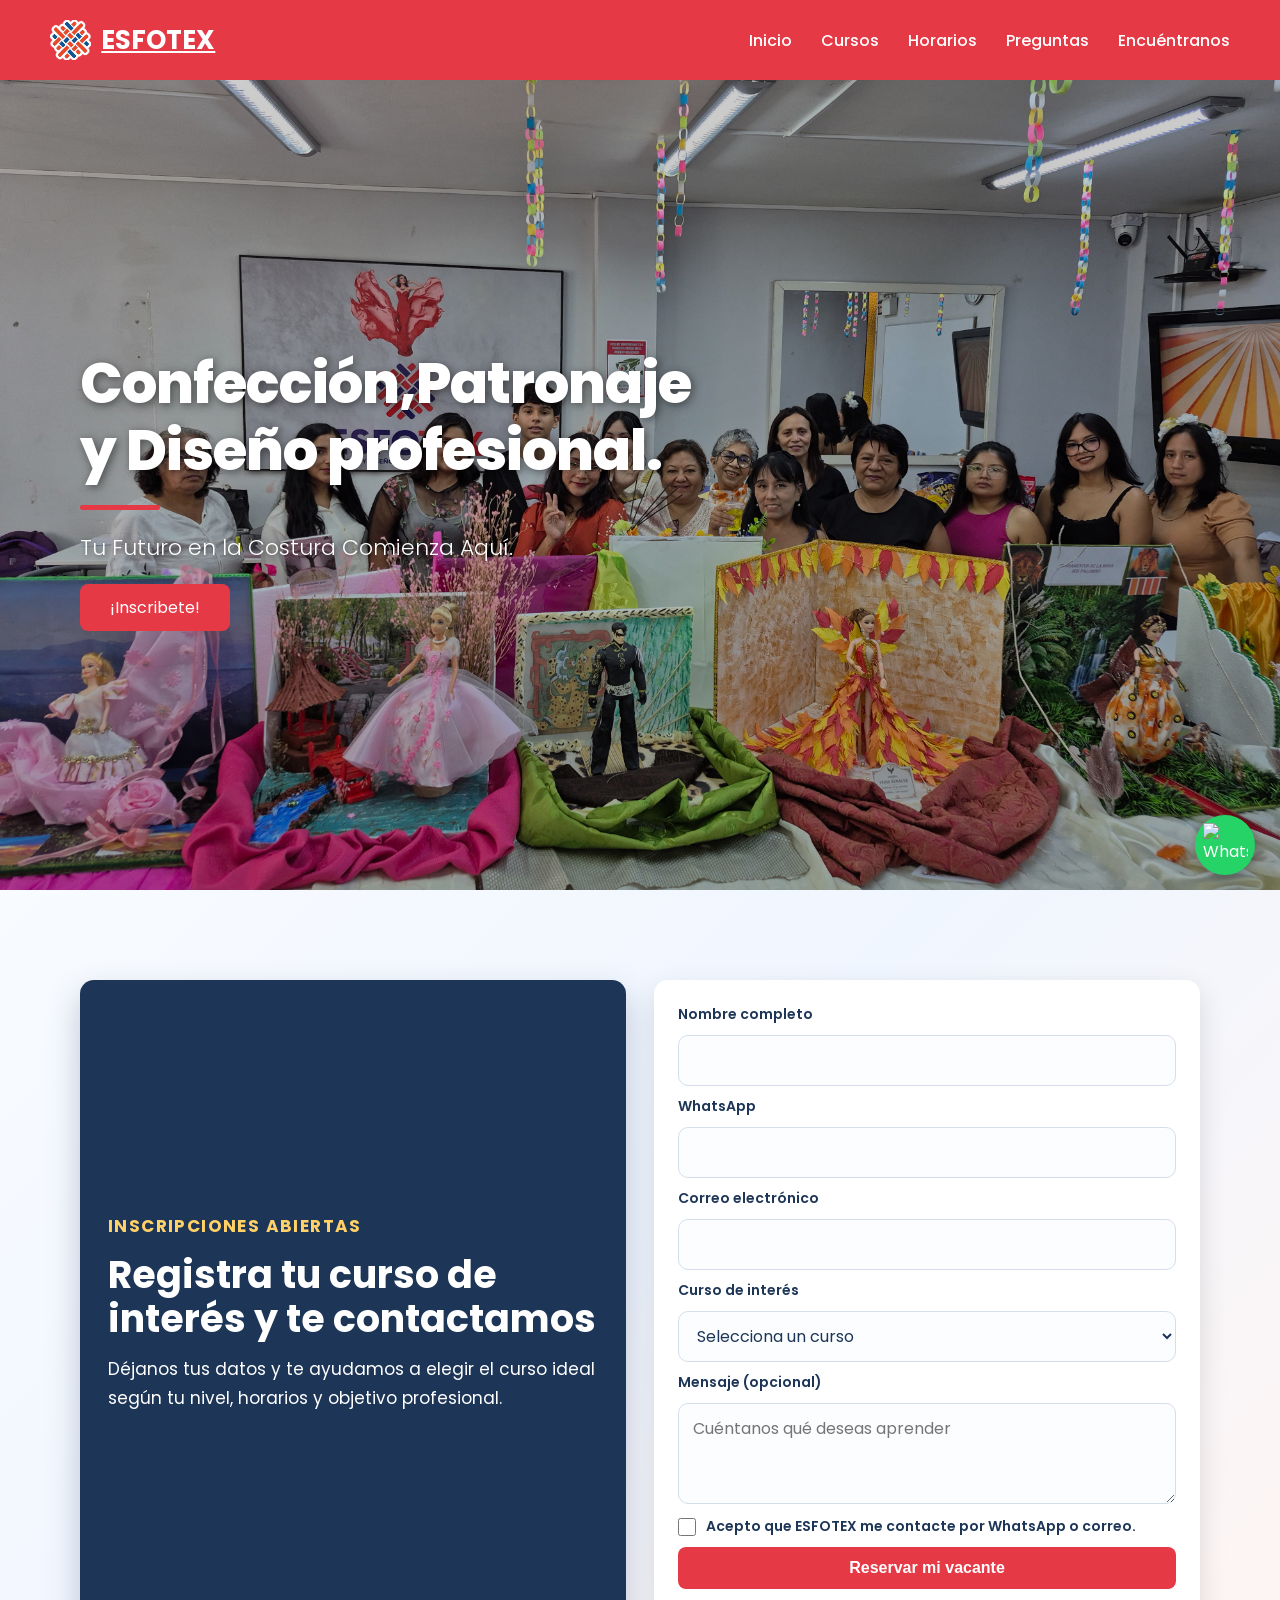
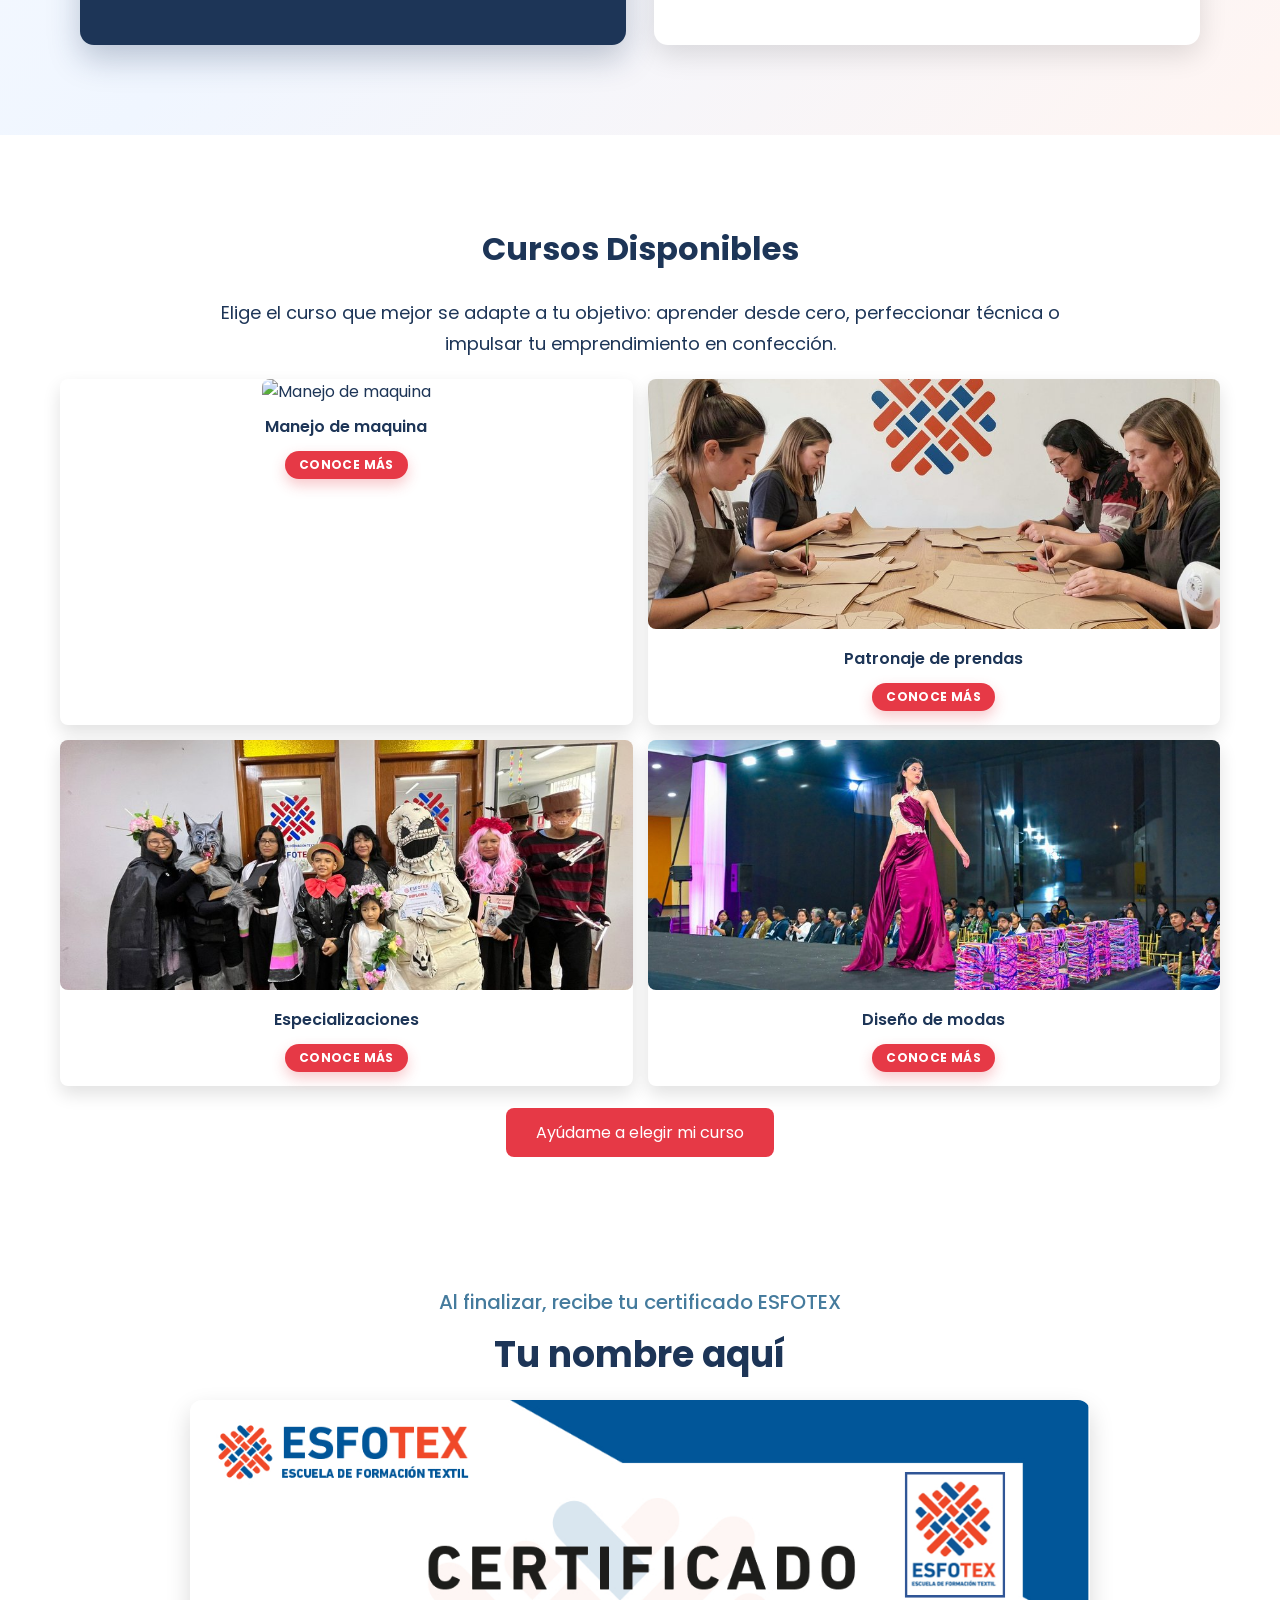
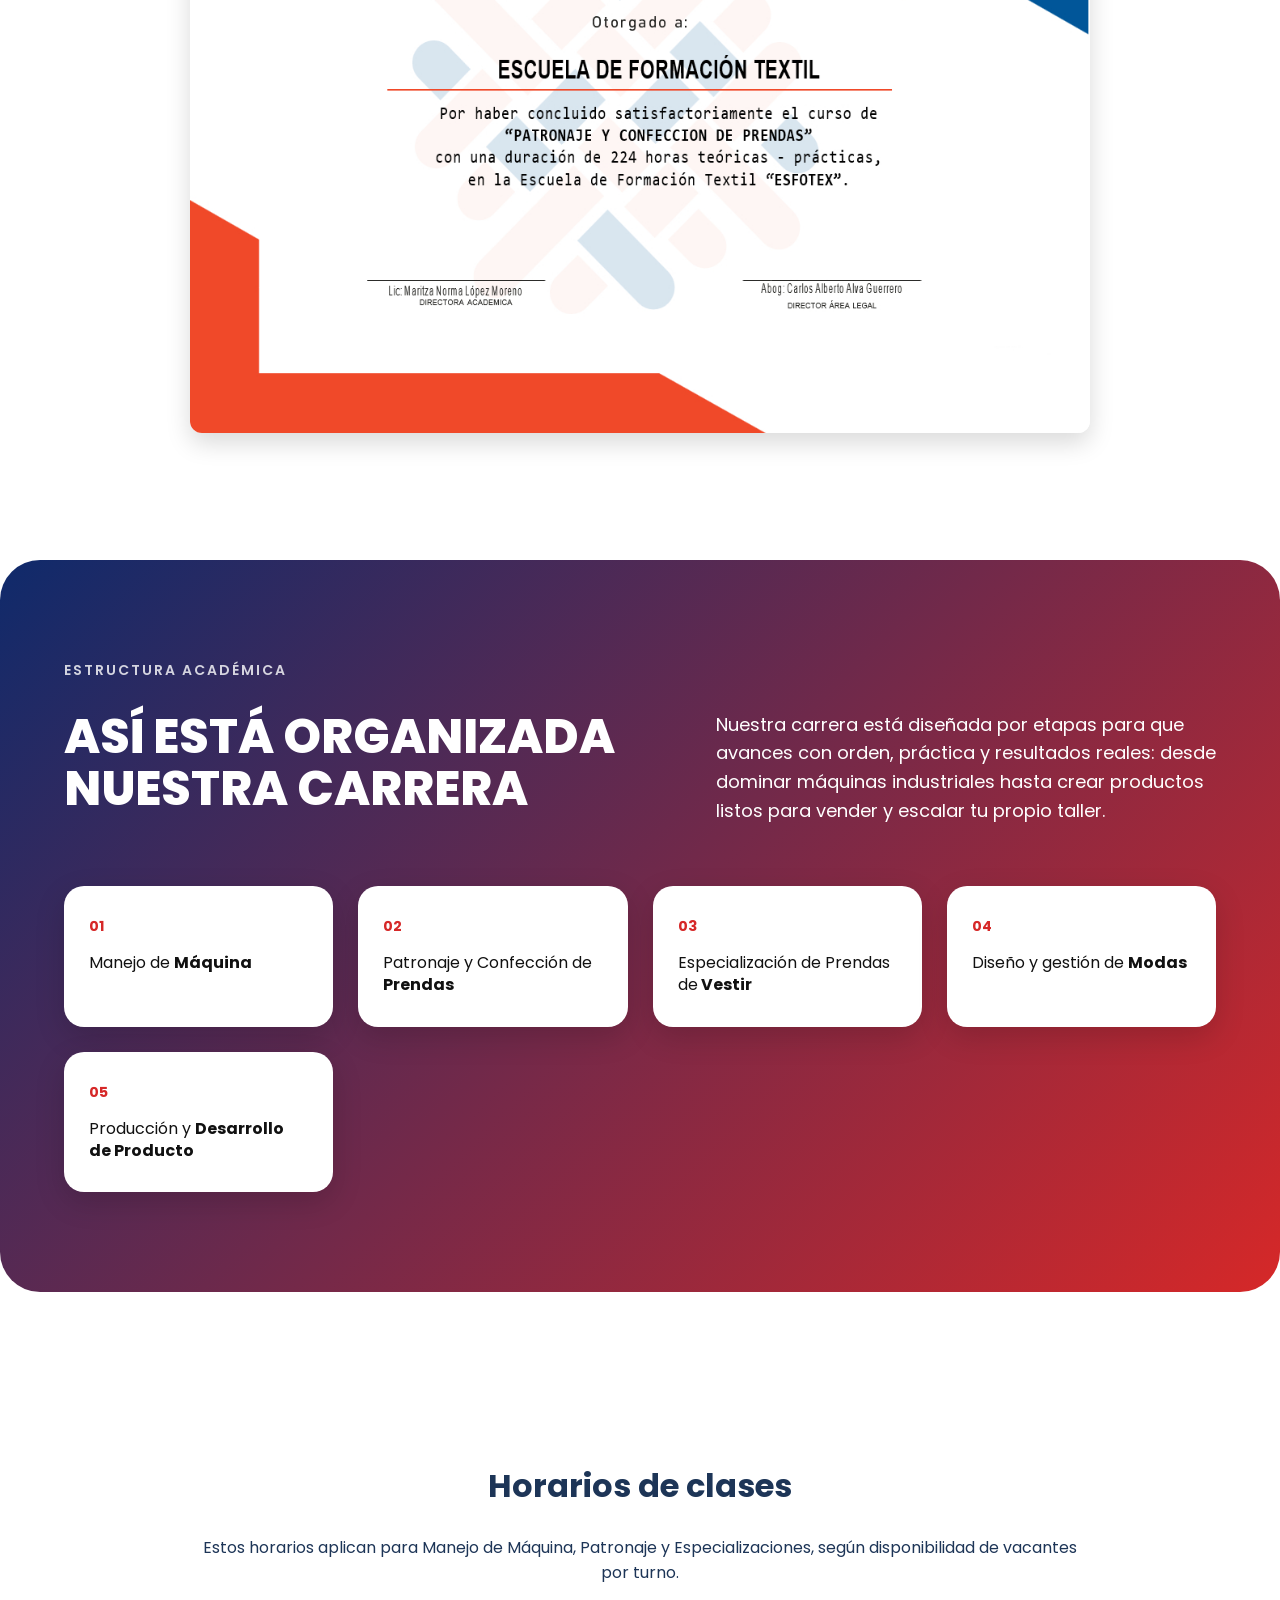
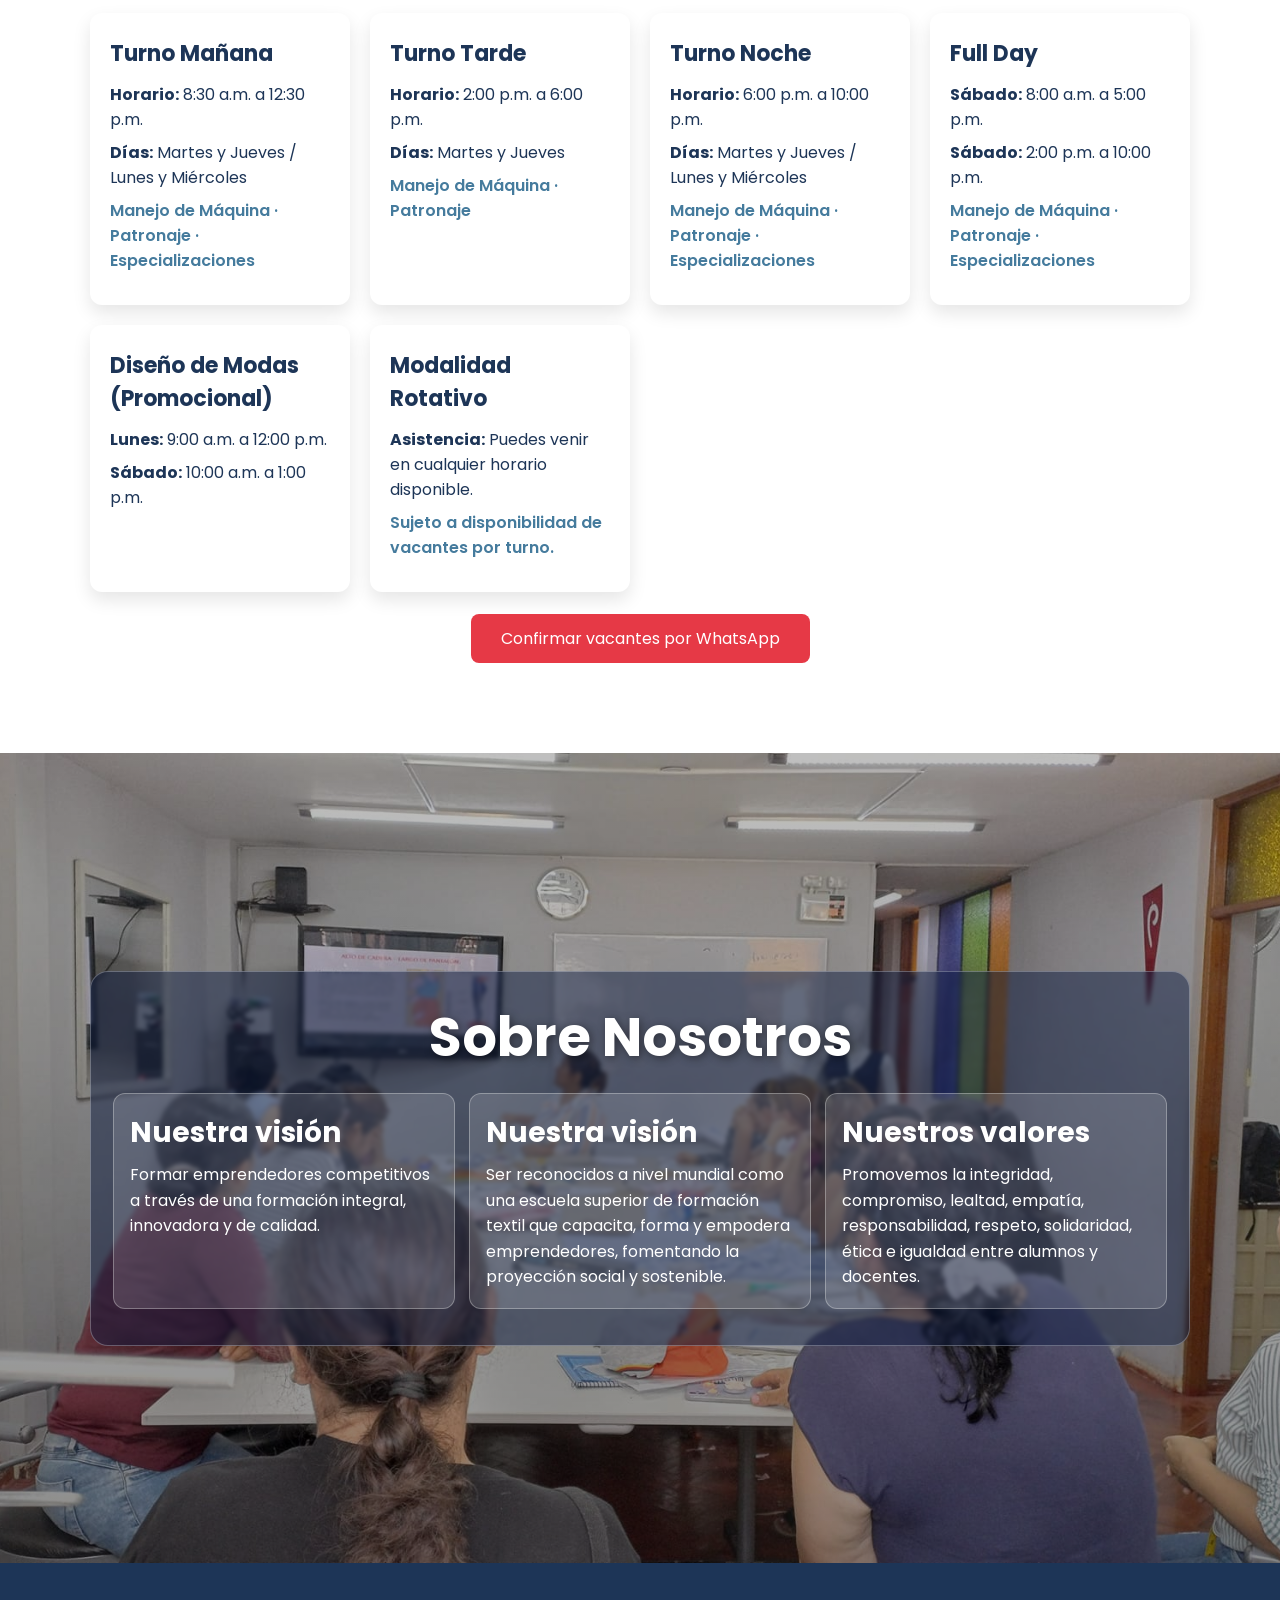
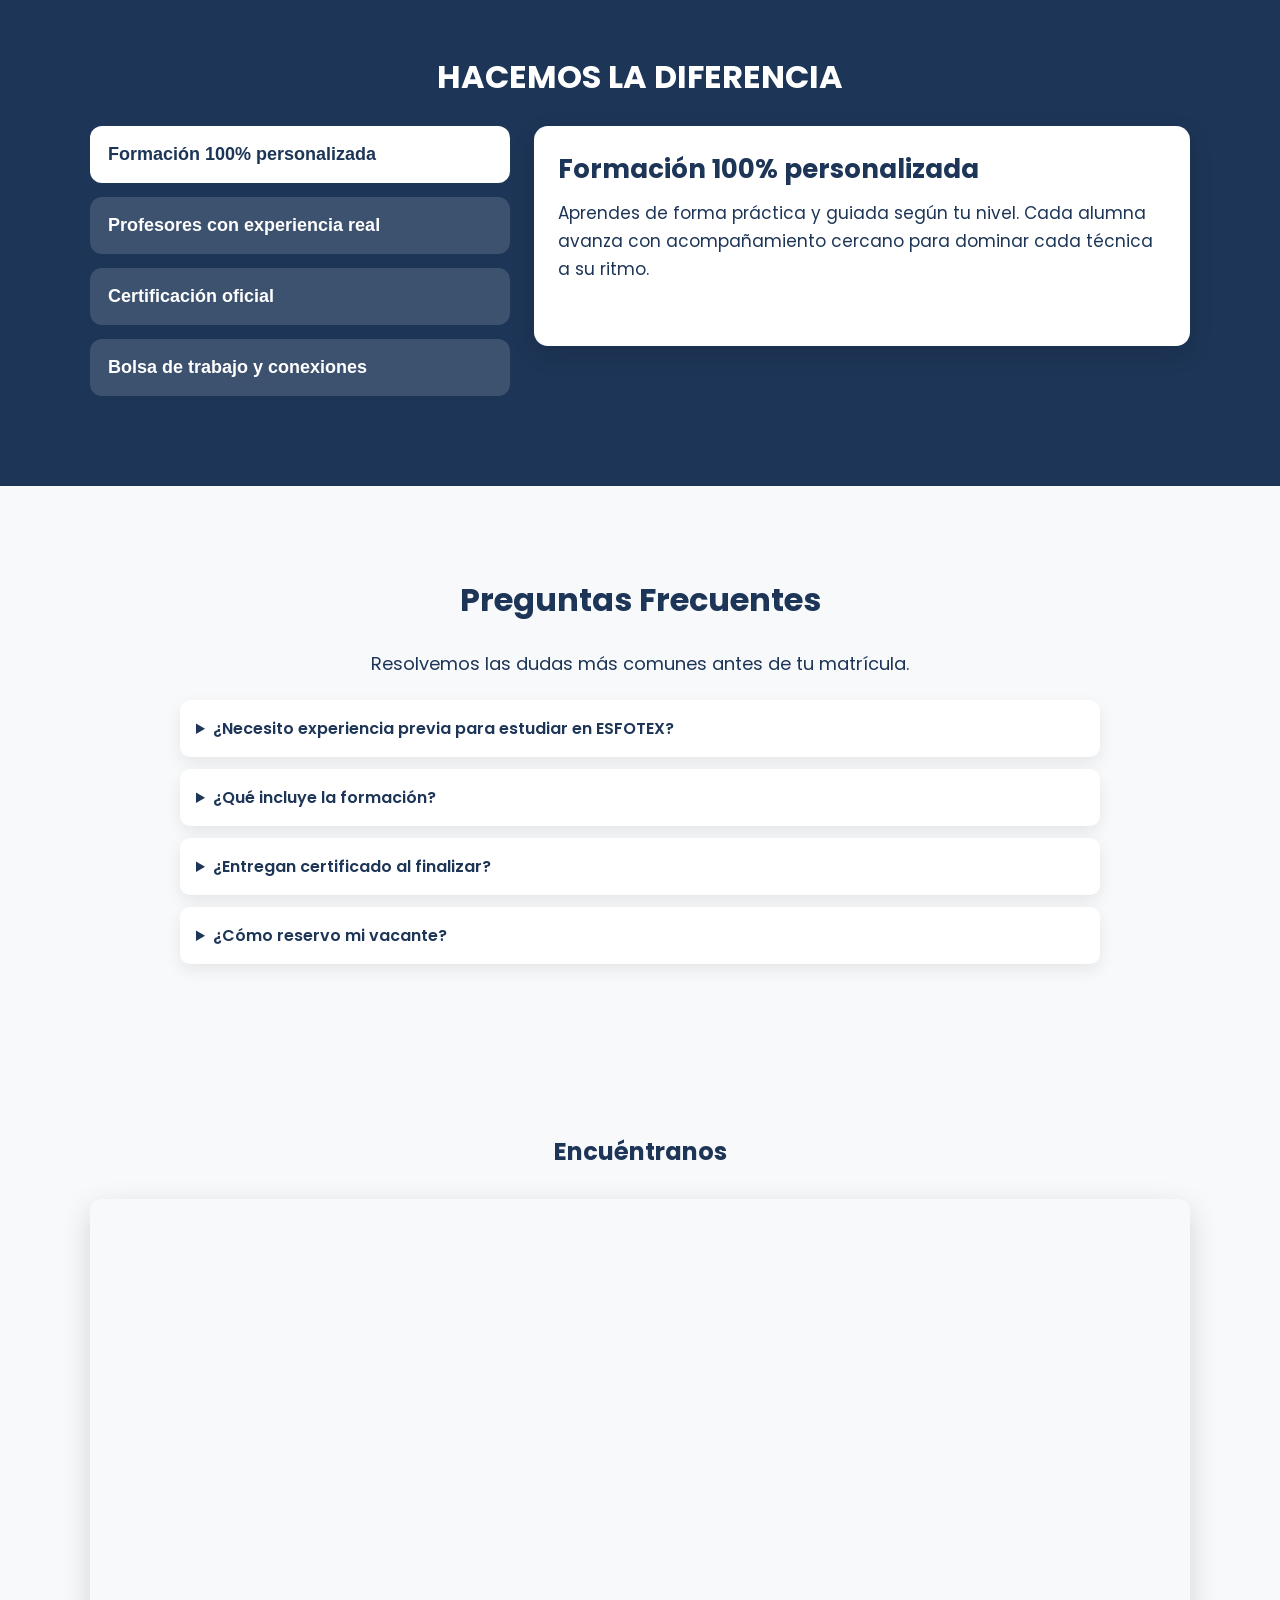
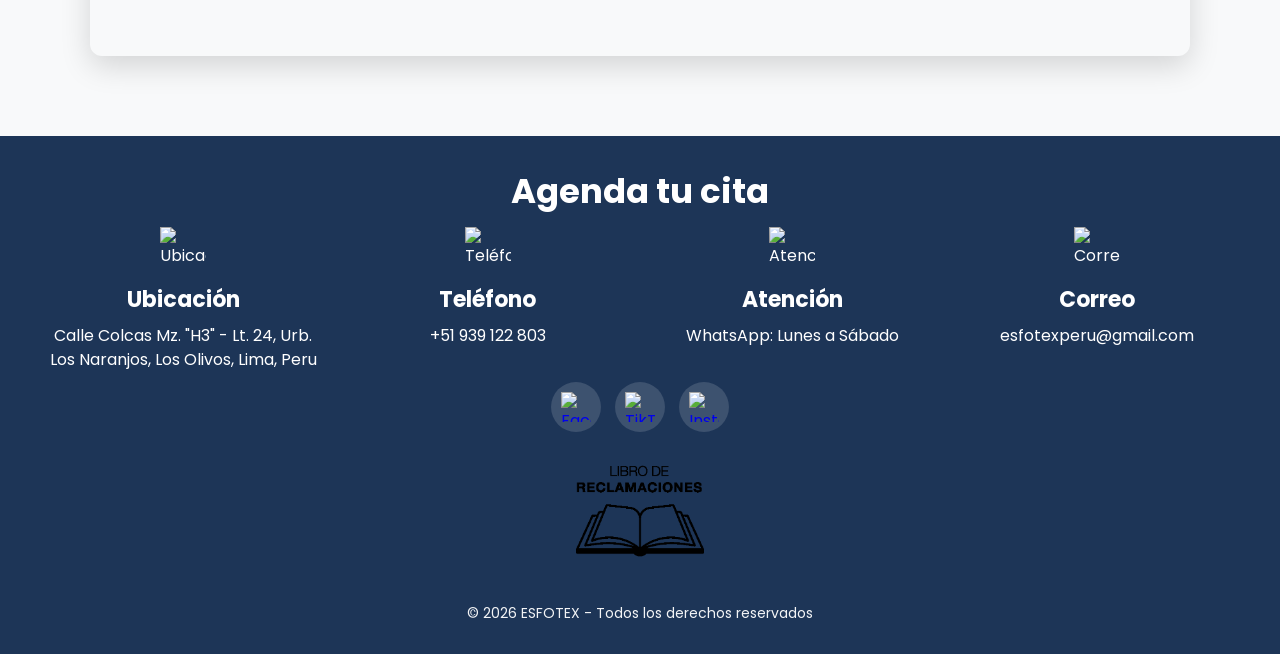
==== index.html @ 3a60e8e6 "Adjust reclamations footer link" ====
<!DOCTYPE html>
<html lang="es">
<head>
<meta charset="UTF-8">
<meta name="viewport" content="width=device-width, initial-scale=1.0">
<title>ESFOTEX | Instituto de Costura y Sastrería Industrial en Los Olivos</title>
<meta name="description" content="ESFOTEX es un instituto y taller de costura y sastrería industrial en Los Olivos, Lima. Aprende Manejo de Máquina, Patronaje, Especializaciones y Diseño de Modas.">
<meta name="robots" content="index, follow">
<meta name="author" content="ESFOTEX">
<meta property="og:locale" content="es_PE">
<meta property="og:type" content="website">
<meta property="og:title" content="Instituto de Costura y Sastrería Industrial en Los Olivos | ESFOTEX">
<meta property="og:description" content="Cursos profesionales de confección en Los Olivos: Manejo de Máquina, Patronaje, Especializaciones y Diseño de Modas.">
<meta property="og:image" content="img/hero.png">
<meta property="og:url" content="https://esfotex.edu.pe/index.html">
<meta property="og:site_name" content="ESFOTEX">
<meta name="twitter:card" content="summary_large_image">
<meta name="twitter:title" content="Instituto de Costura y Sastrería Industrial en Los Olivos | ESFOTEX">
<meta name="twitter:description" content="Estudia confección en Los Olivos con formación práctica, profesores con experiencia y certificación ESFOTEX.">
<meta name="twitter:image" content="img/hero.png">
<link rel="canonical" href="https://esfotex.edu.pe/index.html">

<link href="https://fonts.googleapis.com/css2?family=Poppins:wght@300;400;600;700&display=swap" rel="stylesheet">
<link rel="stylesheet" href="css/style.css">
<link rel="icon" type="image/png" href="img/logo.png">

<!-- Precargar imágenes del hero -->
<link rel="preload" as="image" href="img/hero.jpeg">

<script type="application/ld+json">
{
    "@context": "https://schema.org",
    "@type": "LocalBusiness",
    "name": "ESFOTEX",
    "description": "Instituto y taller de costura y sastrería industrial en Los Olivos, Lima.",
    "image": "img/logo.png",
    "telephone": "+51 939 122 803",
    "address": {
        "@type": "PostalAddress",
        "addressLocality": "Los Olivos",
        "addressRegion": "Lima",
        "addressCountry": "PE"
    },
    "areaServed": [
        "Los Olivos",
        "Lima Norte",
        "Lima"
    ],
    "hasOfferCatalog": {
        "@type": "OfferCatalog",
        "name": "Cursos ESFOTEX",
        "itemListElement": [
            {"@type": "Offer", "itemOffered": {"@type": "Course", "name": "Manejo de Máquina"}},
            {"@type": "Offer", "itemOffered": {"@type": "Course", "name": "Patronaje de Prendas"}},
            {"@type": "Offer", "itemOffered": {"@type": "Course", "name": "Especializaciones"}},
            {"@type": "Offer", "itemOffered": {"@type": "Course", "name": "Diseño de Modas"}}
        ]
    }
}
</script>

<script type="application/ld+json">
{
    "@context": "https://schema.org",
    "@type": "FAQPage",
    "mainEntity": [
        {
            "@type": "Question",
            "name": "¿Necesito experiencia previa para estudiar en ESFOTEX?",
            "acceptedAnswer": {
                "@type": "Answer",
                "text": "No. Iniciamos desde nivel básico y avanzas con práctica guiada hasta dominar cada módulo."
            }
        },
        {
            "@type": "Question",
            "name": "¿Qué cursos puedo estudiar?",
            "acceptedAnswer": {
                "@type": "Answer",
                "text": "Puedes estudiar Manejo de Máquina, Patronaje, Especializaciones y Diseño de Modas, según tu objetivo profesional."
            }
        },
        {
            "@type": "Question",
            "name": "¿Entregan certificado?",
            "acceptedAnswer": {
                "@type": "Answer",
                "text": "Sí. Al finalizar tus módulos recibes certificación ESFOTEX para respaldar tu perfil laboral."
            }
        },
        {
            "@type": "Question",
            "name": "¿Dónde están ubicados?",
            "acceptedAnswer": {
                "@type": "Answer",
                "text": "Estamos en Los Olivos, Lima. Puedes escribirnos por WhatsApp para enviarte ubicación exacta y referencias."
            }
        }
    ]
}
</script>
<link rel="canonical" href="https://esfotex.edu.pe/">
</head>
<body>

<!-- HEADER -->
<header>
    <a href="index.html" class="logo" aria-label="ESFOTEX - Ir a inicio"><img src="img/logo.png" alt="" class="logo-img"> ESFOTEX</a>
    <nav id="nav">
        <a href="#hero">Inicio</a>
        <a href="#cursos">Cursos</a>
        <a href="#horarios">Horarios</a>
        <a href="#faq">Preguntas</a>
        <a href="#encuentranos">Encuéntranos</a>
    </nav>
    <div class="menu-toggle" onclick="toggleMenu()">☰</div>
</header>

<!-- HERO -->
<section id="hero" class="hero-large">
    <div class="hero-text">
        <h1>Confección,Patronaje y Diseño profesional.</h1>
        <p>Tu Futuro en la Costura Comienza Aquí.</p>
        <a href="https://wa.me/51939122803?text=Hola%20ESFOTEX%2C%20quisiera%20informaci%C3%B3n%20sobre%20sus%20cursos.%20%C2%BFMe%20pueden%20ayudar%3F" class="btn-primary">¡Inscribete!</a>
    </div>
</section>


<!-- REGISTRO -->
<section id="registro" class="section registro-section">
    <div class="registro-wrap" data-sheet-endpoint="https://script.google.com/macros/s/AKfycbw03AzRKAdA9UodtEct8heG7yXnhF6uUOAJmf4nPDxc4naoZzG2vmYP3zc6WXpOnMXQ/exec">
        <div class="registro-copy">
            <p class="registro-kicker">INSCRIPCIONES ABIERTAS</p>
            <h2>Registra tu curso de interés y te contactamos</h2>
            <p>Déjanos tus datos y te ayudamos a elegir el curso ideal según tu nivel, horarios y objetivo profesional.</p>
        </div>

        <form id="registroForm" class="registro-form" novalidate>
            <label for="registroNombre">Nombre completo</label>
            <input id="registroNombre" name="nombre" type="text" autocomplete="name" required>

            <label for="registroTelefono">WhatsApp</label>
            <input id="registroTelefono" name="telefono" type="tel" autocomplete="tel" required pattern="[0-9+\s()-]{7,20}">

            <label for="registroCorreo">Correo electrónico</label>
            <input id="registroCorreo" name="correo" type="email" autocomplete="email" required>

            <label for="registroCurso">Curso de interés</label>
            <select id="registroCurso" name="curso" required>
                <option value="" selected disabled>Selecciona un curso</option>
                <option value="Manejo de Máquina">Manejo de Máquina</option>
                <option value="Patronaje de Prendas">Patronaje de Prendas</option>
                <option value="Especializaciones">Especializaciones</option>
                <option value="Diseño de Modas">Diseño de Modas</option>
            </select>

            <label for="registroMensaje">Mensaje (opcional)</label>
            <textarea id="registroMensaje" name="mensaje" rows="3" placeholder="Cuéntanos qué deseas aprender"></textarea>

            <input type="text" name="empresa" class="registro-bot-field" tabindex="-1" autocomplete="off" aria-hidden="true">

            <label class="registro-check" for="registroTerminos">
                <input id="registroTerminos" name="terminos" type="checkbox" required>
                <span>Acepto que ESFOTEX me contacte por WhatsApp o correo.</span>
            </label>

            <button type="submit" class="btn-primary registro-submit">Reservar mi vacante</button>
            <p id="registroStatus" class="registro-status" aria-live="polite"></p>
        </form>
    </div>
</section>


<!-- Cursos -->
<section id="cursos" class="section">
    <h2>Cursos Disponibles</h2>
    <p class="section-copy">Elige el curso que mejor se adapte a tu objetivo: aprender desde cero, perfeccionar técnica o impulsar tu emprendimiento en confección.</p>
    <div class="gallery-grid">
        <a class="course-card" href="ManejoDeMaquina.html">
            <img src="img/maquina-portada-card.jpg" alt="Manejo de maquina" loading="lazy" decoding="async" width="900" height="540">
            <p class="course-title">Manejo de maquina</p>
            <h6>Conoce más</h6>
        </a>

        <a class="course-card" href="Patronaje.html">
            <img src="img/patronaje-portada-card.jpg" alt="Patronaje de prendas" loading="lazy" decoding="async" width="900" height="540">
            <p class="course-title">Patronaje de prendas</p>
            <h6>Conoce más</h6>
        </a>

        <a class="course-card" href="Especializaciones.html">
            <img src="img/especializacion-portada-card.jpg" alt="Especializaciones" loading="lazy" decoding="async" width="900" height="540">
            <p class="course-title">Especializaciones</p>
            <h6>Conoce más</h6>  
        </a>

        <a class="course-card" href="DiseñoDeModas.html">
            <img src="img/diseño-portada-card.jpg" alt="Diseño de modas" loading="lazy" decoding="async" width="900" height="540">
            <p class="course-title">Diseño de modas</p>
            <h6>Conoce más</h6>
        </a>
    </div>
    <a href="https://wa.me/51939122803?text=Hola%20ESFOTEX%2C%20quisiera%20que%20me%20ayuden%20a%20elegir%20el%20curso%20ideal%20para%20m%C3%AD." class="btn-primary section-cta">Ayúdame a elegir mi curso</a>
</section>



<!-- CERTIFICADO -->
<section class="section certificado-section">
    <p class="certificado-subtitulo">Al finalizar, recibe tu certificado ESFOTEX</p>
    <p class="certificado-nombre">Tu nombre aquí</p>
    <button type="button" class="certificado-trigger" aria-label="Ver certificado en grande">
        <img src="img/Certificado.png" alt="Certificado ESFOTEX" class="certificado-img" loading="lazy" decoding="async">
    </button>
</section>

<!-- ESTRUCTURA -->
<section id="estructura" class="estructura">

    <div class="estructura-container">

        <div class="estructura-header">
            <p class="subtitulo">ESTRUCTURA ACADÉMICA</p>

            <div class="estructura-top">
                <h2>
                    ASÍ ESTÁ ORGANIZADA <br>
                    <span>NUESTRA CARRERA</span>
                </h2>

                <p class="descripcion">
                    Nuestra carrera está diseñada por etapas para que avances con orden, práctica y resultados reales: desde dominar máquinas industriales hasta crear productos listos para vender y escalar tu propio taller.
                </p>
            </div>
        </div>

        <div class="estructura-cards">

            <div class="card">
                <div class="numero">01</div>
                <p>Manejo de <strong>Máquina</strong></p>
            </div>

            <div class="card">
                <div class="numero">02</div>
                <p>Patronaje y Confección de <strong>Prendas</strong></p>
            </div>

            <div class="card">
                <div class="numero">03</div>
                <p>Especialización de Prendas de<strong> Vestir</strong></p>
            </div>

            <div class="card">
                <div class="numero">04</div>
                <p>Diseño y gestión de <strong>Modas</strong></p>
            </div>

            <div class="card">
                <div class="numero">05</div>
                <p>Producción y <strong>Desarrollo de Producto</strong></p>
            </div>

        </div>

    </div>

</section>



<section id="horarios" class="section">
    <h2>Horarios de clases</h2>
    <p class="horarios-intro">Estos horarios aplican para Manejo de Máquina, Patronaje y Especializaciones, según disponibilidad de vacantes por turno.</p>

    <div class="horarios-grid">
        <div class="horario-card">
            <h3>Turno Mañana</h3>
            <p><strong>Horario:</strong> 8:30 a.m. a 12:30 p.m.</p>
            <p><strong>Días:</strong> Martes y Jueves / Lunes y Miércoles</p>
            <p class="horario-cursos">Manejo de Máquina · Patronaje · Especializaciones</p>
        </div>

        <div class="horario-card">
            <h3>Turno Tarde</h3>
            <p><strong>Horario:</strong> 2:00 p.m. a 6:00 p.m.</p>
            <p><strong>Días:</strong> Martes y Jueves</p>
            <p class="horario-cursos">Manejo de Máquina · Patronaje</p>
        </div>

        <div class="horario-card">
            <h3>Turno Noche</h3>
            <p><strong>Horario:</strong> 6:00 p.m. a 10:00 p.m.</p>
            <p><strong>Días:</strong> Martes y Jueves / Lunes y Miércoles</p>
            <p class="horario-cursos">Manejo de Máquina · Patronaje · Especializaciones</p>
        </div>

        <div class="horario-card">
            <h3>Full Day</h3>
            <p><strong>Sábado:</strong> 8:00 a.m. a 5:00 p.m.</p>
            <p><strong>Sábado:</strong> 2:00 p.m. a 10:00 p.m.</p>
            <p class="horario-cursos">Manejo de Máquina · Patronaje · Especializaciones</p>
        </div>

        <div class="horario-card">
            <h3>Diseño de Modas (Promocional)</h3>
            <p><strong>Lunes:</strong> 9:00 a.m. a 12:00 p.m.</p>
            <p><strong>Sábado:</strong> 10:00 a.m. a 1:00 p.m.</p>
        </div>

        <div class="horario-card">
            <h3>Modalidad Rotativo</h3>
            <p><strong>Asistencia:</strong> Puedes venir en cualquier horario disponible.</p>
            <p class="horario-cursos">Sujeto a disponibilidad de vacantes por turno.</p>
        </div>
    </div>

    <a href="https://wa.me/51939122803?text=Hola%20ESFOTEX%2C%20quiero%20confirmar%20vacantes%20y%20horarios%20disponibles." class="btn-primary section-cta">Confirmar vacantes por WhatsApp</a>
</section>


<!-- SOBRE NOSOTROS -->
<section id="quienes" class="about-section" aria-labelledby="sobre-nosotros-titulo">
    <div class="about-hero-full">
        <div class="about-overlay">
            <h2 id="sobre-nosotros-titulo">Sobre Nosotros</h2>
            <div class="about-points">
                <article class="about-point-card">
                    <h3>Nuestra visión</h3>
                    <p>Formar emprendedores competitivos a través de una formación integral, innovadora y de calidad.</p>
                </article>
                <article class="about-point-card">
                    <h3>Nuestra visión</h3>
                    <p>Ser reconocidos a nivel mundial como una escuela superior de formación textil que capacita, forma y empodera emprendedores, fomentando la proyección social y sostenible.</p>
                </article>
                <article class="about-point-card">
                    <h3>Nuestros valores</h3>
                    <p>Promovemos la integridad, compromiso, lealtad, empatía, responsabilidad, respeto, solidaridad, ética e igualdad entre alumnos y docentes.</p>
                </article>
            </div>
        </div>
    </div>
</section>


<!-- BENEFICIOS -->
<section id="beneficios" class="section dark">
    <h2>HACEMOS LA DIFERENCIA</h2>
    <div class="beneficios-layout">
        <div class="benefits-grid" role="list">
            <button type="button" class="benefit-card is-active" data-title="Formación 100% personalizada" data-text="Aprendes de forma práctica y guiada según tu nivel. Cada alumna avanza con acompañamiento cercano para dominar cada técnica a su ritmo.">
                <span class="benefit-card-title">Formación 100% personalizada</span>
                <span class="benefit-mobile-detail">Aprendes de forma práctica y guiada según tu nivel. Cada alumna avanza con acompañamiento cercano para dominar cada técnica a su ritmo.</span>
            </button>
            <button type="button" class="benefit-card" data-title="Profesores con experiencia real" data-text="Nuestro equipo docente trabaja en confección y producción textil. Recibes métodos actuales usados en talleres e industria.">
                <span class="benefit-card-title">Profesores con experiencia real</span>
                <span class="benefit-mobile-detail">Nuestro equipo docente trabaja en confección y producción textil. Recibes métodos actuales usados en talleres e industria.</span>
            </button>
            <button type="button" class="benefit-card" data-title="Certificación oficial" data-text="Al completar tus módulos obtienes certificación ESFOTEX, ideal para respaldar tu perfil profesional y abrir nuevas oportunidades laborales.">
                <span class="benefit-card-title">Certificación oficial</span>
                <span class="benefit-mobile-detail">Al completar tus módulos obtienes certificación ESFOTEX, ideal para respaldar tu perfil profesional y abrir nuevas oportunidades laborales.</span>
            </button>
            <button type="button" class="benefit-card" data-title="Bolsa de trabajo y conexiones" data-text="Te conectamos con oportunidades reales en talleres y emprendimientos del rubro, para que pases de aprender a trabajar o emprender con apoyo.">
                <span class="benefit-card-title">Bolsa de trabajo y conexiones</span>
                <span class="benefit-mobile-detail">Te conectamos con oportunidades reales en talleres y emprendimientos del rubro, para que pases de aprender a trabajar o emprender con apoyo.</span>
            </button>
        </div>

        <div class="beneficio-detalle" id="beneficioDetalle" aria-live="polite">
            <h3 id="beneficioTitulo">Formación 100% personalizada</h3>
            <p id="beneficioTexto">Aprendes de forma práctica y guiada según tu nivel. Cada alumna avanza con acompañamiento cercano para dominar cada técnica a su ritmo.</p>
        </div>
    </div>
</section>

<section id="faq" class="section faq-section">
    <h2>Preguntas Frecuentes</h2>
    <p class="section-copy">Resolvemos las dudas más comunes antes de tu matrícula.</p>

    <div class="faq-list">
        <details class="faq-item">
            <summary>¿Necesito experiencia previa para estudiar en ESFOTEX?</summary>
            <p>No. Puedes iniciar desde cero. Nuestro enfoque es práctico y progresivo, ideal para principiantes y para quienes desean perfeccionarse.</p>
        </details>

        <details class="faq-item">
            <summary>¿Qué incluye la formación?</summary>
            <p>Incluye práctica guiada, acompañamiento docente, enfoque en técnicas reales de confección y contenidos aplicados al trabajo o emprendimiento.</p>
        </details>

        <details class="faq-item">
            <summary>¿Entregan certificado al finalizar?</summary>
            <p>Sí. Al completar tus módulos obtienes certificación ESFOTEX para fortalecer tu perfil profesional.</p>
        </details>

        <details class="faq-item">
            <summary>¿Cómo reservo mi vacante?</summary>
            <p>Puedes escribir por WhatsApp y nuestro equipo te orienta con horarios, precios y proceso de matrícula vigente.</p>
        </details>
    </div>

    </section>



<section id="encuentranos" class="map-section">

    <h2>Encuéntranos</h2>

    <div class="map-container">
        <iframe src="https://www.google.com/maps/embed?pb=!1m18!1m12!1m3!1d3903.0002546383166!2d-77.08265209999999!3d-11.9744838!2m3!1f0!2f0!3f0!3m2!1i1024!2i768!4f13.1!3m3!1m2!1s0x9105cf167b0f1ec7%3A0x88a87dd2331f4fb0!2sESFOTEX!5e0!3m2!1ses!2spe!4v1771445108299!5m2!1ses!2spe" width="100%" height="450" style="border:0;" allowfullscreen="" loading="lazy" referrerpolicy="no-referrer-when-downgrade"></iframe>
    </div>

</section>


<!-- FOOTER -->
<footer id="contacto">
    <h2 class="footer-title">Agenda tu cita</h2>

    <div class="footer-grid">
        <div class="footer-item">
            <img src="img/ubicacion.png" alt="Ubicación" class="footer-icon" loading="lazy" decoding="async">
            <h3>Ubicación</h3>
            <p>Calle Colcas Mz. "H3" - Lt. 24, Urb. Los Naranjos, Los Olivos, Lima, Peru</p>
        </div>

        <div class="footer-item">
            <img src="img/telefono.png" alt="Teléfono" class="footer-icon" loading="lazy" decoding="async">
            <h3>Teléfono</h3>
            <p>+51 939 122 803</p>
        </div>

        <div class="footer-item">
            <img src="img/atencion.png" alt="Atención" class="footer-icon" loading="lazy" decoding="async">
            <h3>Atención</h3>
            <p>WhatsApp: Lunes a Sábado</p>
        </div>

        <div class="footer-item">
            <img src="img/correo.png" alt="Correo" class="footer-icon" loading="lazy" decoding="async">
            <h3>Correo</h3>
            <p>esfotexperu@gmail.com</p>
        </div>
    </div>

        <div class="social-links" aria-label="Redes sociales ESFOTEX">
            <a href="https://www.facebook.com/esfotex" class="social-link" target="_blank" rel="noopener noreferrer" aria-label="Facebook ESFOTEX">
                <img src="img/Fb_icon.png" alt="Facebook" loading="lazy" decoding="async">
            </a>
            <a href="https://www.tiktok.com/@esfotexperu" class="social-link" target="_blank" rel="noopener noreferrer" aria-label="TikTok ESFOTEX">
                <img src="img/Tik_ico.png" alt="TikTok" loading="lazy" decoding="async">
            </a>
            <a href="https://www.instagram.com/esfotex" class="social-link" target="_blank" rel="noopener noreferrer" aria-label="Instagram ESFOTEX">
                <img src="img/Ig_ico.png" alt="Instagram" loading="lazy" decoding="async">
            </a>
        </div>

        <div class="footer-claims">
            <a href="https://forms.gle/dKBL6Zdeza5PdntWA" target="_blank" rel="noopener noreferrer" aria-label="Libro de Reclamaciones">
                <img src="img/reclamaciones.png" alt="Libro de Reclamaciones" loading="lazy" decoding="async">
            </a>
        </div>

    <p class="footer-copy">© 2026 ESFOTEX - Todos los derechos reservados</p>
</footer>

<a href="https://wa.me/51939122803?text=Hola%20ESFOTEX%2C%20quisiera%20informaci%C3%B3n%20sobre%20sus%20cursos.%20%C2%BFMe%20pueden%20ayudar%3F" class="whatsapp"><img src="img/WhatsApp_icon.png" alt="WhatsApp"></a>

<div class="lightbox" id="certificadoLightbox" aria-hidden="true">
    <button type="button" class="lightbox-close" aria-label="Cerrar vista ampliada">×</button>
    <img src="img/Certificado.png" alt="Certificado ESFOTEX ampliado" class="lightbox-img" loading="lazy" decoding="async">
</div>

<script src="js/script.js"></script>

</body>
</html>
---- css/style.css ----
:root{
--rojo:#e63946;
--rojo-hover:#d62839;
--rojo-claro:#ff6b6b;
--azul:#1d3557;
--azul-claro:#457b9d;
--gris:#f8f9fa;
--blanco:#ffffff;
}

*{margin:0;padding:0;box-sizing:border-box;}

html{
scroll-behavior:smooth;
}

body{
font-family:'Poppins',sans-serif;
background:var(--blanco);
color:var(--azul);
}

section[id], footer[id]{
scroll-margin-top:130px;
}

/* MARQUEE BAR */
.marquee-bar{
background:var(--rojo);
color:white;
overflow:hidden;
white-space:nowrap;
padding:12px 0;
position:fixed;
top:0;
width:100%;
z-index:1001;
}

.marquee-content{
display:inline-block;
animation:marquee 30s linear infinite;
}

.marquee-content:hover{
animation-play-state:paused;
}

.marquee-content a{
color:white;
text-decoration:none;
padding:0 40px;
font-weight:500;
transition:opacity 0.3s;
}

.marquee-content a:hover{
opacity:0.8;
}

@keyframes marquee{
0%{transform:translateX(0);}
100%{transform:translateX(-50%);}
}

/* HEADER */
header{
display:flex;
justify-content:space-between;
align-items:center;
padding:20px 50px;
position:fixed;
  top:0;
  width:100%;
  background:var(--rojo);
backdrop-filter:blur(8px);
z-index:1000;
}

.logo{
font-size:26px;
font-weight:700;
color:var(--blanco);
display:flex;
align-items:center;
gap:10px;
}

.logo-img{
height:40px;
width:auto;
}

nav a{
margin-left:25px;
text-decoration:none;
color:var(--blanco);
font-weight:500;
transition:.3s;
}

nav a:hover{
color:#000;
opacity:1;
}

.menu-toggle{display:none; font-size:24px;cursor:pointer;}

/* HERO LARGE */
.hero-large{
height:90vh;
margin-top:80px;
background:linear-gradient(rgba(0,0,0,.2),rgba(0,0,0,.3)),url("../img/hero.jpeg");
background-size:cover;
background-position:center;
display:flex;
align-items:center;
justify-content:flex-start;
color:white;
padding:20px 80px;
transition:background-image 1s ease-in-out;
position:relative;
overflow:hidden;
}

.hero-large > *{
position:relative;
z-index:1;
}

.hero-large.hero-fade-enabled{
background:none !important;
}

.hero-bg-layer{
position:absolute;
inset:0;
background-size:cover;
background-position:center;
pointer-events:none;
z-index:0;
}

.hero-bg-next{
opacity:0;
transition:opacity .65s ease-in-out;
}

.hero-bg-next.is-visible{
opacity:1;
}

.hero-text{
max-width:600px;
text-align:left;
animation:fadeInUp 1s ease;
}

.hero-course{
position:relative;
display:block;
}

.hero-course-copy{
position:absolute;
left:80px;
bottom:55px;
max-width:760px;
color:var(--blanco);
}

.hero-course-copy h1{
font-size:64px;
line-height:1.05;
margin-bottom:12px;
font-weight:800;
text-shadow:2px 4px 14px rgba(0,0,0,0.55);
}

.hero-course-copy p{
font-size:22px;
line-height:1.45;
font-weight:400;
text-shadow:1px 2px 10px rgba(0,0,0,0.55);
}

.hero-large h1{
font-size:56px;
font-weight:800;
margin-bottom:20px;
line-height:1.2;
text-shadow:2px 2px 10px rgba(0,0,0,0.5);
letter-spacing:-1px;
}

.hero-large h1::after{
content:'';
display:block;
width:80px;
height:5px;
background:var(--rojo);
margin-top:20px;
border-radius:3px;
}

.hero-large p{
font-size:22px;
margin-bottom:30px;
line-height:1.6;
font-weight:300;
text-shadow:1px 1px 5px rgba(0,0,0,0.5);
}

@keyframes fadeInUp{
0%{
opacity:0;
transform:translateY(30px);
}
100%{
opacity:1;
transform:translateY(0);
}
}

.btn-primary{
background:var(--rojo);
color:white;
padding:12px 30px;
border-radius:8px;
text-decoration:none;
transition:.4s;
}

.btn-primary:hover{
background:var(--rojo-hover);
transform:translateY(-3px);
}

/* REGISTRO */
.registro-section{
padding-top:70px;
padding-bottom:70px;
background:linear-gradient(135deg,#f8fbff 0%,#f0f6ff 45%,#fff5f2 100%);
}

.registro-wrap{
max-width:1120px;
margin:0 auto;
display:grid;
grid-template-columns:1fr 1fr;
gap:28px;
align-items:stretch;
}

.registro-copy{
text-align:left;
padding:28px;
border-radius:14px;
background:var(--azul);
color:var(--blanco);
box-shadow:0 14px 32px rgba(29,53,87,0.26);
display:flex;
flex-direction:column;
justify-content:center;
}

.registro-kicker{
font-size:13px;
font-weight:700;
letter-spacing:1.4px;
margin-bottom:12px;
color:#ffd166;
}

.registro-section .registro-copy h2{
color:var(--blanco);
font-size:38px;
line-height:1.15;
margin-bottom:14px;
}

.registro-section .registro-copy p{
color:var(--blanco);
font-size:17px;
line-height:1.7;
}

.registro-section .registro-copy .registro-kicker{
color:#ffd166;
}

.registro-form{
text-align:left;
background:var(--blanco);
border-radius:14px;
padding:24px;
box-shadow:0 10px 28px rgba(0,0,0,0.12);
display:grid;
gap:10px;
}

.registro-form label{
font-weight:600;
color:var(--azul);
font-size:14px;
}

.registro-form input,
.registro-form select,
.registro-form textarea{
width:100%;
padding:12px 14px;
border:1px solid #d6deec;
border-radius:10px;
font:inherit;
color:var(--azul);
background:#fbfdff;
}

.registro-form input:focus,
.registro-form select:focus,
.registro-form textarea:focus{
outline:none;
border-color:var(--azul-claro);
box-shadow:0 0 0 3px rgba(69,123,157,0.18);
}

.registro-form textarea{
resize:vertical;
min-height:96px;
}

.registro-bot-field{
position:absolute;
left:-9999px;
opacity:0;
height:0;
width:0;
pointer-events:none;
}

.registro-check{
display:flex;
align-items:flex-start;
gap:10px;
font-weight:400;
margin-top:2px;
}

.registro-check input{
width:18px;
height:18px;
margin-top:2px;
accent-color:var(--rojo);
}

.registro-submit{
border:none;
cursor:pointer;
font-size:16px;
font-weight:600;
}

.registro-submit[disabled]{
opacity:0.75;
cursor:wait;
transform:none;
}

.registro-status{
min-height:22px;
font-weight:600;
font-size:14px;
}

.registro-status[data-state="ok"]{
color:#0c8b44;
}

.registro-status[data-state="error"]{
color:#b42318;
}

.registro-help{
font-size:13px;
line-height:1.5;
color:#5f6f8f;
}

/* SECTIONS */
.section{padding:90px 60px;text-align:center;}
.section h2{font-size:32px;margin-bottom:25px;color:var(--azul);}

.section-copy{
max-width:920px;
margin:0 auto 20px;
font-size:18px;
line-height:1.7;
}

.about-section{
padding:0;
}

.about-hero-full{
width:100%;
min-height:90vh;
background:linear-gradient(rgba(0,0,0,.25),rgba(0,0,0,.45)),url("../img/acercade.jpg");
background-size:cover;
background-position:center;
display:flex;
align-items:center;
justify-content:center;
padding:40px 24px;
}

.about-overlay{
width:min(1100px,100%);
text-align:center;
color:var(--blanco);
background:rgba(8,23,63,0.45);
border:1px solid rgba(255,255,255,0.28);
border-radius:18px;
backdrop-filter:blur(2px);
padding:36px 22px;
}

.about-overlay h2{
font-size:54px;
line-height:1.1;
margin-bottom:26px;
color:var(--blanco);
text-shadow:2px 2px 10px rgba(0,0,0,0.45);
}

.about-points{
display:grid;
grid-template-columns:repeat(3,minmax(0,1fr));
gap:14px;
}

.about-point-card{
margin:0;
padding:18px 16px;
border-radius:12px;
background:rgba(255,255,255,0.14);
border:1px solid rgba(255,255,255,0.3);
text-align:left;
}

.about-point-card h3{
margin:0 0 8px;
font-size:28px;
font-weight:700;
color:var(--blanco);
}

.about-point-card p{
margin:0;
font-size:16px;
line-height:1.6;
color:var(--blanco);
}

.audience-section{
background:linear-gradient(180deg,#f8fbff 0%, #eef4fb 100%);
}

.audience-layout{
max-width:1180px;
margin:0 auto;
display:grid;
grid-template-columns:1.1fr .9fr;
gap:28px;
align-items:stretch;
}

.audience-copy{
text-align:left;
}

.audience-copy h2{
margin-bottom:16px;
}

.audience-lead{
font-size:19px;
line-height:1.65;
margin-bottom:18px;
color:var(--azul);
}

.audience-list{
list-style:none;
display:grid;
gap:10px;
margin:0;
padding:0;
}

.audience-list li{
display:grid;
grid-template-columns:34px 1fr;
align-items:start;
gap:10px;
background:var(--blanco);
padding:12px 14px;
border-radius:10px;
box-shadow:0 5px 14px rgba(0,0,0,0.08);
line-height:1.55;
}

.audience-icon{
font-size:20px;
line-height:1.2;
}

.audience-note{
margin-top:16px;
padding:12px 14px;
background:rgba(230,57,70,0.1);
border:1px solid rgba(230,57,70,0.25);
border-radius:10px;
font-weight:600;
color:var(--azul);
}

.audience-media{
border-radius:14px;
overflow:hidden;
box-shadow:0 12px 26px rgba(0,0,0,0.2);
min-height:340px;
}

.audience-media img{
width:100%;
height:100%;
object-fit:cover;
display:block;
}

.course-learn-section{
background:var(--azul);
color:var(--blanco);
}

.course-learn-section h2{
color:#ffd166;
margin-bottom:14px;
}

.course-learn-layout{
max-width:1180px;
margin:0 auto;
display:grid;
grid-template-columns:1.15fr .85fr;
gap:34px;
align-items:center;
}

.course-learn-copy{
text-align:left;
}

.course-learn-intro{
font-size:30px;
font-weight:700;
margin-bottom:14px;
}

.course-learn-list{
list-style:square;
padding-left:22px;
display:grid;
gap:12px;
font-size:20px;
line-height:1.55;
}

.patronaje-learn-section{
background:linear-gradient(180deg,#ffffff 0%, #f6f9ff 100%);
}

.patronaje-learn-intro{
max-width:840px;
margin:0 auto 18px;
font-size:18px;
line-height:1.6;
color:var(--azul);
}

.patronaje-learn-grid{
max-width:980px;
margin:0 auto;
display:grid;
grid-template-columns:repeat(2,minmax(0,1fr));
gap:16px;
text-align:left;
}

.patronaje-learn-card{
background:var(--blanco);
border:1px solid #dce7f7;
border-radius:12px;
padding:0 16px;
box-shadow:0 8px 20px rgba(0,0,0,0.08);
}

.patronaje-learn-card summary{
cursor:pointer;
font-size:21px;
font-weight:700;
color:var(--azul-claro);
padding:16px 0;
}

.patronaje-learn-card ul{
margin:0 0 16px;
padding-left:20px;
display:grid;
gap:8px;
line-height:1.5;
color:var(--azul);
}

.patronaje-placeholder-slide{
display:flex;
align-items:center;
justify-content:center;
background:#e8eef8;
border:2px dashed #9aabcf;
border-radius:8px;
color:#667a99;
font-size:14px;
font-weight:500;
min-height:280px;
position:relative;
}

.patronaje-placeholder-slide::before{
content:"📸";
font-size:48px;
position:absolute;
top:50%;
left:50%;
transform:translate(-50%,-50%);
opacity:0.4;
}

.patronaje-track-section{
background:linear-gradient(180deg,#ffffff 0%, #f6f9ff 100%);
}

.patronaje-track-intro{
max-width:900px;
margin:0 auto 20px;
font-size:18px;
line-height:1.6;
color:var(--azul);
}

.patronaje-track-grid{
max-width:1180px;
margin:0 auto;
display:grid;
grid-template-columns:repeat(2,minmax(0,1fr));
gap:20px;
align-items:start;
text-align:left;
}

.patronaje-track-card{
background:var(--blanco);
border-radius:14px;
padding:16px;
box-shadow:0 10px 24px rgba(0,0,0,0.08);
}

.patronaje-track-card h3{
font-size:28px;
color:var(--azul-claro);
margin-bottom:12px;
}

.patronaje-mini-carousel{
aspect-ratio:16/9;
margin-bottom:28px;
}

.patronaje-track-details{
margin-top:20px;
}

.patronaje-track-details summary{
font-size:19px;
}

.fade-carousel{
position:relative;
width:100%;
min-height:420px;
border-radius:14px;
overflow:hidden;
box-shadow:0 12px 28px rgba(0,0,0,0.35);
}

.fade-slide{
position:absolute;
inset:0;
width:100%;
height:100%;
object-fit:cover;
opacity:0;
transition:opacity .9s ease;
}

.fade-slide.is-active{
opacity:1;
}

.machine-gallery-section{
padding-top:50px;
}

.machine-carousel{
position:relative;
max-width:1100px;
margin:0 auto;
aspect-ratio:16/10;
border-radius:14px;
overflow:hidden;
background:#08173f;
box-shadow:0 12px 28px rgba(0,0,0,0.28);
}

.machine-slide{
position:absolute;
inset:0;
width:100%;
height:100%;
display:block;
object-fit:contain;
opacity:0;
transition:opacity .9s ease;
z-index:0;
pointer-events:none;
}

.machine-slide[type="video"],
video.machine-slide{
background:#000;
}

.machine-slide.is-active{
opacity:1;
z-index:1;
pointer-events:auto;
}

.machine-carousel-btn{
position:absolute;
top:50%;
transform:translateY(-50%);
border:0;
width:48px;
height:48px;
border-radius:50%;
background:rgba(255,255,255,0.32);
color:var(--blanco);
font-size:30px;
line-height:1;
cursor:pointer;
display:grid;
place-items:center;
transition:background .25s ease, transform .2s ease;
z-index:2;
}

.machine-carousel-btn:hover{
background:rgba(255,255,255,0.5);
transform:translateY(-50%) scale(1.04);
}

.machine-carousel-prev{
left:14px;
}

.machine-carousel-next{
right:14px;
}

.section-cta{
display:inline-block;
margin-top:22px;
}

.pdf-preview{
max-width:1100px;
margin:auto;
}

.pdf-preview-frame{
width:100%;
height:600px;
border:0;
border-radius:12px;
}

.pdf-mobile-cta{
display:none;
}

.pdf-desktop-link{
display:block;
}

.dark{background:var(--azul);color:white;}
.dark h2{color:white;}

/* BENEFICIOS */
.beneficios-layout{
max-width:1100px;
margin:0 auto;
display:grid;
grid-template-columns:minmax(280px,420px) 1fr;
gap:24px;
align-items:start;
}

.benefits-grid{
display:grid;
gap:14px;
}

.benefit-card{
width:100%;
text-align:left;
border:none;
border-radius:12px;
padding:18px 18px;
background:rgba(255,255,255,0.14);
color:var(--blanco);
cursor:pointer;
transition:background .25s ease, transform .2s ease;
}

.benefit-card:hover{
transform:translateY(-2px);
background:rgba(255,255,255,0.2);
}

.benefit-card.is-active{
background:var(--blanco);
color:var(--azul);
}

.benefit-card-title{
display:block;
font-weight:600;
font-size:18px;
}

.benefit-mobile-detail{
display:none;
margin-top:10px;
font-size:15px;
line-height:1.5;
}

.beneficio-detalle{
background:var(--blanco);
color:var(--azul);
border-radius:14px;
padding:24px 24px;
min-height:220px;
text-align:left;
box-shadow:0 8px 24px rgba(0,0,0,0.12);
}

.beneficio-detalle h3{
margin-bottom:10px;
font-size:26px;
}

.beneficio-detalle p{
font-size:17px;
line-height:1.65;
}

/* GALERÍA */
.gallery-grid{
display:grid;
grid-template-columns:repeat(2,1fr);
gap:15px;
}

.course-card{
text-decoration:none;
color:inherit;
display:block;
border-radius:8px;
transition:transform .3s ease;
box-shadow:0 8px 18px rgba(0,0,0,0.12);
}

.course-card:hover{
transform:scale(1.04);
box-shadow:0 14px 28px rgba(0,0,0,0.2);
}

.gallery-grid img{
width:100%;
height:250px;
object-fit:cover;
border-radius:8px;
}

.course-title{
margin-top:10px;
font-weight:600;
color:var(--azul);
}

.course-card h6{
display:inline-flex;
align-items:center;
margin:12px 0 14px;
padding:8px 14px;
border-radius:999px;
background:var(--rojo);
color:var(--blanco);
font-size:12px;
font-weight:700;
letter-spacing:.4px;
text-transform:uppercase;
line-height:1;
box-shadow:0 6px 14px rgba(230,57,70,0.28);
transition:background .25s ease, transform .25s ease, box-shadow .25s ease;
}

.course-card:hover h6,
.course-card:focus-visible h6{
background:var(--rojo-hover);
transform:translateX(3px);
box-shadow:0 10px 18px rgba(214,40,57,0.32);
}

.specializations-showcase{
background:linear-gradient(180deg,#ffffff 0%, #f3f7ff 100%);
}

.specializations-grid{
grid-template-columns:repeat(3,minmax(0,1fr));
gap:20px;
max-width:1180px;
margin:0 auto;
}

.specialization-card{
border-radius:14px;
overflow:hidden;
background:var(--blanco);
}

.specialization-card img{
height:230px;
object-fit:cover;
border-radius:14px 14px 0 0;
}

.specialization-card .course-title{
margin:0;
padding:12px 12px 14px;
font-size:17px;
line-height:1.4;
}

/* CERTIFICADO */
.certificado-section{
padding-top:40px;
padding-bottom:40px;
}

.certificado-subtitulo{
font-size:20px;
font-weight:500;
color:var(--azul-claro);
margin-bottom:10px;
}

.certificado-nombre{
font-size:36px;
font-weight:700;
color:var(--azul);
margin-bottom:18px;
}

.certificado-img{
width:min(100%,900px);
height:auto;
border-radius:12px;
box-shadow:0 10px 25px rgba(0,0,0,0.15);
}

.certificado-trigger{
border:none;
background:transparent;
padding:0;
cursor:pointer;
}

.certificado-trigger .certificado-img{
transition:transform .25s ease;
}

.certificado-trigger:hover .certificado-img{
transform:scale(1.02);
}

.lightbox{
position:fixed;
inset:0;
display:none;
align-items:center;
justify-content:center;
padding:20px;
background:rgba(0,0,0,0.85);
z-index:1200;
}

.lightbox.open{
display:flex;
}

.lightbox-img{
max-width:min(100%,1100px);
max-height:90vh;
width:auto;
height:auto;
border-radius:12px;
box-shadow:0 12px 35px rgba(0,0,0,0.4);
}

.lightbox-close{
position:absolute;
top:18px;
right:24px;
border:none;
background:transparent;
color:var(--blanco);
font-size:44px;
line-height:1;
cursor:pointer;
}

/* HORARIOS */
.horarios-intro{
max-width:900px;
margin:0 auto 28px;
}

.horarios-grid{
display:grid;
grid-template-columns:repeat(auto-fit,minmax(250px,1fr));
gap:20px;
max-width:1100px;
margin:0 auto;
}

.horario-card{
background:var(--blanco);
border-radius:12px;
padding:24px 20px;
box-shadow:0 8px 18px rgba(0,0,0,0.1);
text-align:left;
}

.horario-card h3{
color:var(--azul);
margin-bottom:12px;
font-size:22px;
}

.horario-card p{
margin-bottom:8px;
}

.horario-cursos{
color:var(--azul-claro);
font-weight:600;
}

/* TESTIMONIOS */
.testimonials-grid{
display:flex;
gap:20px;
flex-wrap:wrap;
justify-content:center;
}

.testimonial{
background:var(--blanco);
padding:20px;
border-radius:8px;
width:250px;
font-style:italic;
}

/* CTA FINAL */
.cta{
background:var(--rojo);
color:white;
padding:60px 20px;
text-align:center;
}

.cta h2{
margin-bottom:20px;
}

.cta .btn-primary{
display:inline-block;
background:var(--rojo-hover);
border:2px solid var(--blanco);
}

.faq-section{
background:var(--gris);
}

.faq-list{
max-width:920px;
margin:0 auto;
display:grid;
gap:12px;
text-align:left;
}

.faq-item{
background:var(--blanco);
border-radius:10px;
padding:0 16px;
box-shadow:0 6px 16px rgba(0,0,0,0.08);
}

.faq-item summary{
cursor:pointer;
font-weight:600;
color:var(--azul);
padding:16px 0;
}

.faq-item p{
padding:0 0 16px;
line-height:1.6;
color:var(--azul);
}

/* FOOTER */
footer{
background:	#1D3557;
color:white;
padding:30px;
text-align:center;
}

.footer-grid{
max-width:1200px;
margin:0 auto;
display:grid;
grid-template-columns:repeat(4,minmax(0,1fr));
gap:18px;
align-items:start;
}

.footer-title{
font-size:34px;
color:var(--blanco);
}

.footer-item{
display:flex;
flex-direction:column;
align-items:center;
text-align:center;
padding:10px 8px;
}

.footer-icon{
width:46px;
height:46px;
object-fit:contain;
margin-bottom:10px;
}

.footer-item h3{
font-size:22px;
margin-bottom:8px;
color:var(--blanco);
}

.footer-item p{
font-size:16px;
line-height:1.5;
}

.footer-copy{
margin-top:22px;
font-size:14px;
opacity:.95;
}

.footer-claims{
margin-top:18px;
}

.footer-claims a,
.footer-claims a:visited{
color:var(--blanco);
text-decoration:underline;
font-weight:600;
display:inline-block;
transition:transform .2s ease, opacity .2s ease;
}

.footer-claims a:hover{
transform:scale(1.05);
opacity:.8;
}

.footer-claims img{
display:block;
width:160px;
max-width:100%;
height:auto;
}

.social-links{
display:flex;
justify-content:center;
align-items:center;
gap:14px;
}

.social-link{
display:inline-flex;
align-items:center;
justify-content:center;
width:50px;
height:50px;
border-radius:50%;
background:rgba(255,255,255,0.14);
transition:transform .2s ease, background .2s ease;
}

.social-link:hover{
transform:translateY(-2px);
background:rgba(255,255,255,0.22);
}

.social-link img{
width:30px;
height:30px;
object-fit:contain;
}

/* WHATSAPP FLOAT */
.whatsapp{
position:fixed;
bottom:25px;
right:25px;
background:#25D366;
color:white;
width:60px;
height:60px;
border-radius:50%;
display:flex;
align-items:center;
justify-content:center;
text-decoration:none;
box-shadow:0 2px 12px rgba(0,0,0,.3);
}

.whatsapp img{
width:45px;
height:45px;
object-fit:contain;
}

/* RESPONSIVE */
@media(max-width:1024px){
.specializations-grid{
grid-template-columns:repeat(2,minmax(0,1fr));
}
}

@media(max-width:768px){
nav{display:none;flex-direction:column;background:white;position:absolute;top:80px;right:20px;padding:15px;border-radius:8px;box-shadow:0 8px 30px rgba(0,0,0,0.1);}
nav.active{display:flex;}
.menu-toggle{display:block;}

.hero-large{padding:20px 30px;}
.hero-large h1{font-size:36px;}
.hero-large p{font-size:18px;}

.registro-wrap{
grid-template-columns:1fr;
}

.registro-copy{
padding:22px;
}

.registro-copy h2{
font-size:30px;
}

.registro-form{
padding:18px;
}

.section{
padding:70px 24px;
}

.section-copy{
font-size:16px;
}

.about-grid{
grid-template-columns:1fr;
}

.about-hero{
min-height:360px;
justify-content:center;
padding:20px;
background:linear-gradient(180deg, rgba(8,23,63,0.38) 0%, rgba(8,23,63,0.82) 100%),url("../img/acercade.jpg");
background-size:cover;
background-position:center;
}

.about-hero-content{
max-width:100%;
padding:20px 18px;
}

.about-hero-content h2{
font-size:33px;
}

.about-hero-content p{
font-size:16px;
}

.about-card-wide{
grid-column:auto;
}

.about-card h3,
.about-objectives summary{
font-size:21px;
}

.course-learn-layout{
grid-template-columns:1fr;
gap:22px;
}

.gallery-grid{
grid-template-columns:1fr;
}

.specializations-grid{
grid-template-columns:1fr;
gap:16px;
}

.specialization-card img{
height:220px;
}

.audience-layout{
grid-template-columns:1fr;
}

.audience-lead{
font-size:17px;
}

.audience-media{
min-height:240px;
}

.course-learn-intro{
font-size:22px;
}

.course-learn-list{
font-size:20px;
}

.patronaje-learn-grid{
grid-template-columns:1fr;
}

.patronaje-placeholder-slide{
min-height:220px;
}

.patronaje-placeholder-slide::before{
font-size:36px;
}

.patronaje-learn-card summary{
font-size:19px;
}

.patronaje-track-grid{
grid-template-columns:1fr;
}

.patronaje-track-card h3{
font-size:24px;
}

.fade-carousel{
min-height:260px;
}

.machine-carousel{
aspect-ratio:4/3;
}

.machine-carousel-btn{
width:40px;
height:40px;
font-size:24px;
}

.hero-course-copy{
left:30px;
bottom:30px;
max-width:88%;
}

.hero-course-copy h1{
font-size:40px;
}

.hero-course-copy p{
font-size:17px;
}

.pdf-preview-frame{
display:none;
}

.pdf-mobile-cta{
display:block;
margin-top:12px;
}

.pdf-mobile-cta .btn-primary{
display:inline-block;
}

.pdf-desktop-link{
display:none;
}

.certificado-nombre{
font-size:28px;
}

.certificado-subtitulo{
font-size:18px;
}

.beneficios-layout{
grid-template-columns:1fr;
}

.beneficio-detalle{
display:none;
}

.benefit-card{
background:rgba(255,255,255,0.16);
}

.benefit-card.is-active{
background:rgba(255,255,255,0.25);
color:var(--blanco);
}

.benefit-card.is-active .benefit-mobile-detail{
display:block;
}

.footer-grid{
display:flex;
gap:10px;
overflow-x:auto;
padding-bottom:8px;
scroll-snap-type:x mandatory;
}

.footer-item{
flex:0 0 170px;
scroll-snap-align:start;
background:rgba(255,255,255,0.08);
border-radius:10px;
}

.footer-title{
font-size:28px;
}

.footer-item h3{
font-size:18px;
}

.footer-item p{
font-size:14px;
}

.footer-copy{
margin-top:16px;
}

.footer-claims{
margin-top:14px;
}

.footer-claims img{
width:120px;
}

.social-links{
margin-top:14px;
gap:10px;
}

.social-link{
width:44px;
height:44px;
}

.social-link img{
width:26px;
height:26px;
}
}

.slider-section{
padding:80px 0;
background:#f8f9fa;
}

.slider{

position:relative;
max-width:1100px;
margin:auto;
overflow:hidden;
border-radius:12px;
box-shadow:0 10px 30px rgba(0,0,0,0.2);

}

.slides{

display:flex;
transition:transform 0.5s ease;

}

.slide{

min-width:100%;
height:450px;
object-fit:cover;

}

/* botones */

.prev, .next{

position:absolute;
top:50%;
transform:translateY(-50%);
background:rgba(0,0,0,0.5);
color:white;
border:none;
font-size:30px;
padding:10px 15px;
cursor:pointer;
border-radius:5px;

}

.prev{left:10px;}
.next{right:10px;}

.prev:hover, .next:hover{
background:var(--rojo);
}

/* dots */

.dots{

position:absolute;
bottom:15px;
width:100%;
text-align:center;

}

.dot{

height:12px;
width:12px;
margin:0 5px;
background:#ccc;
display:inline-block;
border-radius:50%;
cursor:pointer;

}

.dot.active{
background:var(--rojo);
}

.map-section{

padding:80px 20px;
text-align:center;
background:#f8f9fa;

}

.map-section h2{

color:var(--azul);
margin-bottom:30px;

}

.map-container{

max-width:1100px;
margin:auto;
border-radius:12px;
overflow:hidden;
box-shadow:0 10px 30px rgba(0,0,0,0.15);

}


/* ============================= */
/* ESTRUCTURA ACADÉMICA */
/* ============================= */

.estructura {
    padding: 100px 5%;
    background: linear-gradient(135deg, #0f2a6b, #d62828);
    border-radius: 40px;
    margin: 80px auto;
    color: white;
}

.estructura-container {
    max-width: 1300px;
    margin: auto;
}

.subtitulo {
    letter-spacing: 2px;
    font-size: 14px;
    font-weight: 600;
    opacity: 0.8;
    margin-bottom: 30px;
}

.estructura-top {
    display: flex;
    justify-content: space-between;
    align-items: flex-start;
    flex-wrap: wrap;
    gap: 40px;
}

.estructura h2 {
    font-size: 48px;
    font-weight: 800;
    line-height: 1.1;
}

.estructura h2 span {
    color: #ffffff;
}

.descripcion {
    max-width: 500px;
    font-size: 18px;
    line-height: 1.6;
}

/* CARDS */

.estructura-cards {
    margin-top: 60px;
    display: grid;
    grid-template-columns: repeat(auto-fit, minmax(220px, 1fr));
    gap: 25px;
}

.card {
    background: white;
    color: #111;
    padding: 30px 25px;
    border-radius: 20px;
    transition: 0.3s ease;
    box-shadow: 0 10px 30px rgba(0,0,0,0.15);
}

.card:hover {
    transform: translateY(-8px);
}

.numero {
    font-weight: bold;
    font-size: 14px;
    color: #d62828;
    margin-bottom: 15px;
}

.card p {
    font-size: 16px;
    line-height: 1.4;
}

/* Responsive: Hero Sobre Nosotros */
@media (max-width: 900px){
  .about-hero-full{
    min-height: 78vh;
    padding: 28px 14px;
    background-position: center top;
  }

  .about-overlay{
    width: 100%;
    padding: 22px 14px;
    border-radius: 14px;
    background: linear-gradient(180deg, rgba(8,23,63,0.62) 0%, rgba(8,23,63,0.48) 100%);
  }

  .about-overlay h2{
    font-size: 34px;
    line-height: 1.08;
    margin-bottom: 16px;
  }

  .about-points{
    grid-template-columns: 1fr;
    gap: 10px;
  }

  .about-point-card{
    padding: 14px 12px;
    border-radius: 10px;
    background: rgba(255,255,255,0.16);
  }

  .about-point-card h3{
    font-size: 21px;
    margin-bottom: 6px;
  }

  .about-point-card p{
    font-size: 14px;
    line-height: 1.45;
  }
}

@media (max-width: 480px){
  .about-hero-full{
    min-height: 72vh;
    padding: 20px 10px;
  }

  .about-overlay{
    padding: 16px 10px;
  }

  .about-overlay h2{
    font-size: 28px;
    margin-bottom: 12px;
  }

  .about-point-card{
    padding: 12px 10px;
  }

  .about-point-card h3{
    font-size: 18px;
  }

  .about-point-card p{
    font-size: 13px;
    line-height: 1.4;
  }
}
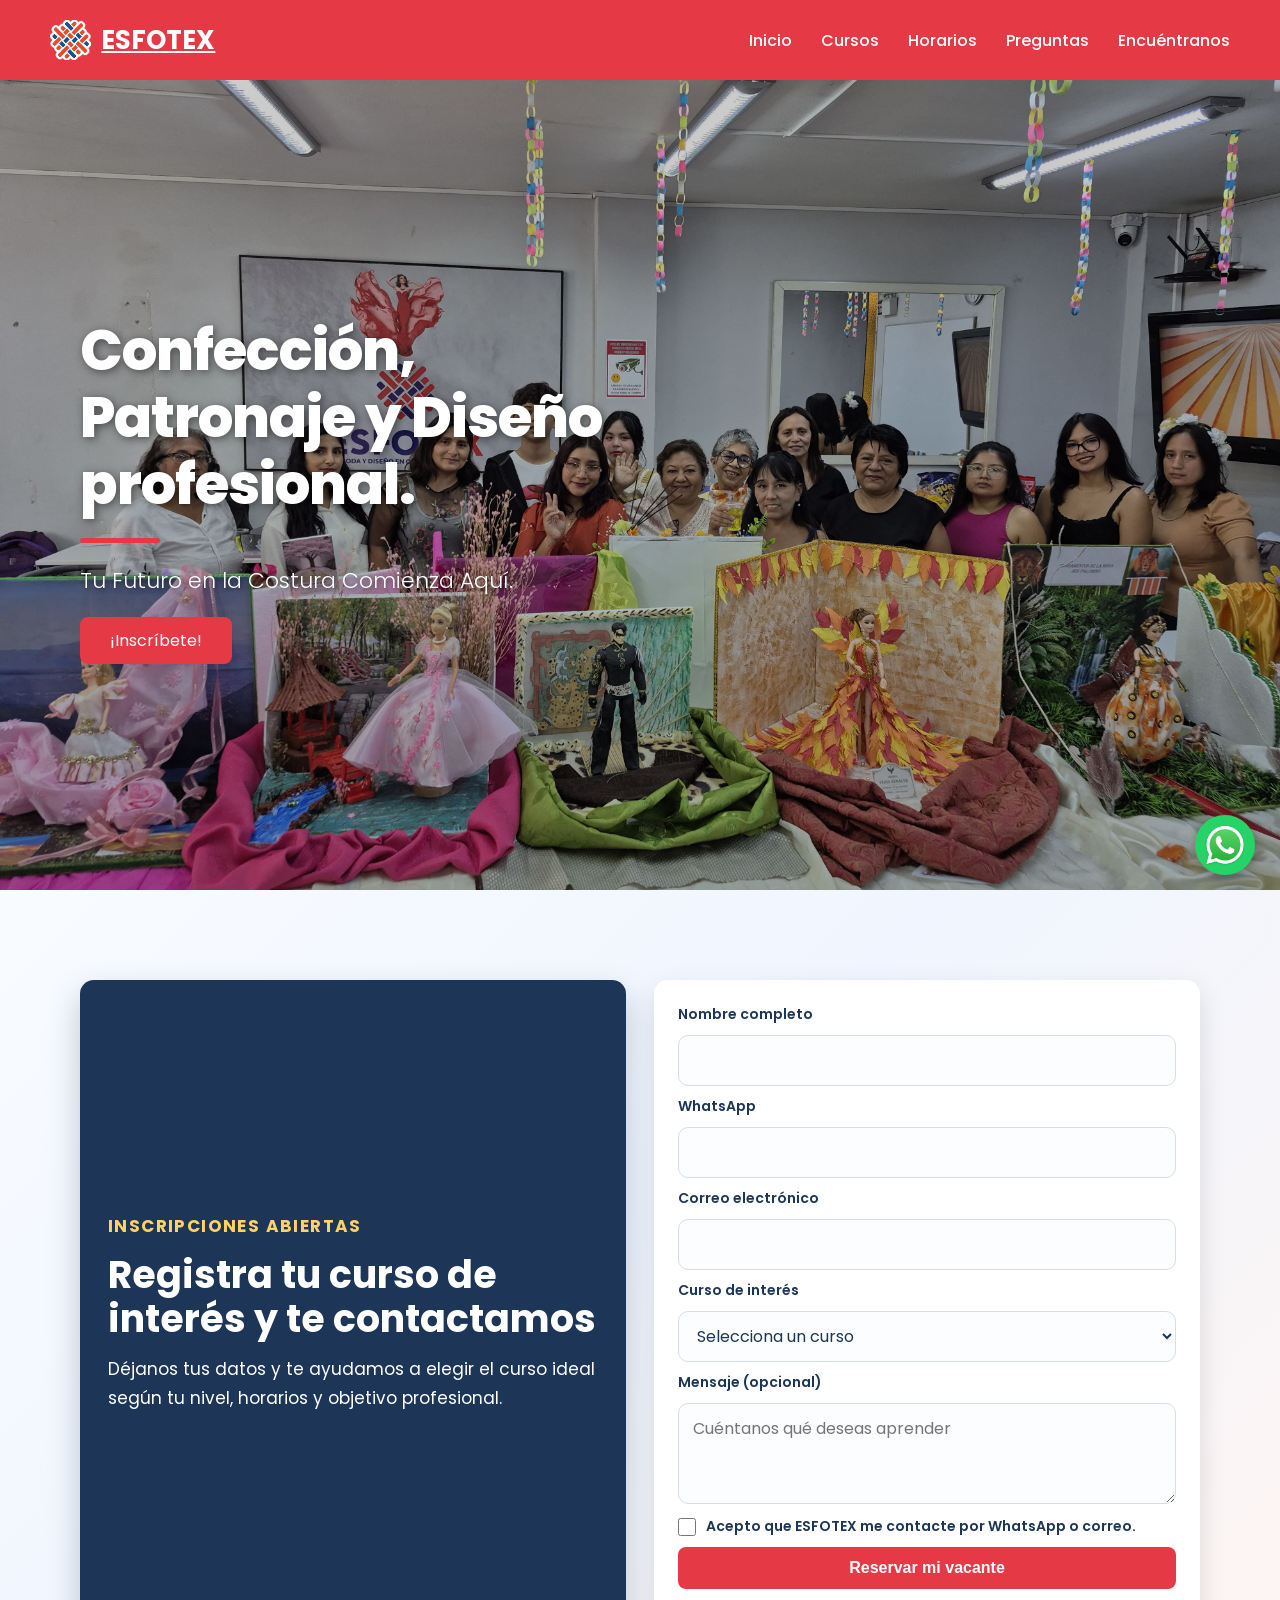
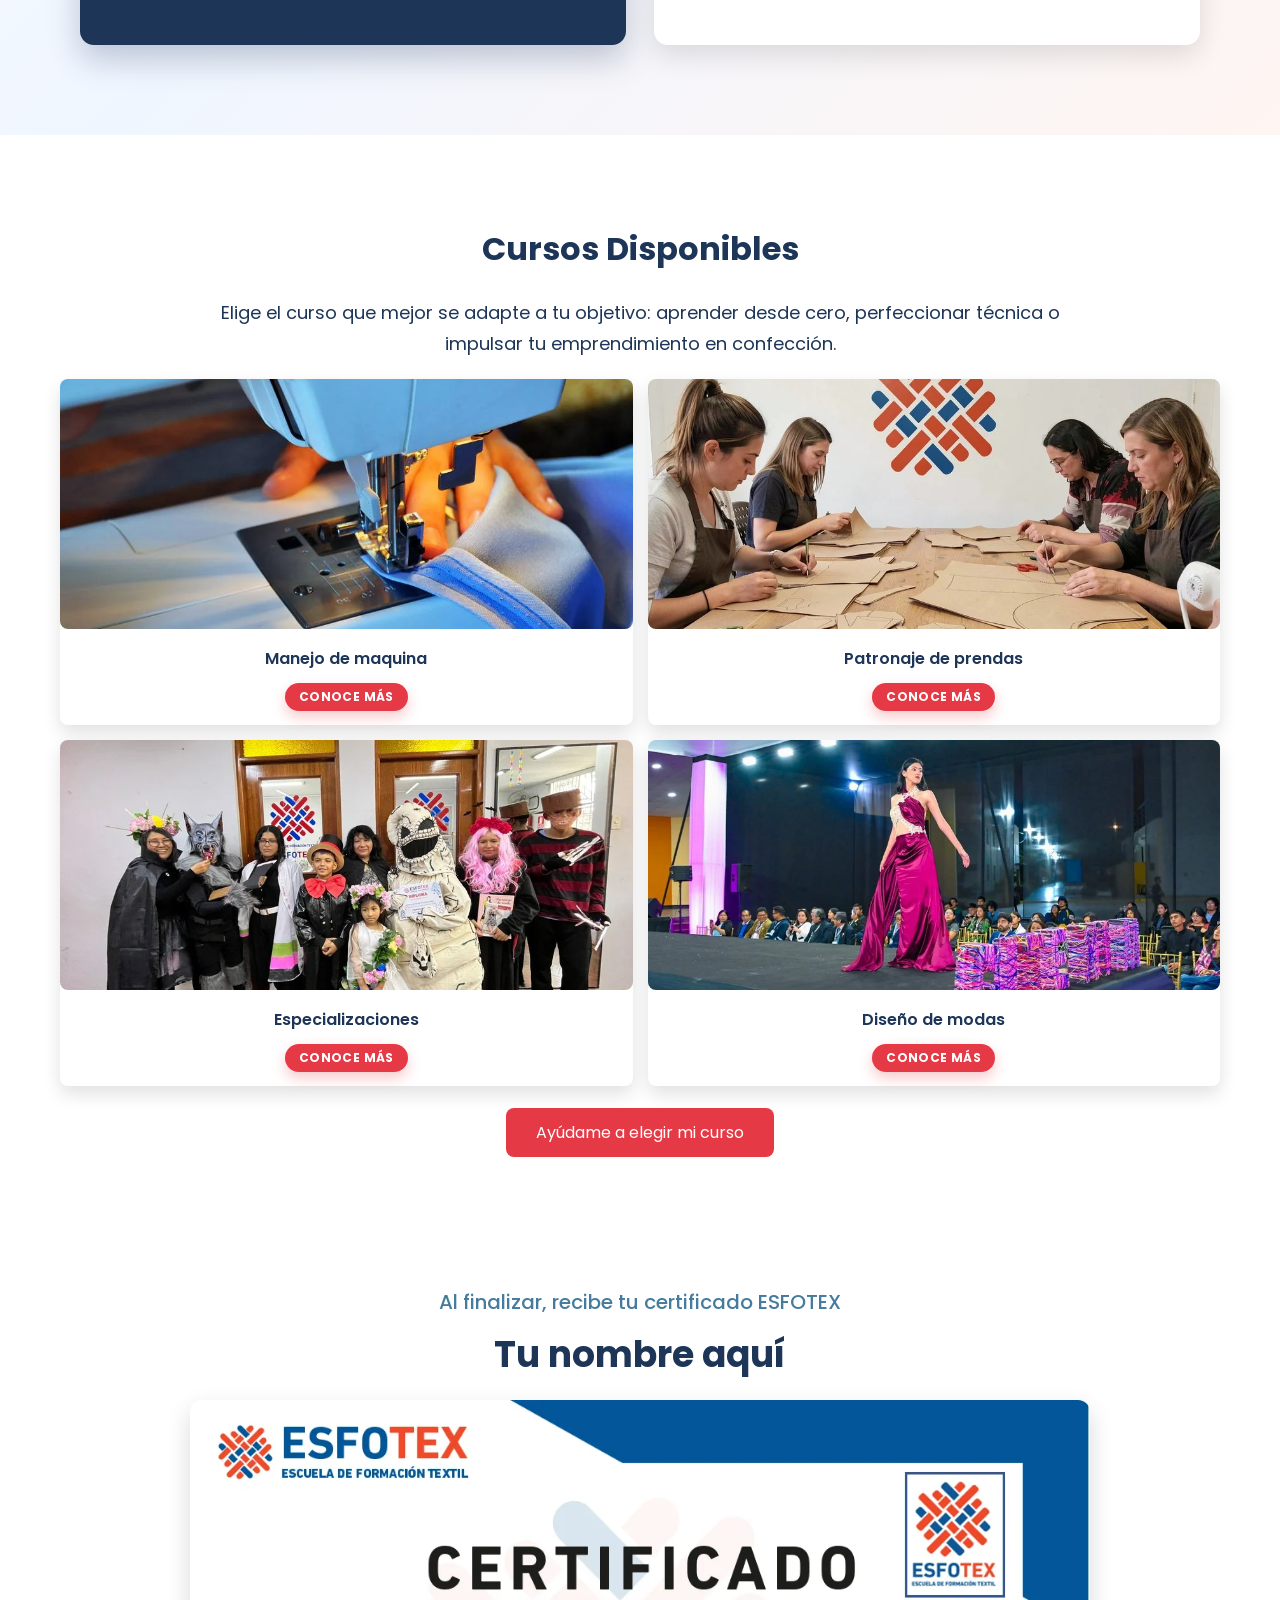
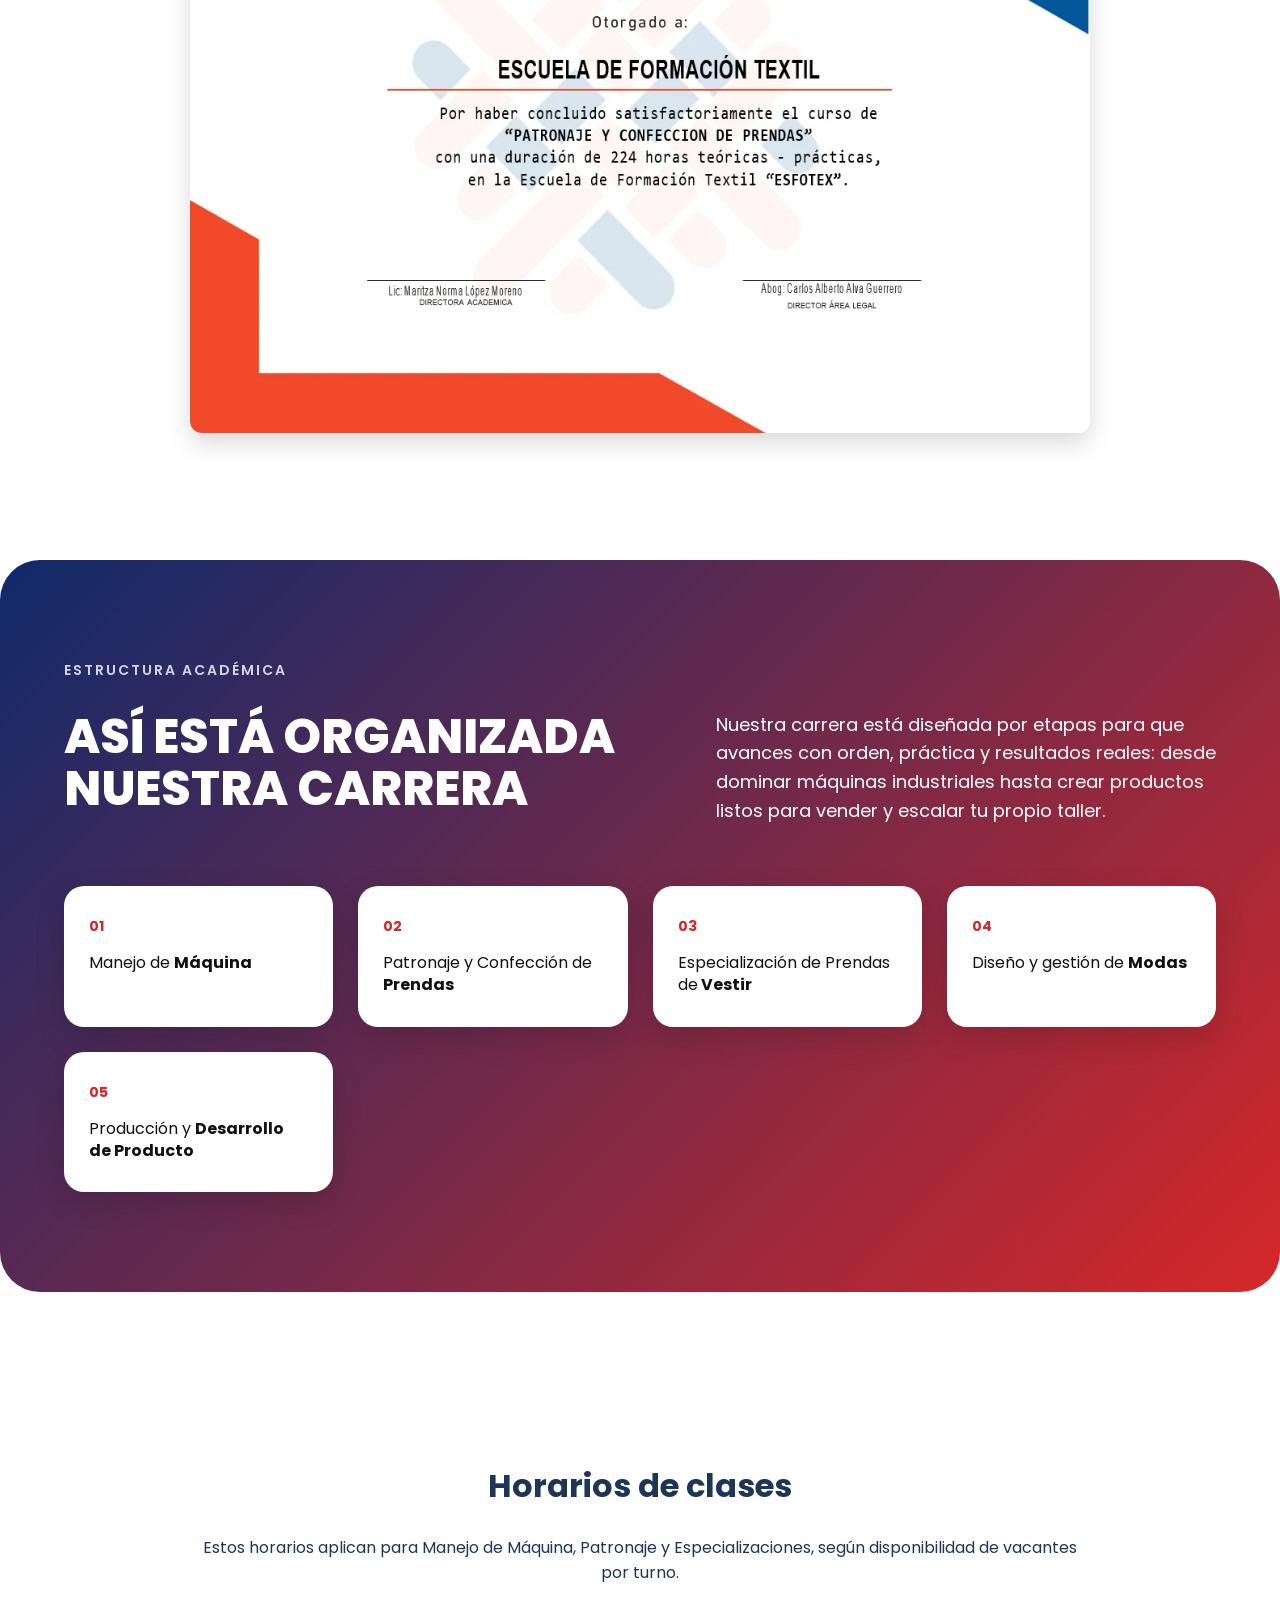
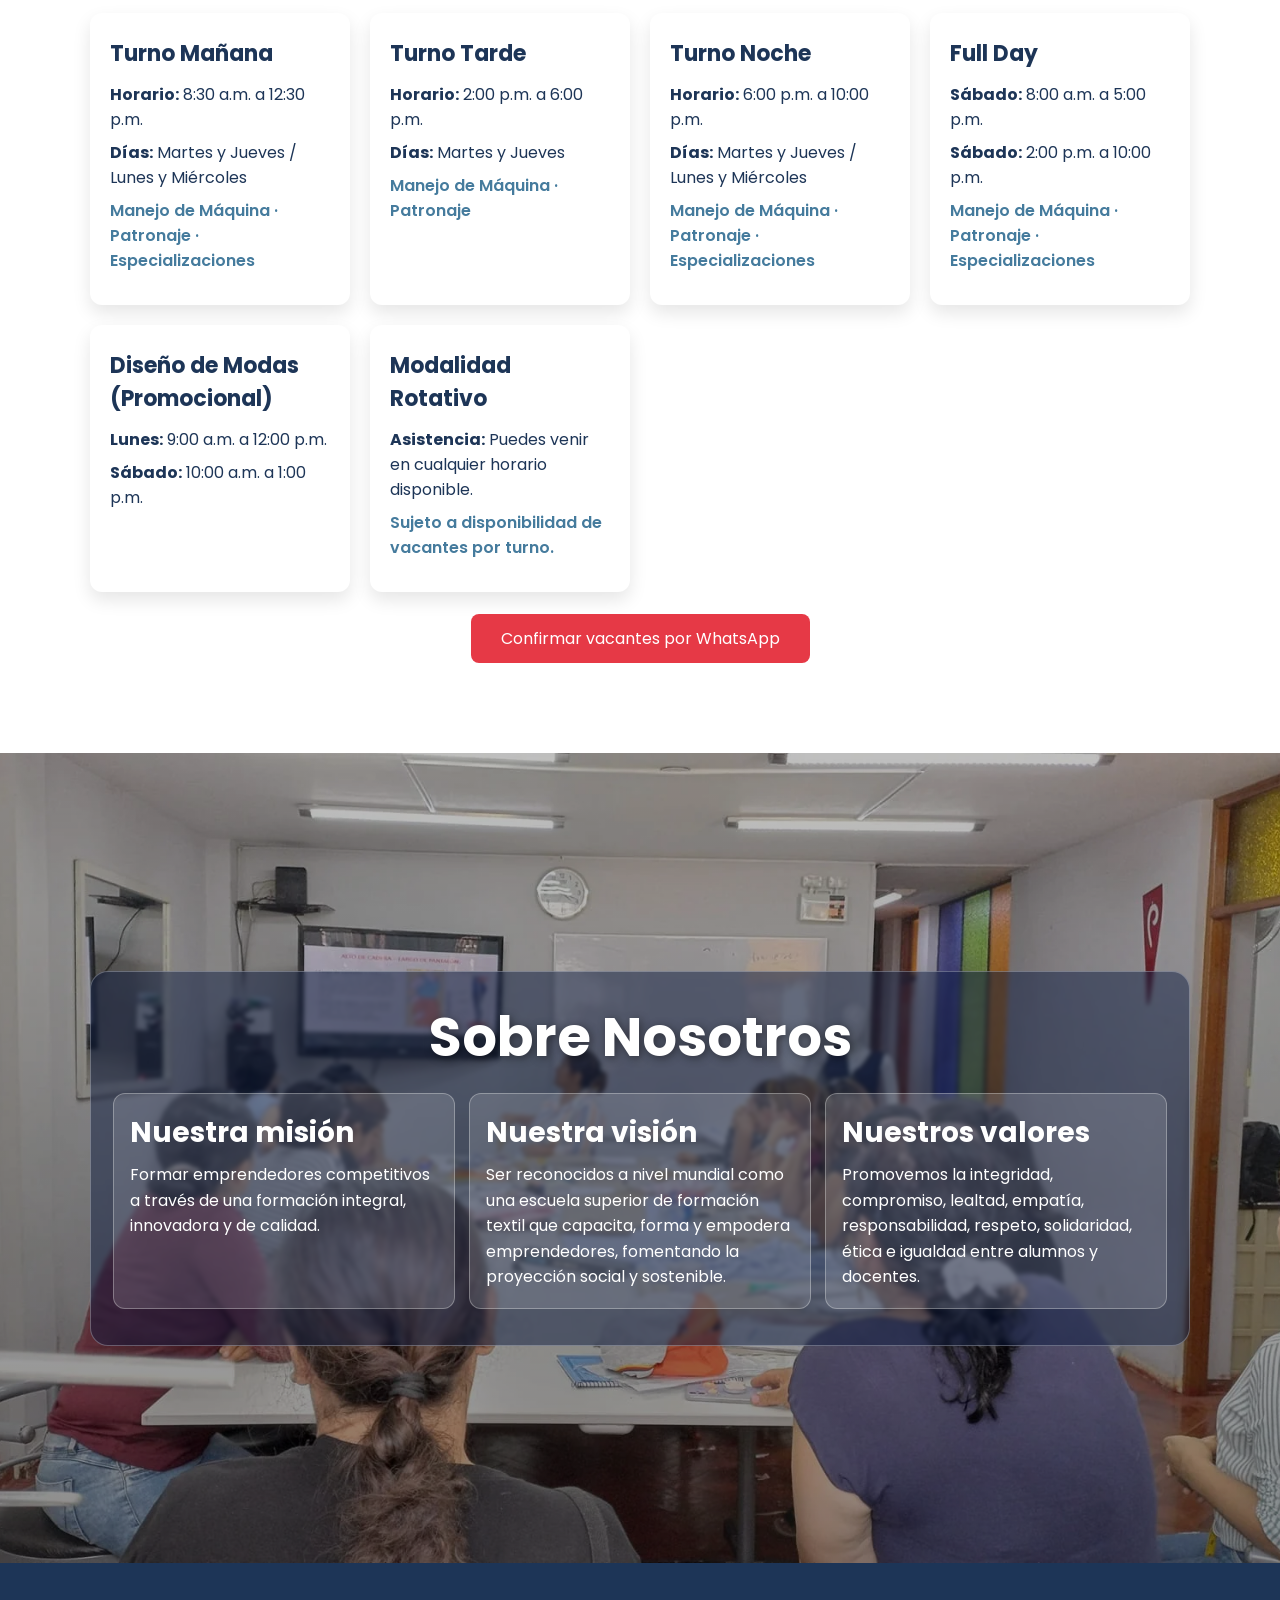
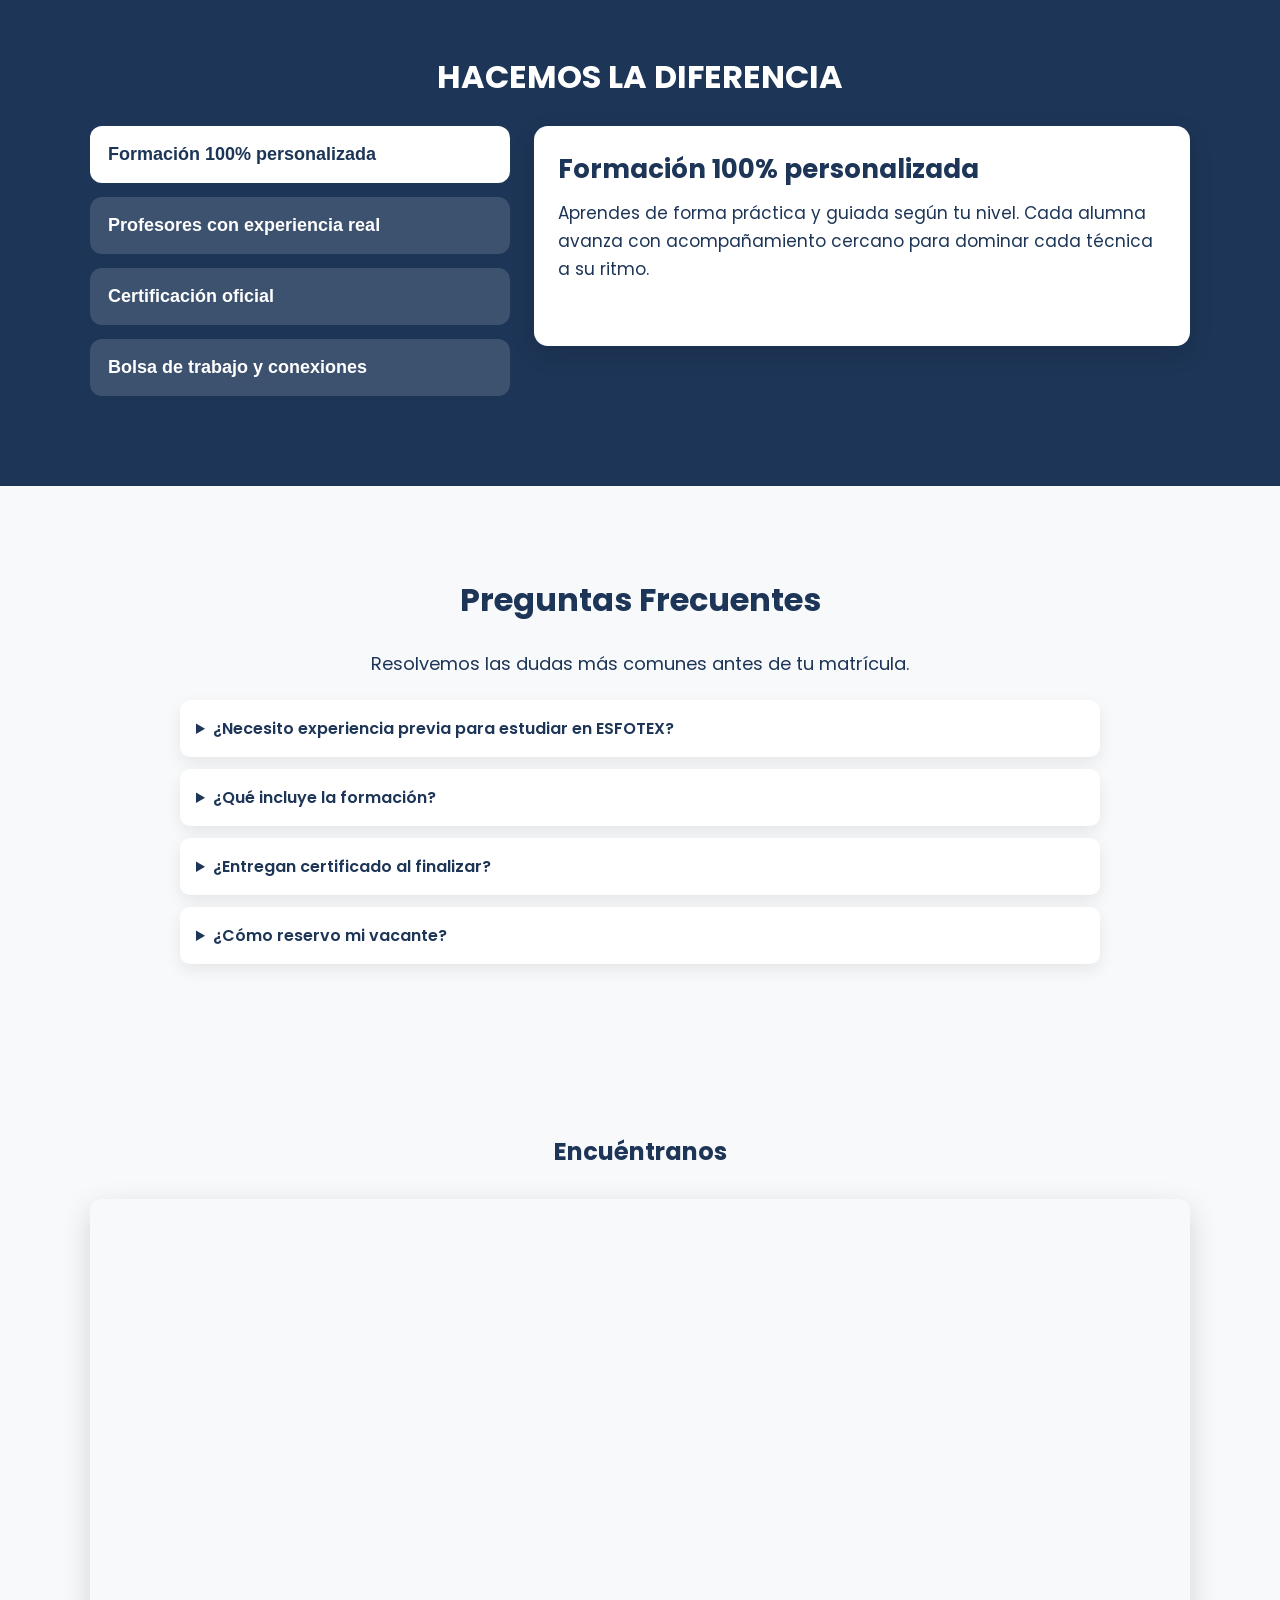
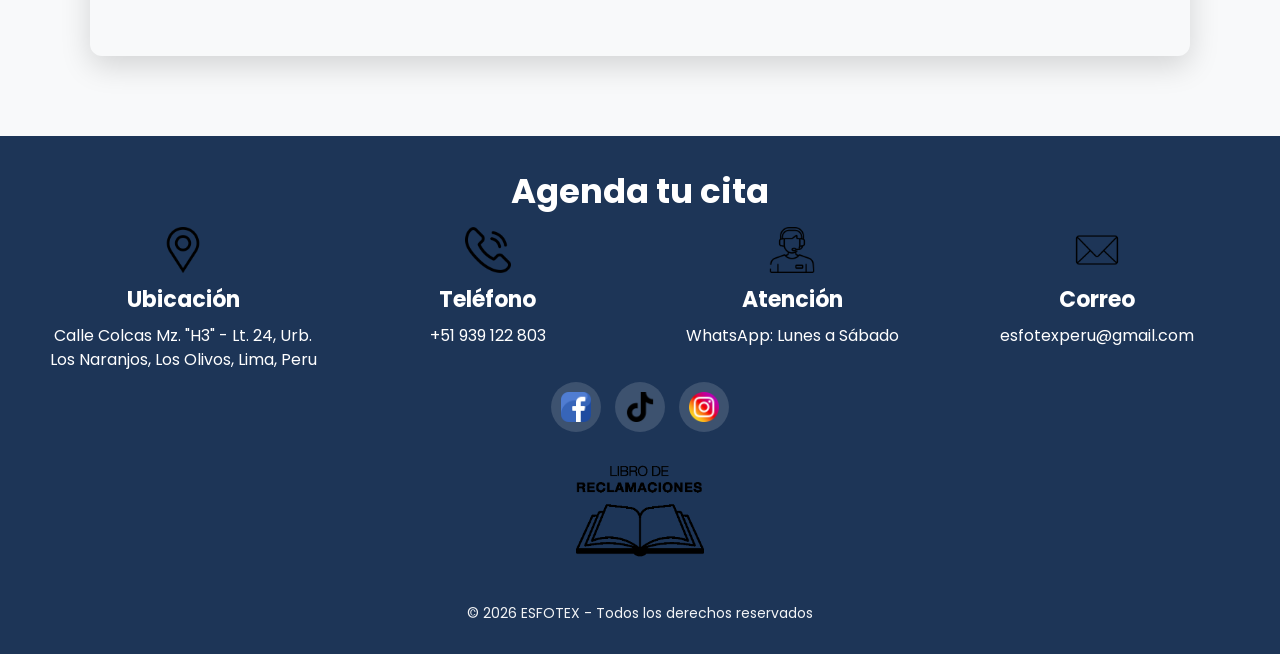
==== commit 6f44ddb4: "Update site assets and page content" ====
--- a/index.html
+++ b/index.html
@@ -11,21 +11,20 @@
 <meta property="og:type" content="website">
 <meta property="og:title" content="Instituto de Costura y Sastrería Industrial en Los Olivos | ESFOTEX">
 <meta property="og:description" content="Cursos profesionales de confección en Los Olivos: Manejo de Máquina, Patronaje, Especializaciones y Diseño de Modas.">
-<meta property="og:image" content="img/hero.png">
+<meta property="og:image" content="img/hero.webp">
 <meta property="og:url" content="https://esfotex.edu.pe/index.html">
 <meta property="og:site_name" content="ESFOTEX">
 <meta name="twitter:card" content="summary_large_image">
 <meta name="twitter:title" content="Instituto de Costura y Sastrería Industrial en Los Olivos | ESFOTEX">
 <meta name="twitter:description" content="Estudia confección en Los Olivos con formación práctica, profesores con experiencia y certificación ESFOTEX.">
-<meta name="twitter:image" content="img/hero.png">
-<link rel="canonical" href="https://esfotex.edu.pe/index.html">
-
+<link rel="preconnect" href="https://fonts.googleapis.com">
+<link rel="preconnect" href="https://fonts.gstatic.com" crossorigin>
 <link href="https://fonts.googleapis.com/css2?family=Poppins:wght@300;400;600;700&display=swap" rel="stylesheet">
 <link rel="stylesheet" href="css/style.css">
-<link rel="icon" type="image/png" href="img/logo.png">
+<link rel="icon" type="image/webp" href="img/logo.webp">
 
 <!-- Precargar imágenes del hero -->
-<link rel="preload" as="image" href="img/hero.jpeg">
+<link rel="preload" as="image" href="img/hero.webp">
 
 <script type="application/ld+json">
 {
@@ -33,7 +32,7 @@
     "@type": "LocalBusiness",
     "name": "ESFOTEX",
     "description": "Instituto y taller de costura y sastrería industrial en Los Olivos, Lima.",
-    "image": "img/logo.png",
+    "image": "img/logo.webp",
     "telephone": "+51 939 122 803",
     "address": {
         "@type": "PostalAddress",
@@ -105,7 +104,7 @@
 
 <!-- HEADER -->
 <header>
-    <a href="index.html" class="logo" aria-label="ESFOTEX - Ir a inicio"><img src="img/logo.png" alt="" class="logo-img"> ESFOTEX</a>
+    <a href="index.html" class="logo" aria-label="ESFOTEX - Ir a inicio"><img src="img/logo.webp" alt="" class="logo-img"> ESFOTEX</a>
     <nav id="nav">
         <a href="#hero">Inicio</a>
         <a href="#cursos">Cursos</a>
@@ -113,15 +112,15 @@
         <a href="#faq">Preguntas</a>
         <a href="#encuentranos">Encuéntranos</a>
     </nav>
-    <div class="menu-toggle" onclick="toggleMenu()">☰</div>
+    <button type="button" class="menu-toggle" aria-label="Abrir menú de navegación" onclick="toggleMenu()">☰</button>
 </header>
 
 <!-- HERO -->
 <section id="hero" class="hero-large">
     <div class="hero-text">
-        <h1>Confección,Patronaje y Diseño profesional.</h1>
+        <h1>Confección, Patronaje y Diseño profesional.</h1>
         <p>Tu Futuro en la Costura Comienza Aquí.</p>
-        <a href="https://wa.me/51939122803?text=Hola%20ESFOTEX%2C%20quisiera%20informaci%C3%B3n%20sobre%20sus%20cursos.%20%C2%BFMe%20pueden%20ayudar%3F" class="btn-primary">¡Inscribete!</a>
+        <a href="https://wa.me/51939122803?text=Hola%20ESFOTEX%2C%20quisiera%20informaci%C3%B3n%20sobre%20sus%20cursos.%20%C2%BFMe%20pueden%20ayudar%3F" class="btn-primary">¡Inscríbete!</a>
     </div>
 </section>
 
@@ -177,25 +176,25 @@
     <p class="section-copy">Elige el curso que mejor se adapte a tu objetivo: aprender desde cero, perfeccionar técnica o impulsar tu emprendimiento en confección.</p>
     <div class="gallery-grid">
         <a class="course-card" href="ManejoDeMaquina.html">
-            <img src="img/maquina-portada-card.jpg" alt="Manejo de maquina" loading="lazy" decoding="async" width="900" height="540">
+            <img src="img/maquina-portada-card.webp" alt="Manejo de maquina" loading="lazy" decoding="async" width="900" height="540">
             <p class="course-title">Manejo de maquina</p>
             <h6>Conoce más</h6>
         </a>
 
         <a class="course-card" href="Patronaje.html">
-            <img src="img/patronaje-portada-card.jpg" alt="Patronaje de prendas" loading="lazy" decoding="async" width="900" height="540">
+            <img src="img/patronaje-portada-card.webp" alt="Patronaje de prendas" loading="lazy" decoding="async" width="900" height="540">
             <p class="course-title">Patronaje de prendas</p>
             <h6>Conoce más</h6>
         </a>
 
         <a class="course-card" href="Especializaciones.html">
-            <img src="img/especializacion-portada-card.jpg" alt="Especializaciones" loading="lazy" decoding="async" width="900" height="540">
+            <img src="img/especializacion-portada-card.webp" alt="Especializaciones" loading="lazy" decoding="async" width="900" height="540">
             <p class="course-title">Especializaciones</p>
             <h6>Conoce más</h6>  
         </a>
 
         <a class="course-card" href="DiseñoDeModas.html">
-            <img src="img/diseño-portada-card.jpg" alt="Diseño de modas" loading="lazy" decoding="async" width="900" height="540">
+            <img src="img/diseño-portada-card.webp" alt="Diseño de modas" loading="lazy" decoding="async" width="900" height="540">
             <p class="course-title">Diseño de modas</p>
             <h6>Conoce más</h6>
         </a>
@@ -210,7 +209,7 @@
     <p class="certificado-subtitulo">Al finalizar, recibe tu certificado ESFOTEX</p>
     <p class="certificado-nombre">Tu nombre aquí</p>
     <button type="button" class="certificado-trigger" aria-label="Ver certificado en grande">
-        <img src="img/Certificado.png" alt="Certificado ESFOTEX" class="certificado-img" loading="lazy" decoding="async">
+        <img src="img/Certificado.webp" alt="Certificado ESFOTEX" class="certificado-img" loading="lazy" decoding="async">
     </button>
 </section>
 
@@ -326,7 +325,7 @@
             <h2 id="sobre-nosotros-titulo">Sobre Nosotros</h2>
             <div class="about-points">
                 <article class="about-point-card">
-                    <h3>Nuestra visión</h3>
+                    <h3>Nuestra misión</h3>
                     <p>Formar emprendedores competitivos a través de una formación integral, innovadora y de calidad.</p>
                 </article>
                 <article class="about-point-card">
@@ -420,25 +419,25 @@
 
     <div class="footer-grid">
         <div class="footer-item">
-            <img src="img/ubicacion.png" alt="Ubicación" class="footer-icon" loading="lazy" decoding="async">
+            <img src="img/ubicacion.webp" alt="Ubicación" class="footer-icon" loading="lazy" decoding="async">
             <h3>Ubicación</h3>
             <p>Calle Colcas Mz. "H3" - Lt. 24, Urb. Los Naranjos, Los Olivos, Lima, Peru</p>
         </div>
 
         <div class="footer-item">
-            <img src="img/telefono.png" alt="Teléfono" class="footer-icon" loading="lazy" decoding="async">
+            <img src="img/telefono.webp" alt="Teléfono" class="footer-icon" loading="lazy" decoding="async">
             <h3>Teléfono</h3>
             <p>+51 939 122 803</p>
         </div>
 
         <div class="footer-item">
-            <img src="img/atencion.png" alt="Atención" class="footer-icon" loading="lazy" decoding="async">
+            <img src="img/atencion.webp" alt="Atención" class="footer-icon" loading="lazy" decoding="async">
             <h3>Atención</h3>
             <p>WhatsApp: Lunes a Sábado</p>
         </div>
 
         <div class="footer-item">
-            <img src="img/correo.png" alt="Correo" class="footer-icon" loading="lazy" decoding="async">
+            <img src="img/correo.webp" alt="Correo" class="footer-icon" loading="lazy" decoding="async">
             <h3>Correo</h3>
             <p>esfotexperu@gmail.com</p>
         </div>
@@ -446,30 +445,30 @@
 
         <div class="social-links" aria-label="Redes sociales ESFOTEX">
             <a href="https://www.facebook.com/esfotex" class="social-link" target="_blank" rel="noopener noreferrer" aria-label="Facebook ESFOTEX">
-                <img src="img/Fb_icon.png" alt="Facebook" loading="lazy" decoding="async">
+                <img src="img/Fb_icon.webp" alt="Facebook" loading="lazy" decoding="async">
             </a>
             <a href="https://www.tiktok.com/@esfotexperu" class="social-link" target="_blank" rel="noopener noreferrer" aria-label="TikTok ESFOTEX">
-                <img src="img/Tik_ico.png" alt="TikTok" loading="lazy" decoding="async">
+                <img src="img/Tik_ico.webp" alt="TikTok" loading="lazy" decoding="async">
             </a>
             <a href="https://www.instagram.com/esfotex" class="social-link" target="_blank" rel="noopener noreferrer" aria-label="Instagram ESFOTEX">
-                <img src="img/Ig_ico.png" alt="Instagram" loading="lazy" decoding="async">
+                <img src="img/Ig_ico.webp" alt="Instagram" loading="lazy" decoding="async">
             </a>
         </div>
 
         <div class="footer-claims">
             <a href="https://forms.gle/dKBL6Zdeza5PdntWA" target="_blank" rel="noopener noreferrer" aria-label="Libro de Reclamaciones">
-                <img src="img/reclamaciones.png" alt="Libro de Reclamaciones" loading="lazy" decoding="async">
+                <img src="img/reclamaciones.webp" alt="Libro de Reclamaciones" loading="lazy" decoding="async">
             </a>
         </div>
 
     <p class="footer-copy">© 2026 ESFOTEX - Todos los derechos reservados</p>
 </footer>
 
-<a href="https://wa.me/51939122803?text=Hola%20ESFOTEX%2C%20quisiera%20informaci%C3%B3n%20sobre%20sus%20cursos.%20%C2%BFMe%20pueden%20ayudar%3F" class="whatsapp"><img src="img/WhatsApp_icon.png" alt="WhatsApp"></a>
+<a href="https://wa.me/51939122803?text=Hola%20ESFOTEX%2C%20quisiera%20informaci%C3%B3n%20sobre%20sus%20cursos.%20%C2%BFMe%20pueden%20ayudar%3F" class="whatsapp"><img src="img/WhatsApp_icon.webp" alt="WhatsApp"></a>
 
 <div class="lightbox" id="certificadoLightbox" aria-hidden="true">
     <button type="button" class="lightbox-close" aria-label="Cerrar vista ampliada">×</button>
-    <img src="img/Certificado.png" alt="Certificado ESFOTEX ampliado" class="lightbox-img" loading="lazy" decoding="async">
+    <img src="img/Certificado.webp" alt="Certificado ESFOTEX ampliado" class="lightbox-img" loading="lazy" decoding="async">
 </div>
 
 <script src="js/script.js"></script>
--- a/css/style.css
+++ b/css/style.css
@@ -104,13 +104,13 @@
 opacity:1;
 }
 
-.menu-toggle{display:none; font-size:24px;cursor:pointer;}
+.menu-toggle{display:none; font-size:24px;cursor:pointer;background:none;border:none;padding:0;color:inherit;font-family:inherit;}
 
 /* HERO LARGE */
 .hero-large{
 height:90vh;
 margin-top:80px;
-background:linear-gradient(rgba(0,0,0,.2),rgba(0,0,0,.3)),url("../img/hero.jpeg");
+background:linear-gradient(rgba(0,0,0,.2),rgba(0,0,0,.3)),url("../img/hero.webp");
 background-size:cover;
 background-position:center;
 display:flex;
@@ -405,7 +405,7 @@
 .about-hero-full{
 width:100%;
 min-height:90vh;
-background:linear-gradient(rgba(0,0,0,.25),rgba(0,0,0,.45)),url("../img/acercade.jpg");
+background:linear-gradient(rgba(0,0,0,.25),rgba(0,0,0,.45)),url("../img/acercade.webp");
 background-size:cover;
 background-position:center;
 display:flex;
@@ -1335,7 +1335,7 @@
 min-height:360px;
 justify-content:center;
 padding:20px;
-background:linear-gradient(180deg, rgba(8,23,63,0.38) 0%, rgba(8,23,63,0.82) 100%),url("../img/acercade.jpg");
+background:linear-gradient(180deg, rgba(8,23,63,0.38) 0%, rgba(8,23,63,0.82) 100%),url("../img/acercade.webp");
 background-size:cover;
 background-position:center;
 }
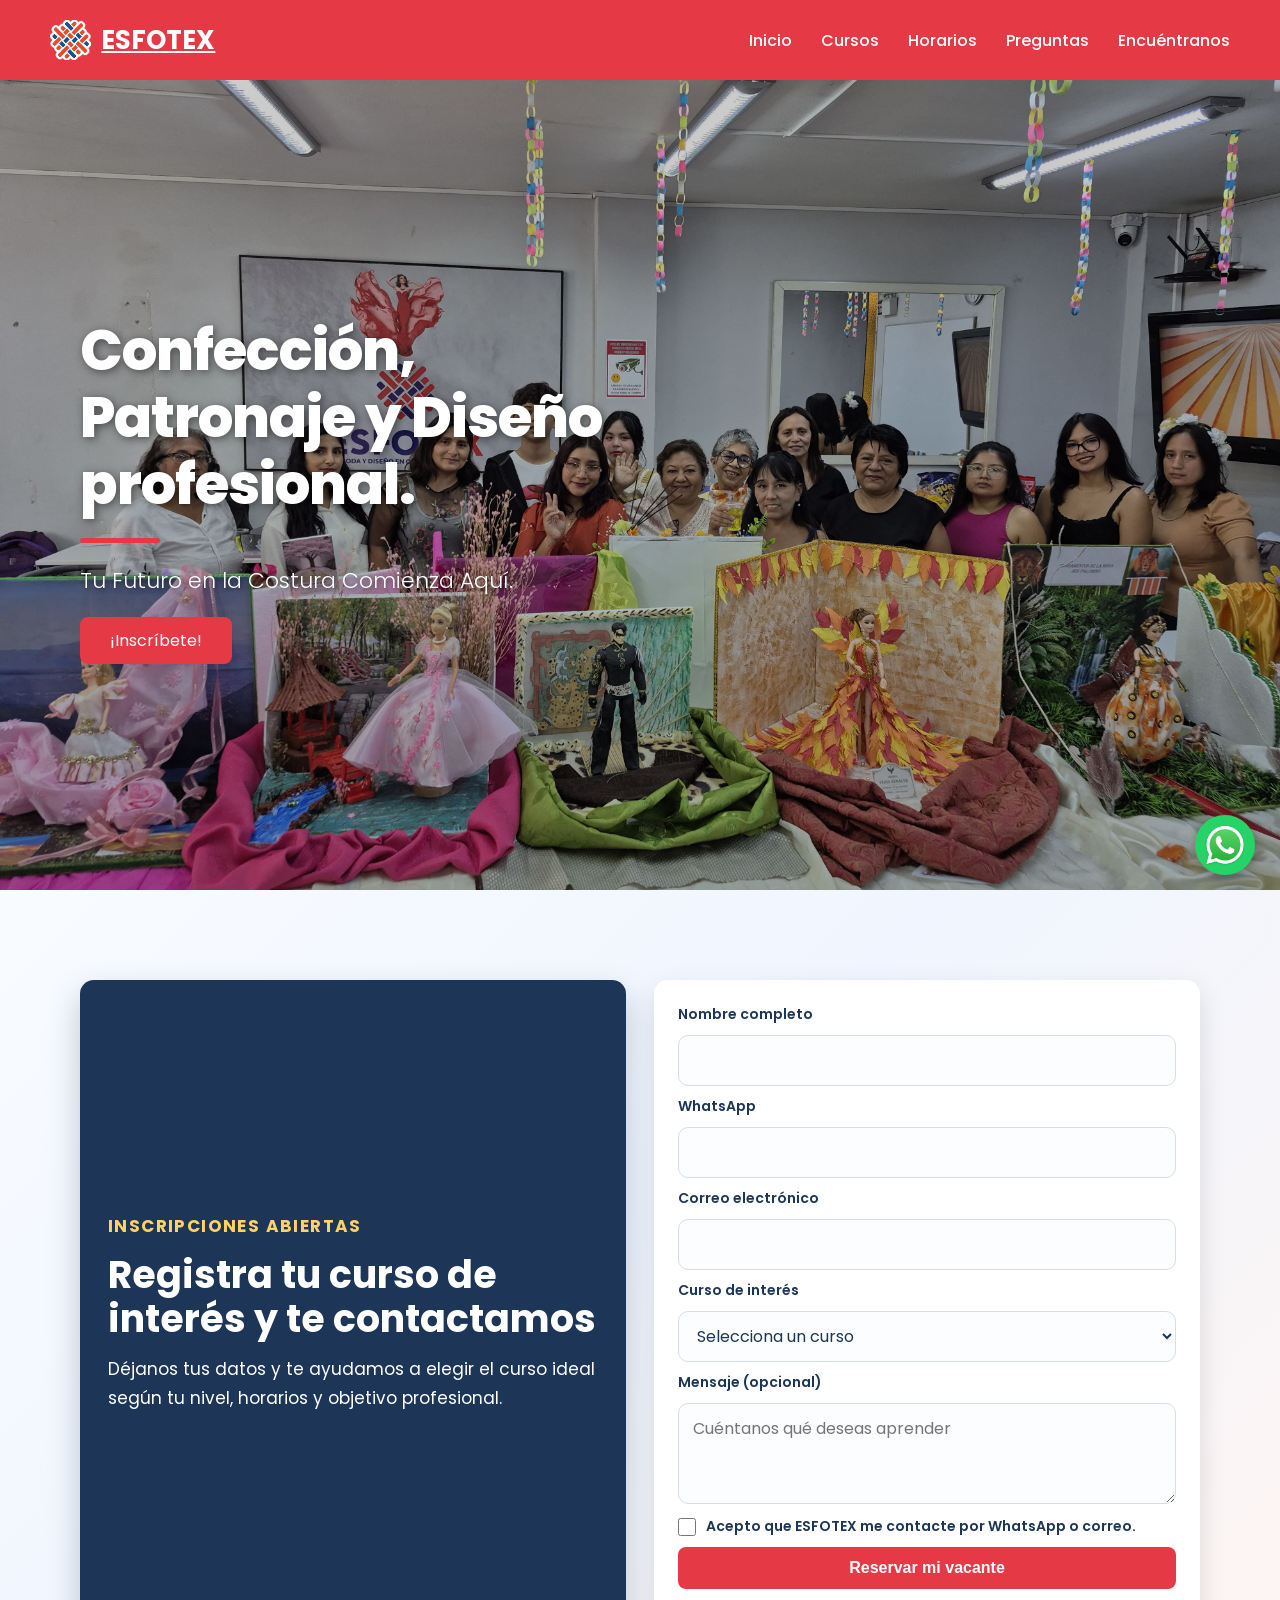
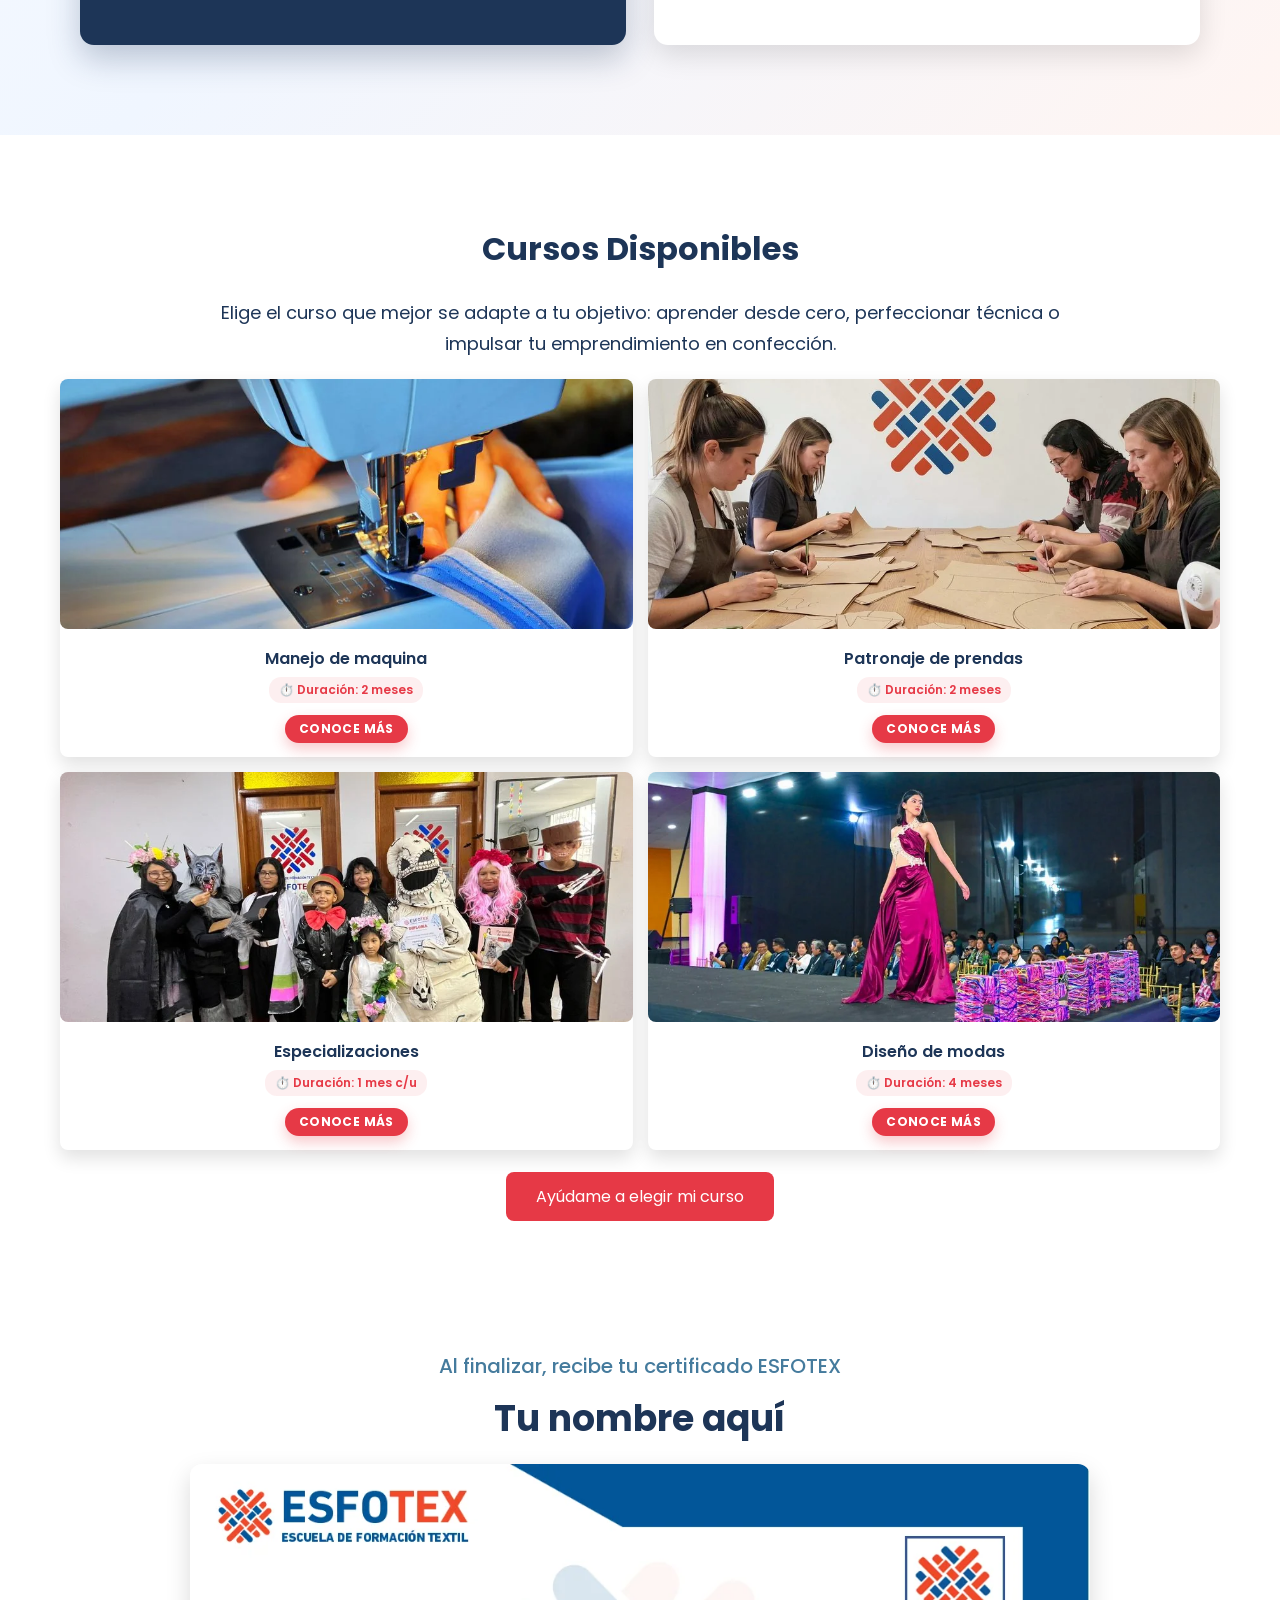
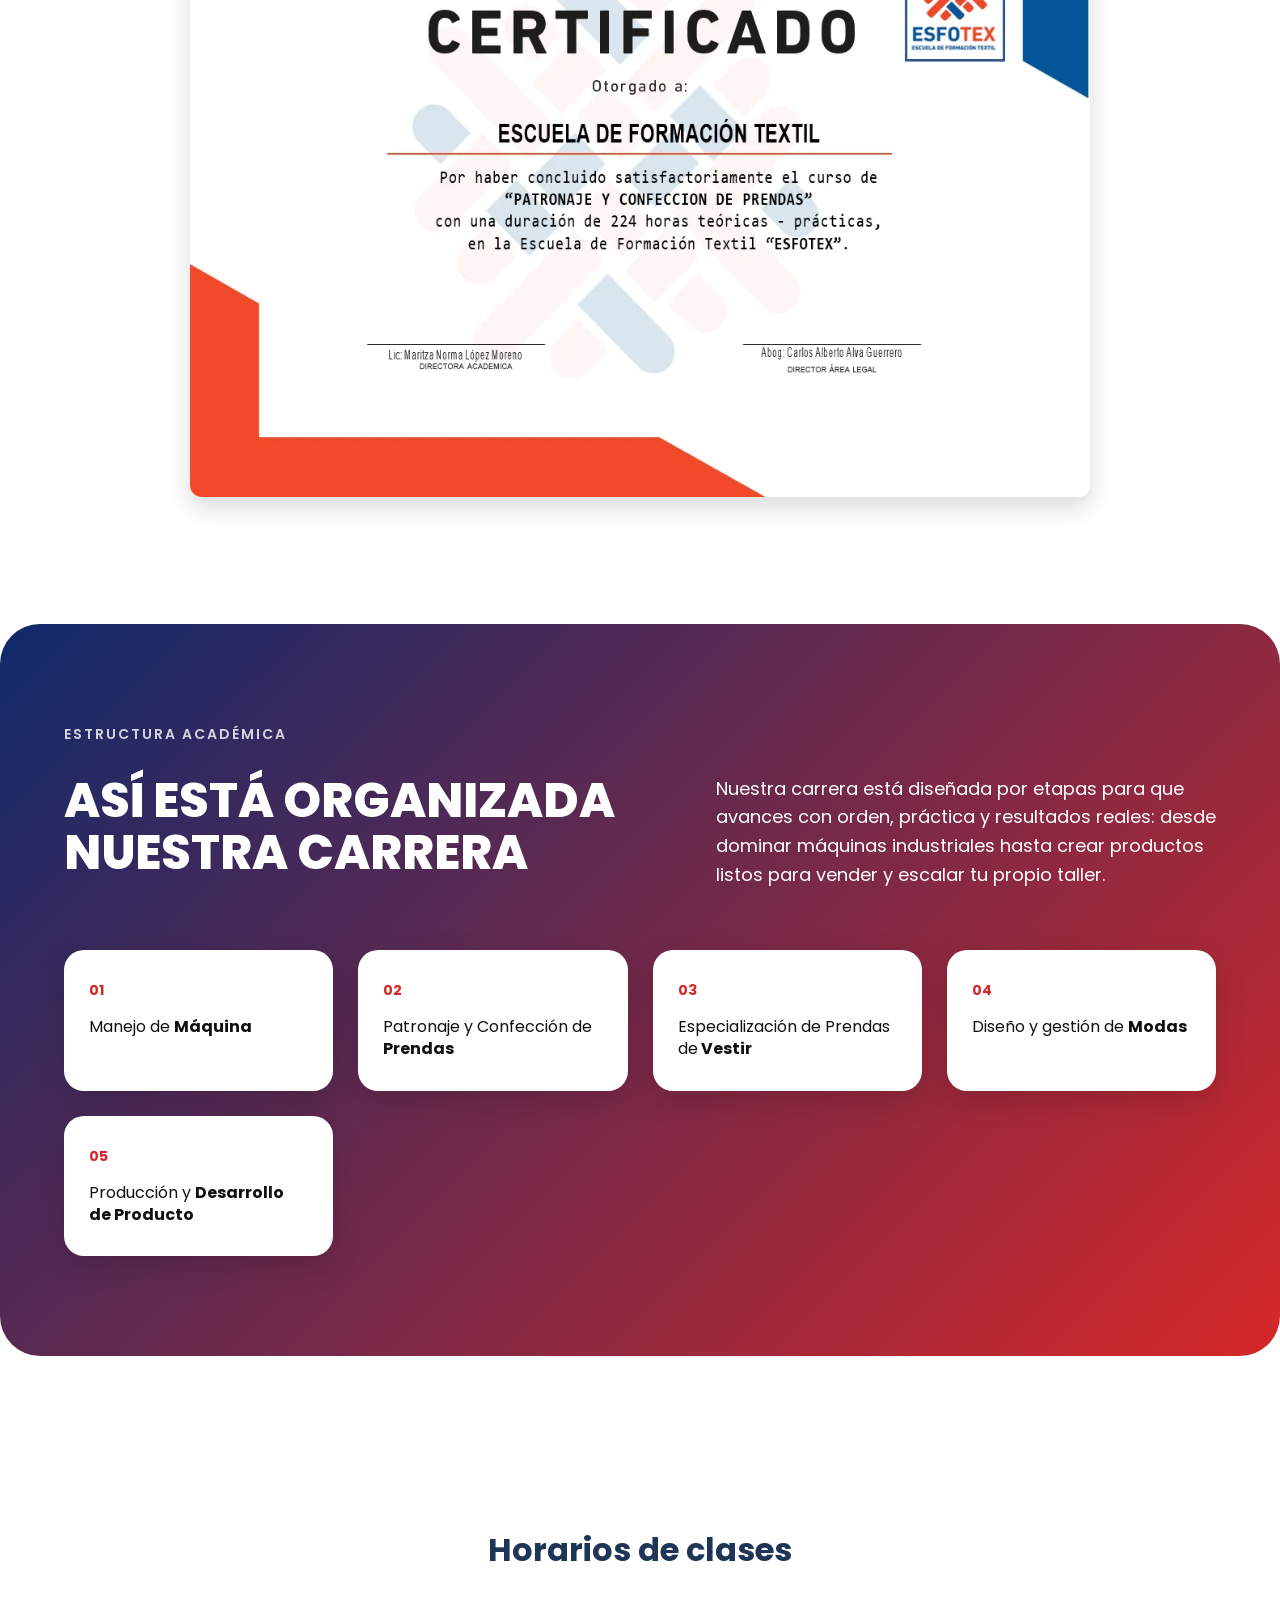
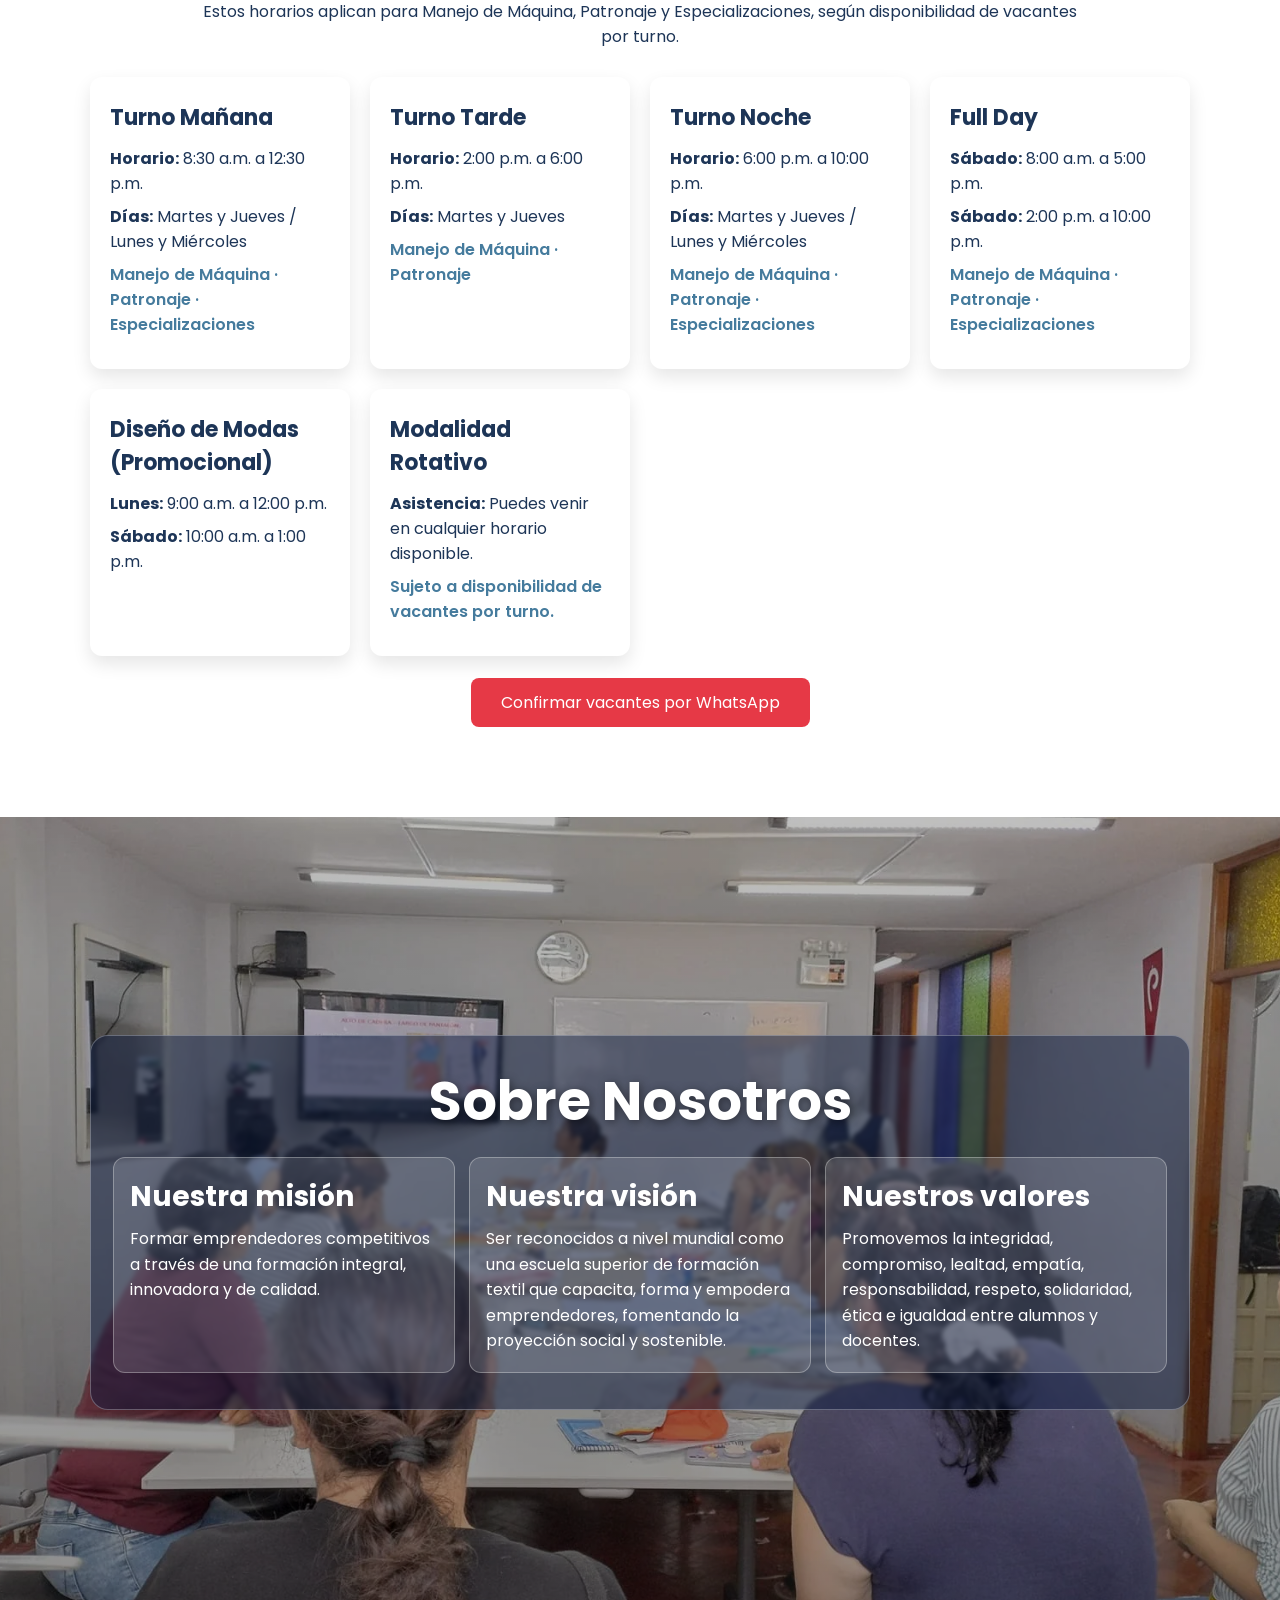
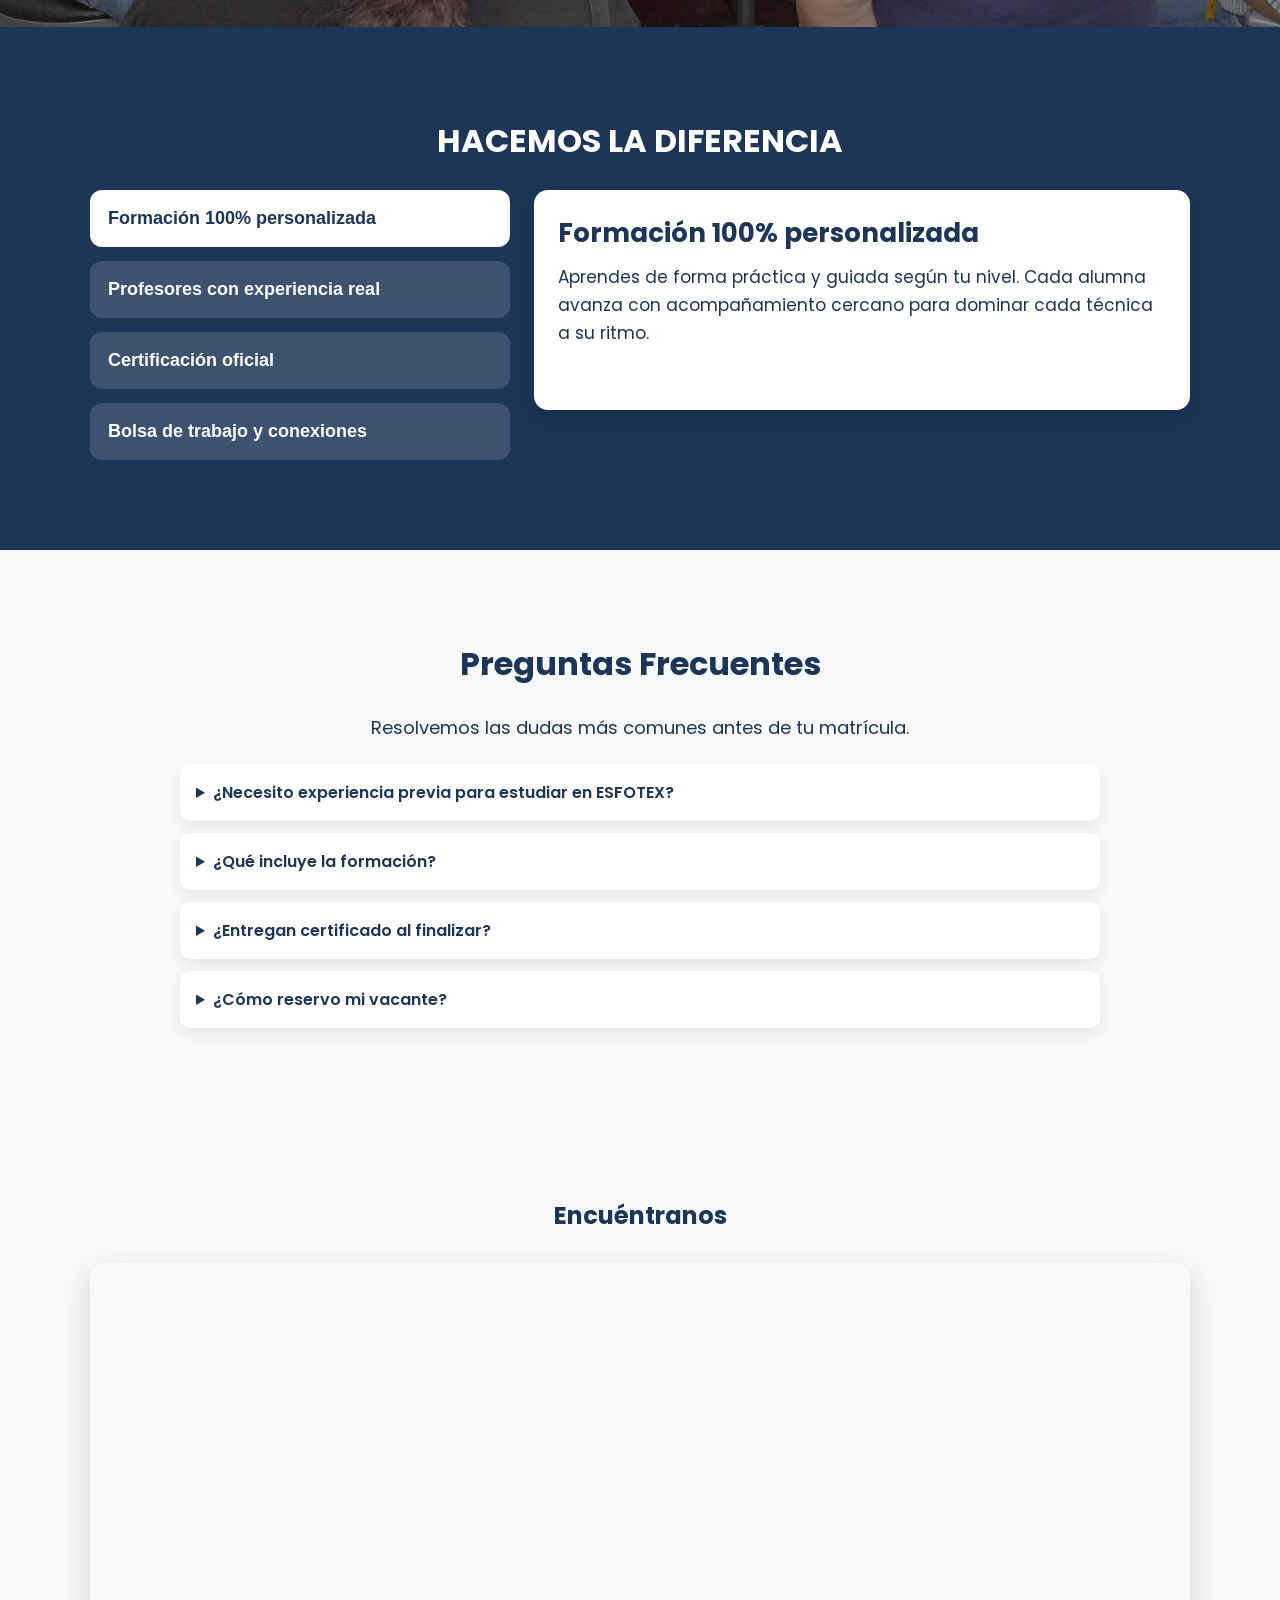
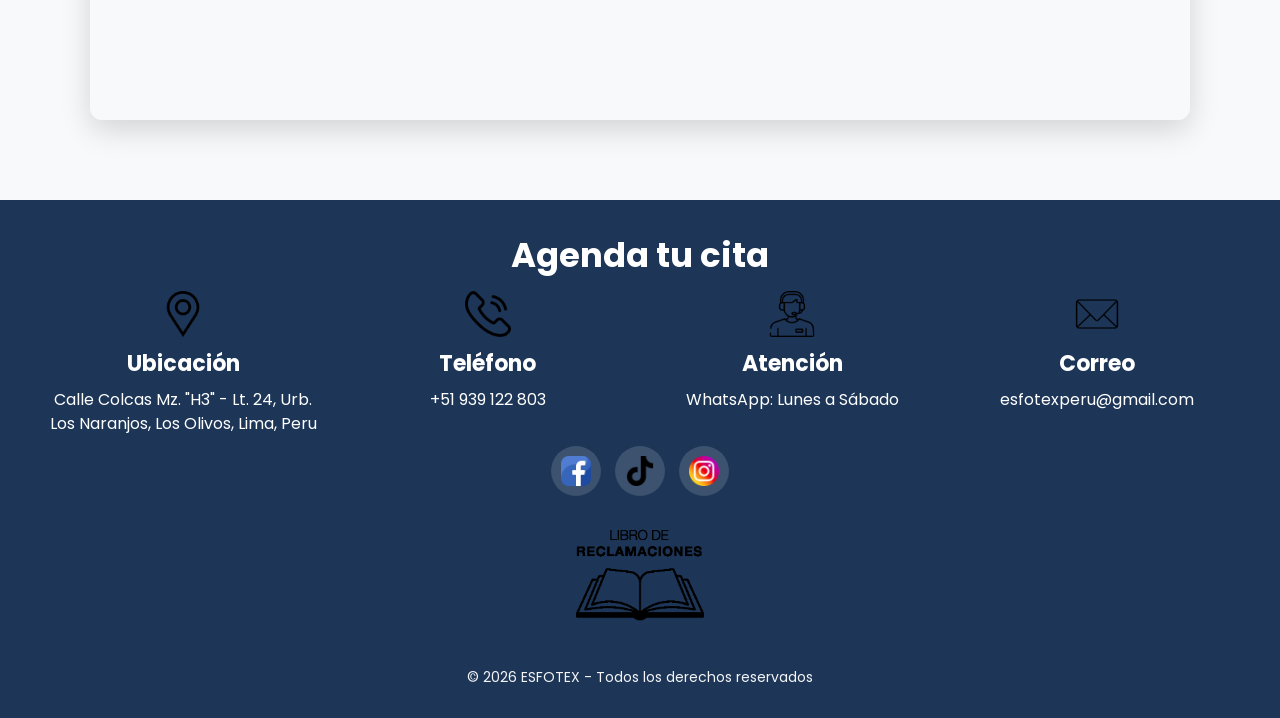
==== commit 8c70d77c: "Update HTML pages and styling" ====
--- a/index.html
+++ b/index.html
@@ -178,24 +178,28 @@
         <a class="course-card" href="ManejoDeMaquina.html">
             <img src="img/maquina-portada-card.webp" alt="Manejo de maquina" loading="lazy" decoding="async" width="900" height="540">
             <p class="course-title">Manejo de maquina</p>
+            <span class="course-duration">⏱️ Duración: 2 meses</span><br>
             <h6>Conoce más</h6>
         </a>
 
         <a class="course-card" href="Patronaje.html">
             <img src="img/patronaje-portada-card.webp" alt="Patronaje de prendas" loading="lazy" decoding="async" width="900" height="540">
             <p class="course-title">Patronaje de prendas</p>
+            <span class="course-duration">⏱️ Duración: 2 meses</span><br>
             <h6>Conoce más</h6>
         </a>
 
         <a class="course-card" href="Especializaciones.html">
             <img src="img/especializacion-portada-card.webp" alt="Especializaciones" loading="lazy" decoding="async" width="900" height="540">
             <p class="course-title">Especializaciones</p>
+            <span class="course-duration">⏱️ Duración: 1 mes c/u</span><br>
             <h6>Conoce más</h6>  
         </a>
 
         <a class="course-card" href="DiseñoDeModas.html">
             <img src="img/diseño-portada-card.webp" alt="Diseño de modas" loading="lazy" decoding="async" width="900" height="540">
             <p class="course-title">Diseño de modas</p>
+            <span class="course-duration">⏱️ Duración: 4 meses</span><br>
             <h6>Conoce más</h6>
         </a>
     </div>
@@ -466,9 +470,21 @@
 
 <a href="https://wa.me/51939122803?text=Hola%20ESFOTEX%2C%20quisiera%20informaci%C3%B3n%20sobre%20sus%20cursos.%20%C2%BFMe%20pueden%20ayudar%3F" class="whatsapp"><img src="img/WhatsApp_icon.webp" alt="WhatsApp"></a>
 
-<div class="lightbox" id="certificadoLightbox" aria-hidden="true">
-    <button type="button" class="lightbox-close" aria-label="Cerrar vista ampliada">×</button>
-    <img src="img/Certificado.webp" alt="Certificado ESFOTEX ampliado" class="lightbox-img" loading="lazy" decoding="async">
+<!-- POPUP PROMOCIONAL -->
+<div class="promo-modal" id="promoModal" aria-hidden="true" role="dialog" aria-modal="true">
+    <div class="promo-modal-overlay" id="promoModalOverlay"></div>
+    <div class="promo-modal-content">
+        <button type="button" class="promo-modal-close" id="promoModalClose" aria-label="Cerrar ventana promocional">×</button>
+        <div class="promo-modal-header">
+            <span class="promo-modal-badge">🔥 PROMOCIÓN ESPECIAL</span>
+            <img src="img/popup-promo.webp" alt="Promoción ESFOTEX" class="promo-modal-img" onerror="this.style.display='none';">
+        </div>
+        <div class="promo-modal-body">
+            <h3>¡Inicia tu Carrera en Confección!</h3>
+            <p>Aprovecha vacantes limitadas y solicita información exclusiva sobre nuestros cursos y promociones vigentes.</p>
+            <a href="https://wa.me/51939122803?text=Hola%20ESFOTEX%2C%20vi%20la%20promoci%C3%B3n%20en%20la%20web%20y%20quisiera%20mas%20informaci%C3%B3n%20para%20inscribirme." class="btn-primary promo-modal-cta" target="_blank" rel="noopener">¡Reclamar Promoción por WhatsApp!</a>
+        </div>
+    </div>
 </div>
 
 <script src="js/script.js"></script>
--- a/css/style.css
+++ b/css/style.css
@@ -921,6 +921,17 @@
 color:var(--azul);
 }
 
+.course-duration{
+display:inline-block;
+font-size:12px;
+font-weight:600;
+color:var(--rojo);
+background:rgba(230,57,70,0.08);
+padding:4px 10px;
+border-radius:12px;
+margin-top:6px;
+}
+
 .course-card h6{
 display:inline-flex;
 align-items:center;
@@ -1265,6 +1276,12 @@
 }
 
 /* WHATSAPP FLOAT */
+@keyframes whatsappPulse {
+0%{box-shadow:0 0 0 0 rgba(37,211,102,0.6);transform:scale(1);}
+70%{box-shadow:0 0 0 16px rgba(37,211,102,0);transform:scale(1.05);}
+100%{box-shadow:0 0 0 0 rgba(37,211,102,0);transform:scale(1);}
+}
+
 .whatsapp{
 position:fixed;
 bottom:25px;
@@ -1279,6 +1296,14 @@
 justify-content:center;
 text-decoration:none;
 box-shadow:0 2px 12px rgba(0,0,0,.3);
+animation:whatsappPulse 2s infinite;
+transition:transform .3s ease, background .3s ease;
+z-index:999;
+}
+
+.whatsapp:hover{
+transform:scale(1.12);
+background:#20ba5a;
 }
 
 .whatsapp img{
@@ -1295,8 +1320,10 @@
 }
 
 @media(max-width:768px){
-nav{display:none;flex-direction:column;background:white;position:absolute;top:80px;right:20px;padding:15px;border-radius:8px;box-shadow:0 8px 30px rgba(0,0,0,0.1);}
+nav{display:none;flex-direction:column;background:white;position:absolute;top:80px;right:20px;padding:15px;border-radius:8px;box-shadow:0 8px 30px rgba(0,0,0,0.15);min-width:200px;z-index:1000;}
 nav.active{display:flex;}
+nav a{color:var(--azul);margin:6px 0;padding:10px 14px;border-radius:6px;font-weight:600;display:block;}
+nav a:hover{color:var(--rojo);background:rgba(230,57,70,0.08);}
 .menu-toggle{display:block;}
 
 .hero-large{padding:20px 30px;}
@@ -1814,4 +1841,320 @@
     font-size: 13px;
     line-height: 1.4;
   }
+}
+
+/* TEMARIO SECTION ENRICHED ACCORDION */
+.temario-section{
+background:#f8fafc;
+padding:60px 20px;
+}
+.temario-section h2{
+color:var(--azul) !important;
+font-size:32px;
+font-weight:700;
+text-align:center;
+margin-bottom:8px;
+}
+.temario-section .section-copy{
+color:#475569 !important;
+font-size:16px;
+text-align:center;
+max-width:700px;
+margin:0 auto 32px;
+}
+.temario-grid{
+display:grid;
+grid-template-columns:repeat(auto-fill, minmax(310px, 1fr));
+gap:18px;
+max-width:1180px;
+margin:0 auto;
+align-items:start;
+}
+.temario-card{
+background:white;
+border:1.5px solid #e2e8f0;
+border-radius:14px;
+padding:16px 20px;
+box-shadow:0 4px 14px rgba(0,0,0,0.04);
+transition:border-color .25s ease, box-shadow .25s ease, transform .25s ease;
+}
+.temario-card:hover{
+border-color:var(--azul-claro);
+box-shadow:0 8px 22px rgba(29,53,87,0.1);
+transform:translateY(-2px);
+}
+.temario-card[open]{
+border-color:var(--rojo);
+box-shadow:0 10px 28px rgba(230,57,70,0.15);
+background:#ffffff;
+}
+.temario-card summary{
+font-weight:600;
+font-size:15px;
+color:var(--azul);
+cursor:pointer;
+list-style:none;
+display:flex;
+align-items:center;
+gap:12px;
+user-select:none;
+line-height:1.35;
+}
+.temario-card summary::-webkit-details-marker{
+display:none;
+}
+.temario-card summary::after{
+content:"▼";
+font-size:10px;
+margin-left:auto;
+color:var(--azul-claro);
+transition:transform .25s ease, color .25s ease;
+flex-shrink:0;
+}
+.temario-card[open] summary::after{
+transform:rotate(180deg);
+color:var(--rojo);
+}
+.temario-num{
+background:linear-gradient(135deg, var(--rojo) 0%, #d62839 100%);
+color:white;
+font-size:11px;
+font-weight:700;
+padding:4px 9px;
+border-radius:20px;
+white-space:nowrap;
+flex-shrink:0;
+letter-spacing:.3px;
+box-shadow:0 2px 6px rgba(230,57,70,0.3);
+}
+.temario-body{
+margin-top:14px;
+padding-top:12px;
+border-top:1px dashed #cbd5e1;
+font-size:13.5px;
+color:#334155;
+line-height:1.55;
+}
+.temario-subtitle{
+font-weight:700;
+color:var(--azul);
+margin-bottom:8px;
+font-size:14px;
+}
+.temario-body ul{
+padding-left:18px;
+margin:0;
+list-style-type:disc;
+}
+.temario-body li{
+margin-bottom:6px;
+color:#475569;
+}
+.temario-body li:last-child{
+margin-bottom:0;
+}
+
+/* ESPECIALIZACIONES CARROUSEL */
+.spec-carousel-wrapper{
+position:relative;
+max-width:1200px;
+margin:30px auto 0;
+padding:0 50px;
+}
+.spec-carousel-track{
+display:flex;
+gap:20px;
+overflow-x:auto;
+scroll-behavior:smooth;
+scroll-snap-type:x mandatory;
+padding:15px 5px;
+-webkit-overflow-scrolling:touch;
+scrollbar-width:thin;
+scrollbar-color:var(--rojo) #edf2f7;
+}
+.spec-carousel-track::-webkit-scrollbar{
+height:6px;
+}
+.spec-carousel-track::-webkit-scrollbar-track{
+background:#edf2f7;
+border-radius:10px;
+}
+.spec-carousel-track::-webkit-scrollbar-thumb{
+background:var(--rojo);
+border-radius:10px;
+}
+.spec-carousel-track .specialization-card{
+flex:0 0 calc(33.333% - 14px);
+scroll-snap-align:start;
+min-width:240px;
+background:white;
+padding-bottom:15px;
+border-radius:10px;
+overflow:hidden;
+}
+.spec-carousel-btn{
+position:absolute;
+top:50%;
+transform:translateY(-50%);
+width:42px;
+height:42px;
+border-radius:50%;
+background:var(--rojo);
+color:white;
+border:none;
+font-size:18px;
+cursor:pointer;
+z-index:10;
+display:flex;
+align-items:center;
+justify-content:center;
+box-shadow:0 4px 12px rgba(230,57,70,0.35);
+transition:all .25s ease;
+}
+.spec-carousel-btn:hover{
+background:var(--rojo-hover);
+transform:translateY(-50%) scale(1.1);
+}
+.spec-carousel-prev{
+left:2px;
+}
+.spec-carousel-next{
+right:2px;
+}
+@media (max-width:900px){
+.spec-carousel-track .specialization-card{
+flex:0 0 calc(50% - 10px);
+}
+}
+@media (max-width:600px){
+.spec-carousel-wrapper{
+padding:0 35px;
+}
+.spec-carousel-track .specialization-card{
+flex:0 0 calc(85% - 10px);
+min-width:210px;
+}
+.spec-carousel-btn{
+width:34px;
+height:34px;
+font-size:14px;
+}
+.spec-carousel-prev{left:0;}
+.spec-carousel-next{right:0;}
+}
+
+/* PROMO POPUP MODAL */
+.promo-modal{
+position:fixed;
+top:0;
+left:0;
+width:100%;
+height:100%;
+display:flex;
+align-items:center;
+justify-content:center;
+z-index:2000;
+opacity:0;
+visibility:hidden;
+transition:opacity .35s ease, visibility .35s ease;
+padding:20px;
+}
+.promo-modal.is-active{
+opacity:1;
+visibility:visible;
+}
+.promo-modal-overlay{
+position:absolute;
+top:0;
+left:0;
+width:100%;
+height:100%;
+background:rgba(0,0,0,0.65);
+backdrop-filter:blur(3px);
+}
+.promo-modal-content{
+position:relative;
+background:white;
+width:100%;
+max-width:440px;
+border-radius:16px;
+overflow:hidden;
+box-shadow:0 20px 50px rgba(0,0,0,0.3);
+z-index:10;
+transform:scale(0.9);
+transition:transform .35s cubic-bezier(0.175, 0.885, 0.32, 1.275);
+text-align:center;
+}
+.promo-modal.is-active .promo-modal-content{
+transform:scale(1);
+}
+.promo-modal-close{
+position:absolute;
+top:12px;
+right:12px;
+width:32px;
+height:32px;
+border-radius:50%;
+background:rgba(0,0,0,0.5);
+color:white;
+border:none;
+font-size:20px;
+cursor:pointer;
+display:flex;
+align-items:center;
+justify-content:center;
+z-index:20;
+transition:background .2s ease;
+}
+.promo-modal-close:hover{
+background:var(--rojo);
+}
+.promo-modal-header{
+background:linear-gradient(135deg, var(--azul) 0%, #0d1b2a 100%);
+padding:24px 20px 18px;
+color:white;
+position:relative;
+}
+.promo-modal-badge{
+display:inline-block;
+background:var(--rojo);
+color:white;
+font-size:11px;
+font-weight:700;
+padding:4px 12px;
+border-radius:20px;
+letter-spacing:.5px;
+margin-bottom:8px;
+box-shadow:0 4px 10px rgba(230,57,70,0.4);
+}
+.promo-modal-img{
+width:100%;
+max-height:220px;
+object-fit:cover;
+border-bottom:3px solid var(--rojo);
+margin-top:10px;
+}
+.promo-modal-body{
+padding:24px 22px;
+}
+.promo-modal-body h3{
+font-size:20px;
+color:var(--azul);
+margin-bottom:10px;
+line-height:1.3;
+}
+.promo-modal-body p{
+font-size:14px;
+color:#4a5568;
+margin-bottom:20px;
+line-height:1.5;
+}
+.promo-modal-cta{
+display:block;
+width:100%;
+text-align:center;
+font-size:15px;
+font-weight:700;
+padding:12px 20px;
+border-radius:10px;
 }
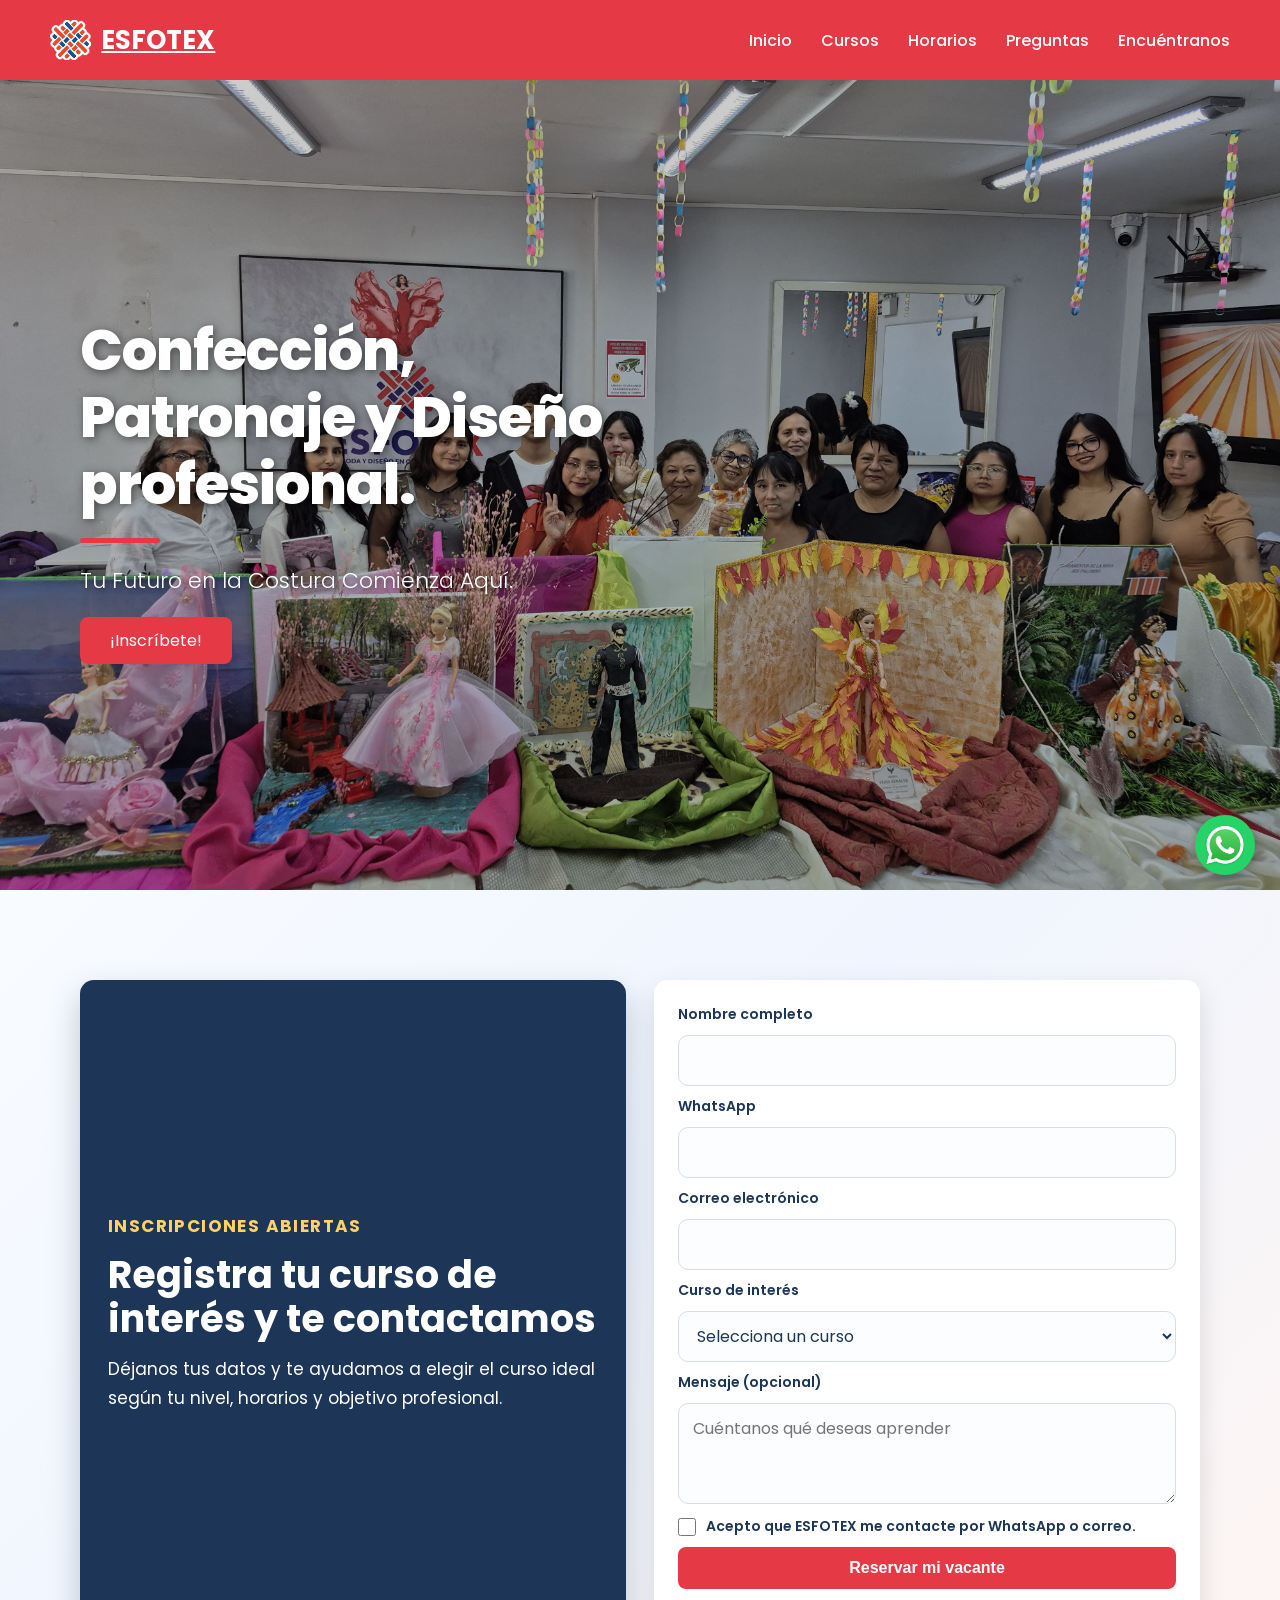
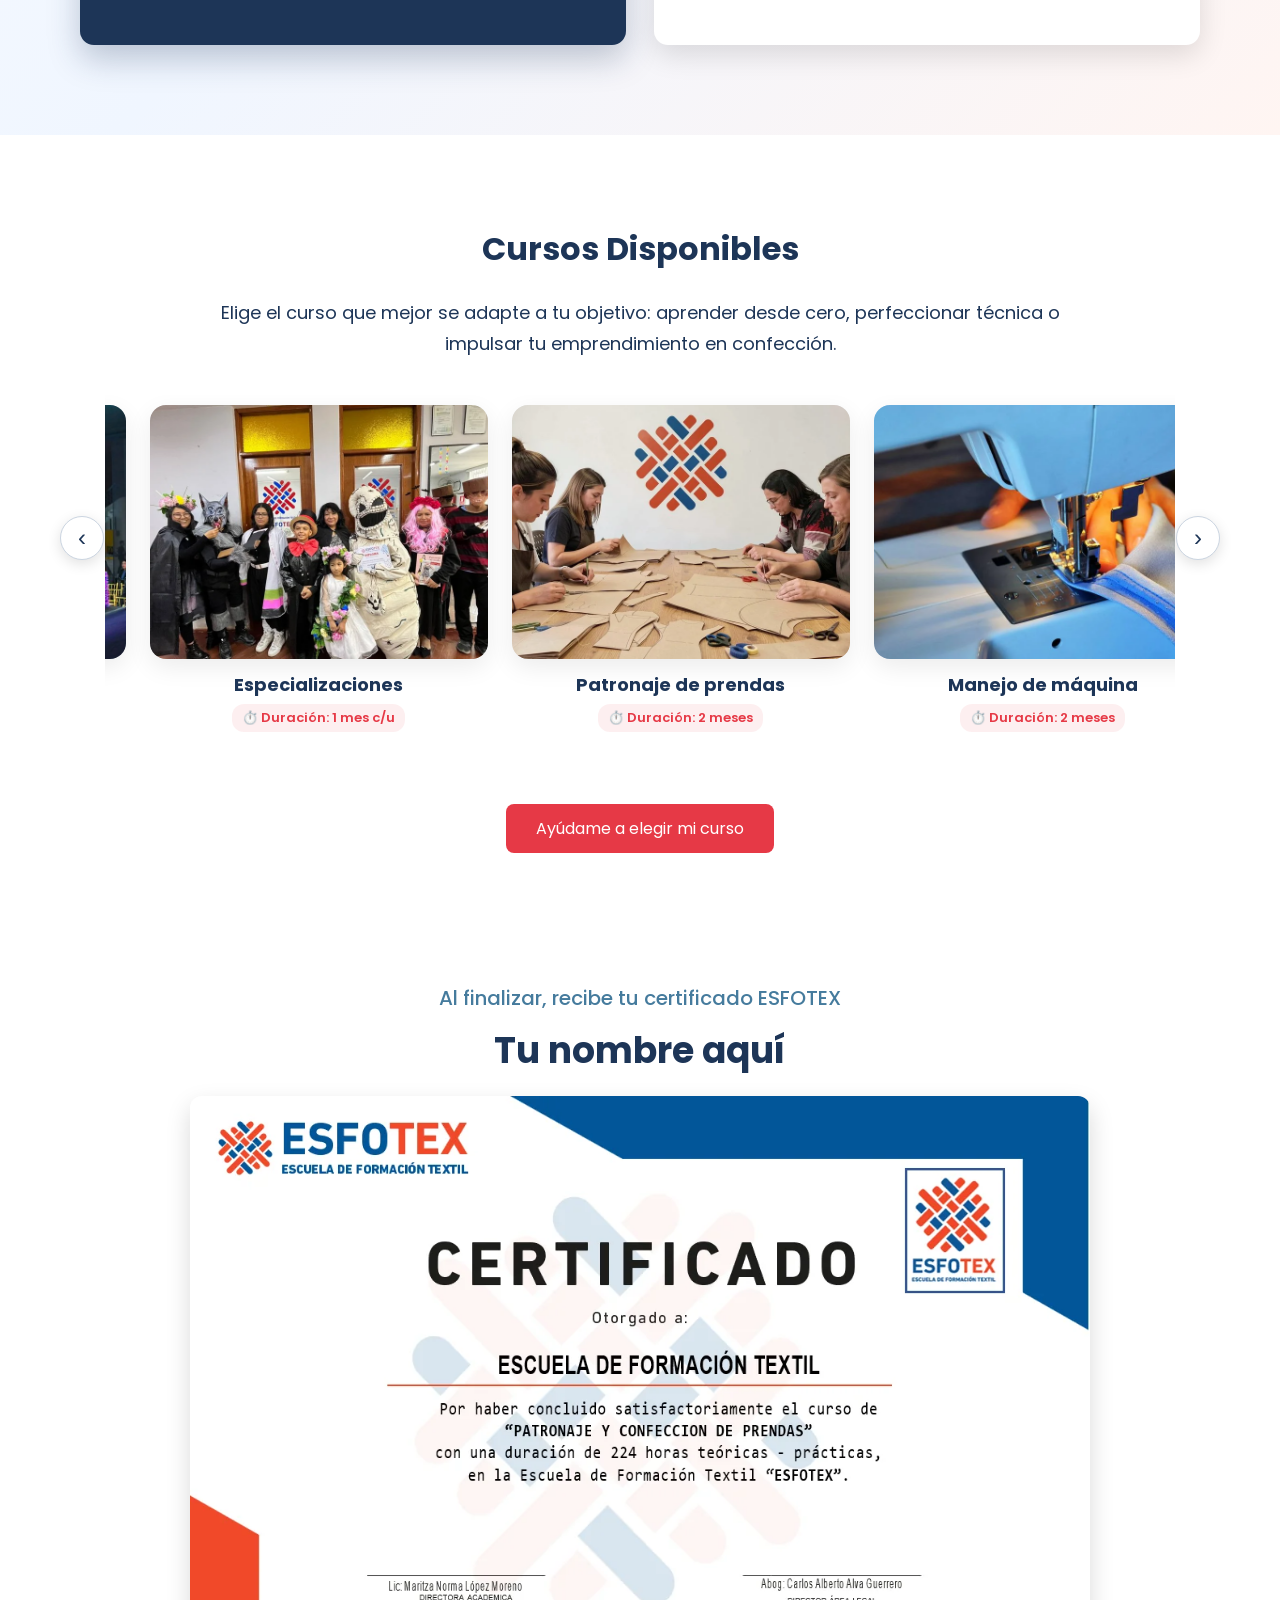
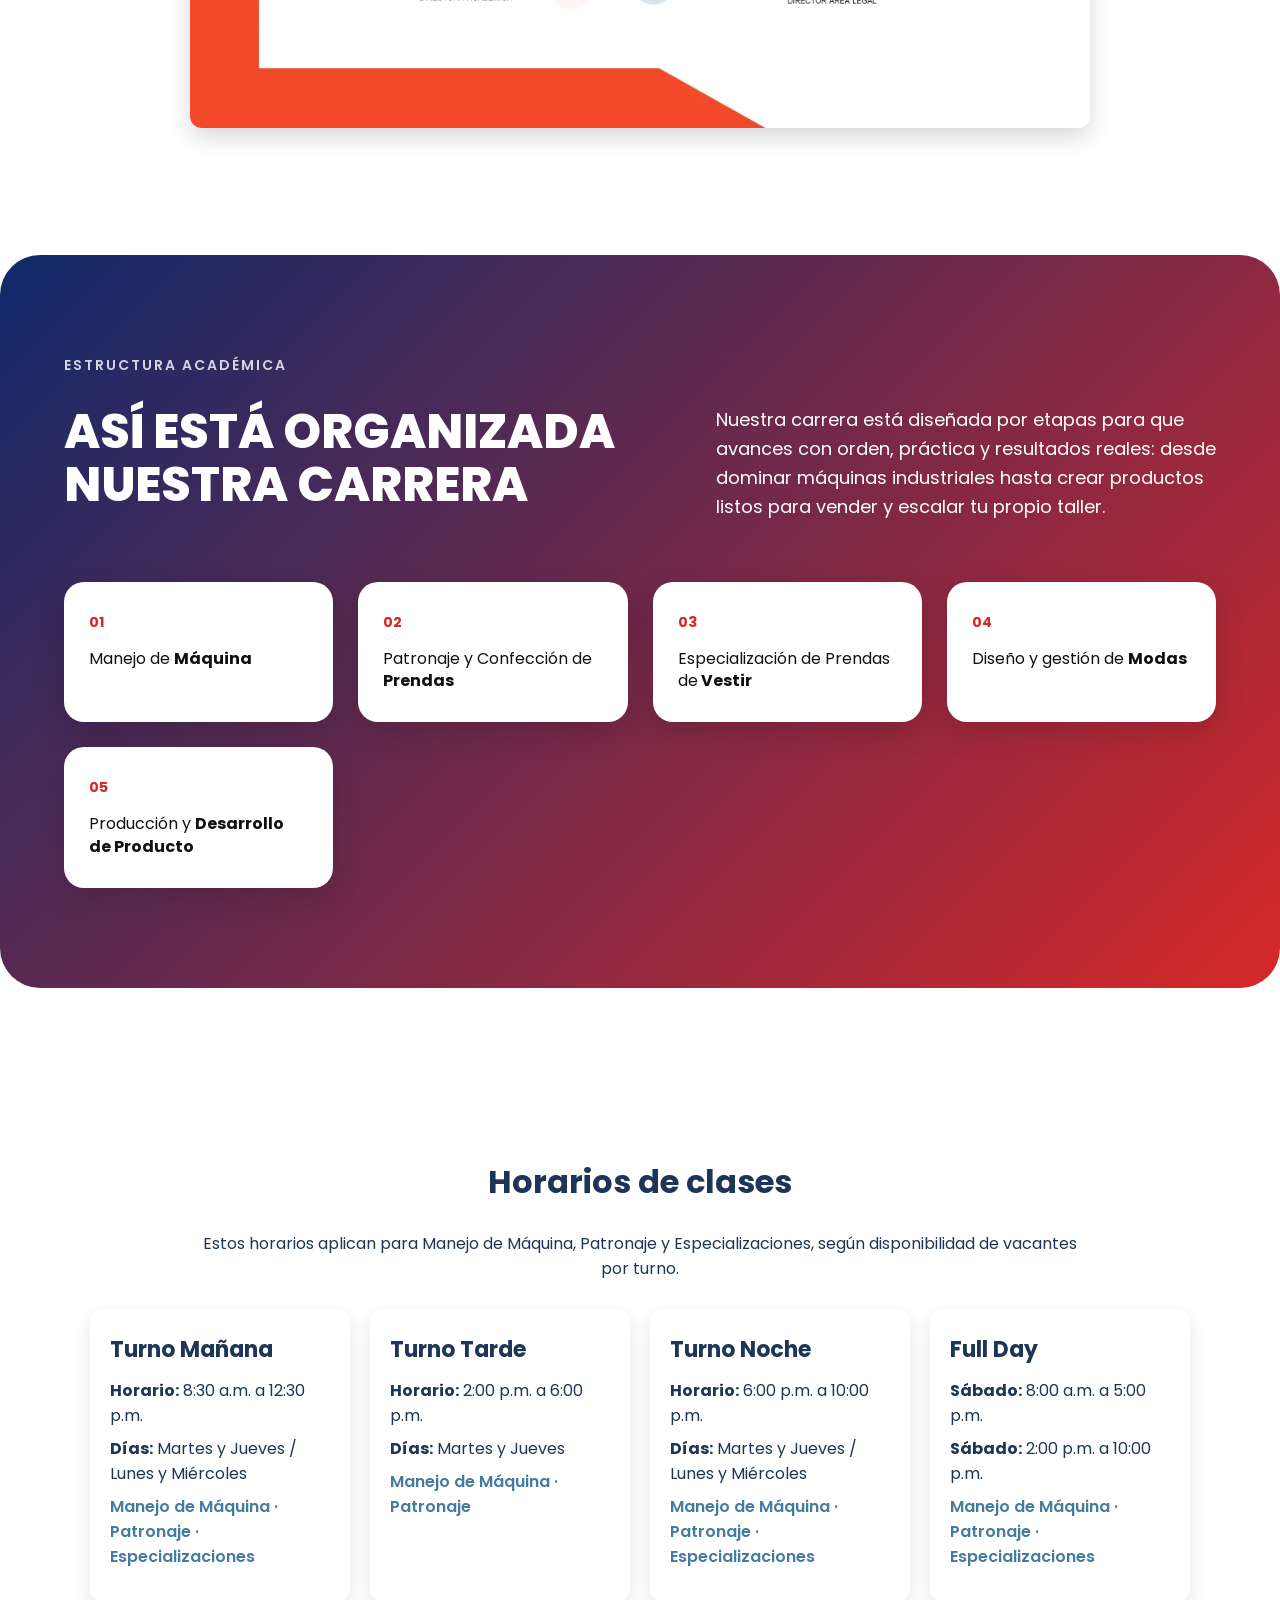
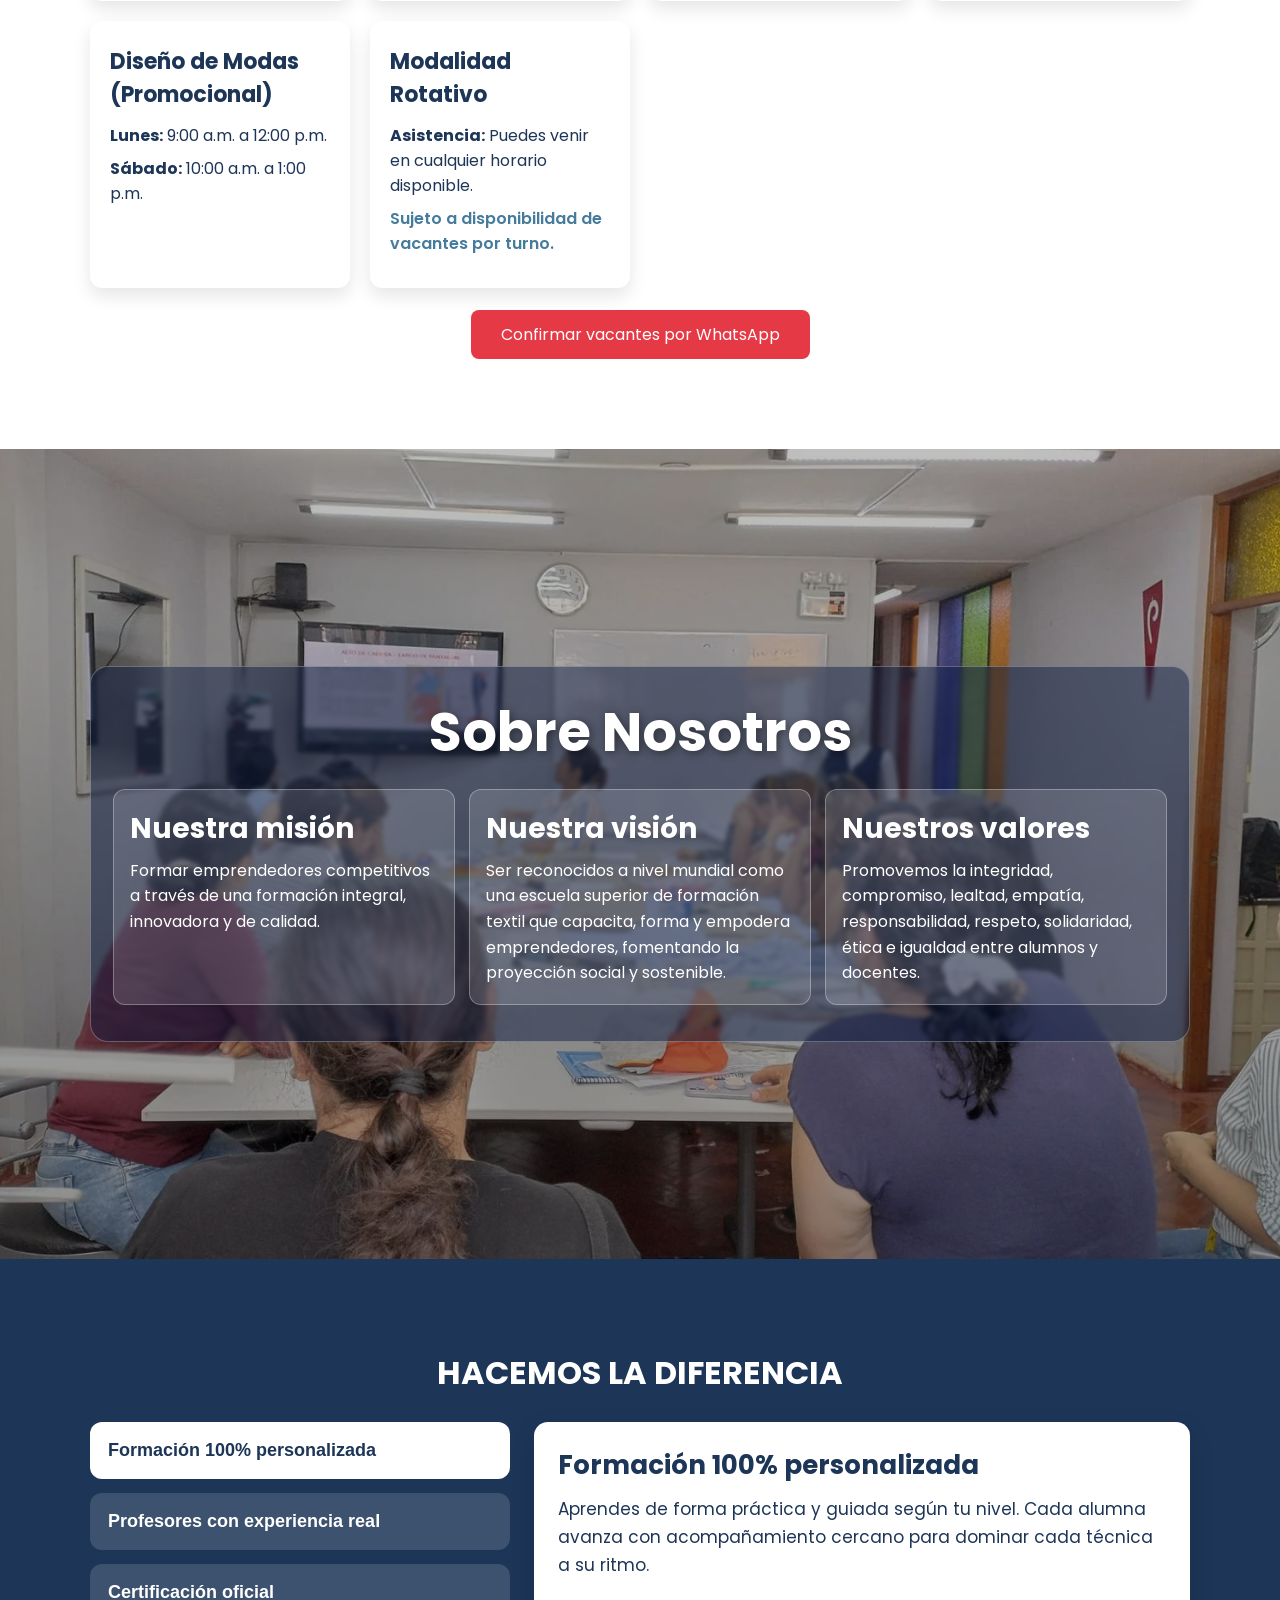
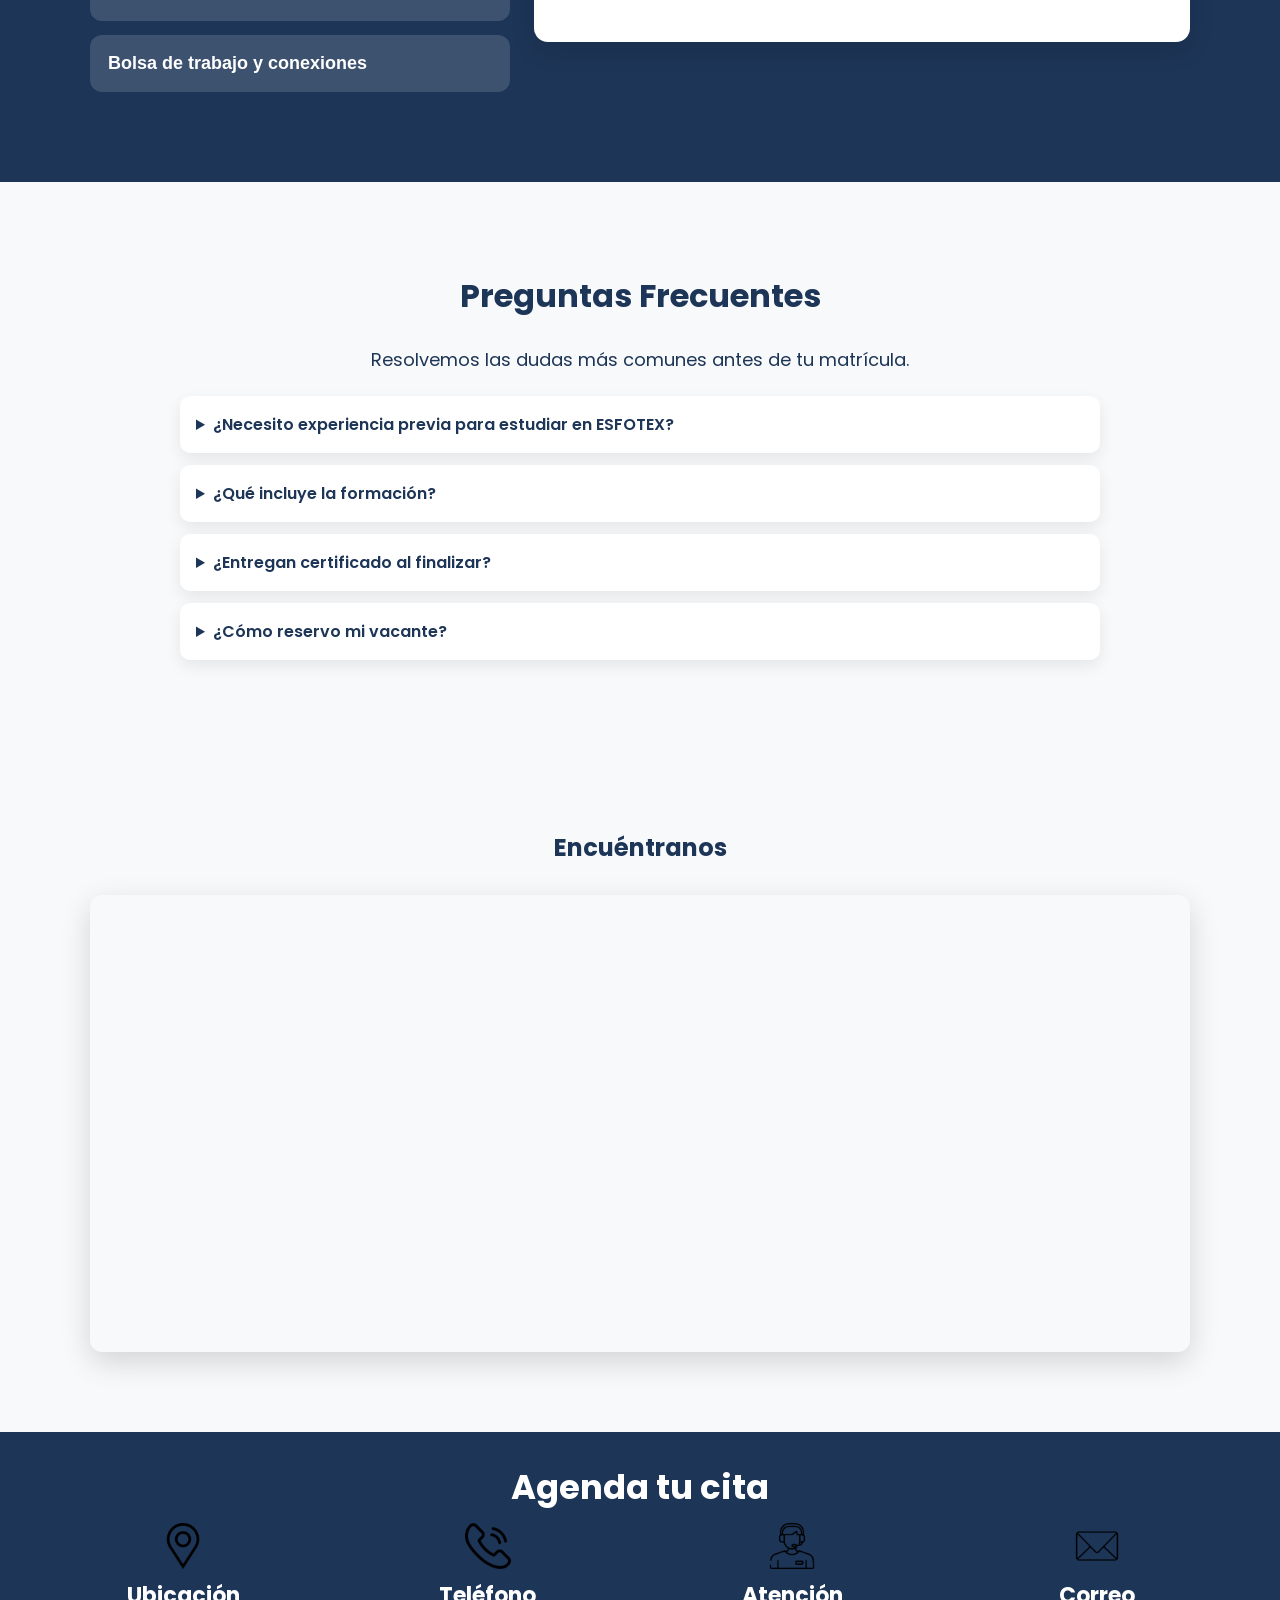
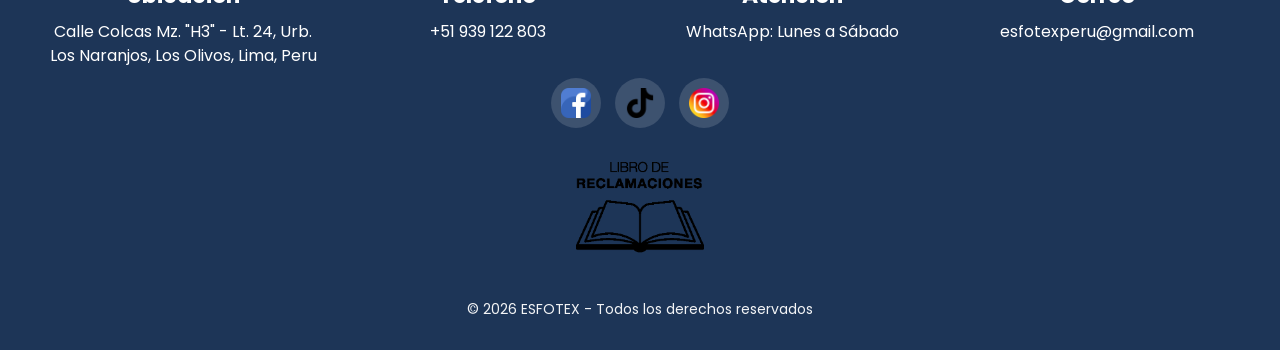
==== commit 72967bb8: "feat: transformar Cursos Disponibles en carrusel slider de 3 tarjetas con arrastre y loop infinito" ====
--- a/index.html
+++ b/index.html
@@ -171,38 +171,50 @@
 
 
 <!-- Cursos -->
-<section id="cursos" class="section">
+<section id="cursos" class="section courses-section">
     <h2>Cursos Disponibles</h2>
     <p class="section-copy">Elige el curso que mejor se adapte a tu objetivo: aprender desde cero, perfeccionar técnica o impulsar tu emprendimiento en confección.</p>
-    <div class="gallery-grid">
-        <a class="course-card" href="ManejoDeMaquina.html">
-            <img src="img/maquina-portada-card.webp" alt="Manejo de maquina" loading="lazy" decoding="async" width="900" height="540">
-            <p class="course-title">Manejo de maquina</p>
-            <span class="course-duration">⏱️ Duración: 2 meses</span><br>
-            <h6>Conoce más</h6>
-        </a>
-
-        <a class="course-card" href="Patronaje.html">
-            <img src="img/patronaje-portada-card.webp" alt="Patronaje de prendas" loading="lazy" decoding="async" width="900" height="540">
-            <p class="course-title">Patronaje de prendas</p>
-            <span class="course-duration">⏱️ Duración: 2 meses</span><br>
-            <h6>Conoce más</h6>
-        </a>
-
-        <a class="course-card" href="Especializaciones.html">
-            <img src="img/especializacion-portada-card.webp" alt="Especializaciones" loading="lazy" decoding="async" width="900" height="540">
-            <p class="course-title">Especializaciones</p>
-            <span class="course-duration">⏱️ Duración: 1 mes c/u</span><br>
-            <h6>Conoce más</h6>  
-        </a>
-
-        <a class="course-card" href="DiseñoDeModas.html">
-            <img src="img/diseño-portada-card.webp" alt="Diseño de modas" loading="lazy" decoding="async" width="900" height="540">
-            <p class="course-title">Diseño de modas</p>
-            <span class="course-duration">⏱️ Duración: 4 meses</span><br>
-            <h6>Conoce más</h6>
-        </a>
-    </div>
+    
+    <div class="courses-carousel-wrapper">
+        <button type="button" class="courses-carousel-btn courses-carousel-prev" id="coursesPrevBtn" aria-label="Curso anterior">‹</button>
+        
+        <div class="courses-carousel-track" id="coursesCarouselTrack">
+            <a class="course-slider-item" href="ManejoDeMaquina.html">
+                <div class="course-slider-img-wrap">
+                    <img src="img/maquina-portada-card.webp" alt="Manejo de máquina" loading="lazy" decoding="async" width="900" height="540">
+                </div>
+                <h3 class="course-slider-title">Manejo de máquina</h3>
+                <span class="course-duration">⏱️ Duración: 2 meses</span>
+            </a>
+
+            <a class="course-slider-item" href="Patronaje.html">
+                <div class="course-slider-img-wrap">
+                    <img src="img/patronaje-portada-card.webp" alt="Patronaje de prendas" loading="lazy" decoding="async" width="900" height="540">
+                </div>
+                <h3 class="course-slider-title">Patronaje de prendas</h3>
+                <span class="course-duration">⏱️ Duración: 2 meses</span>
+            </a>
+
+            <a class="course-slider-item" href="Especializaciones.html">
+                <div class="course-slider-img-wrap">
+                    <img src="img/especializacion-portada-card.webp" alt="Especializaciones" loading="lazy" decoding="async" width="900" height="540">
+                </div>
+                <h3 class="course-slider-title">Especializaciones</h3>
+                <span class="course-duration">⏱️ Duración: 1 mes c/u</span>
+            </a>
+
+            <a class="course-slider-item" href="DiseñoDeModas.html">
+                <div class="course-slider-img-wrap">
+                    <img src="img/diseño-portada-card.webp" alt="Diseño de modas" loading="lazy" decoding="async" width="900" height="540">
+                </div>
+                <h3 class="course-slider-title">Diseño de modas</h3>
+                <span class="course-duration">⏱️ Duración: 4 meses</span>
+            </a>
+        </div>
+
+        <button type="button" class="courses-carousel-btn courses-carousel-next" id="coursesNextBtn" aria-label="Siguiente curso">›</button>
+    </div>
+
     <a href="https://wa.me/51939122803?text=Hola%20ESFOTEX%2C%20quisiera%20que%20me%20ayuden%20a%20elegir%20el%20curso%20ideal%20para%20m%C3%AD." class="btn-primary section-cta">Ayúdame a elegir mi curso</a>
 </section>
 
@@ -460,7 +472,7 @@
         </div>
 
         <div class="footer-claims">
-            <a href="https://forms.gle/dKBL6Zdeza5PdntWA" target="_blank" rel="noopener noreferrer" aria-label="Libro de Reclamaciones">
+            <a href="LibroDeReclamaciones.html" aria-label="Libro de Reclamaciones">
                 <img src="img/reclamaciones.webp" alt="Libro de Reclamaciones" loading="lazy" decoding="async">
             </a>
         </div>
--- a/css/style.css
+++ b/css/style.css
@@ -2043,6 +2043,146 @@
 .spec-carousel-next{right:0;}
 }
 
+/* COURSES CAROUSEL (3 ITEMS PC - DRAG & SNAP & LOOP) */
+.courses-carousel-wrapper {
+    position: relative;
+    max-width: 1200px;
+    margin: 36px auto 30px;
+    padding: 0 45px;
+}
+
+.courses-carousel-track {
+    display: flex;
+    gap: 24px;
+    overflow-x: auto;
+    scroll-snap-type: x mandatory;
+    scroll-behavior: smooth;
+    -webkit-overflow-scrolling: touch;
+    padding: 10px 4px 20px;
+    scrollbar-width: none;
+    cursor: grab;
+    user-select: none;
+}
+.courses-carousel-track.is-dragging {
+    cursor: grabbing;
+    scroll-snap-type: none;
+    scroll-behavior: auto;
+}
+.courses-carousel-track::-webkit-scrollbar {
+    display: none;
+}
+
+.course-slider-item {
+    flex: 0 0 calc((100% - 48px) / 3);
+    width: calc((100% - 48px) / 3);
+    scroll-snap-align: start;
+    text-decoration: none;
+    color: inherit;
+    display: flex;
+    flex-direction: column;
+    align-items: center;
+    text-align: center;
+    transition: transform 0.3s ease;
+}
+
+.course-slider-item:hover {
+    transform: translateY(-5px);
+}
+
+.course-slider-img-wrap {
+    width: 100%;
+    aspect-ratio: 4 / 3;
+    border-radius: 16px;
+    overflow: hidden;
+    box-shadow: 0 8px 24px rgba(0, 0, 0, 0.08);
+    margin-bottom: 14px;
+    background: #f1f5f9;
+}
+
+.course-slider-img-wrap img {
+    width: 100%;
+    height: 100%;
+    object-fit: cover;
+    transition: transform 0.4s ease;
+}
+
+.course-slider-item:hover .course-slider-img-wrap img {
+    transform: scale(1.05);
+}
+
+.course-slider-title {
+    font-size: 18px;
+    font-weight: 700;
+    color: var(--azul);
+    margin-bottom: 6px;
+    line-height: 1.3;
+}
+
+.course-slider-item .course-duration {
+    font-size: 13px;
+    margin-top: 2px;
+}
+
+.courses-carousel-btn {
+    position: absolute;
+    top: 40%;
+    transform: translateY(-50%);
+    width: 44px;
+    height: 44px;
+    border-radius: 50%;
+    background: white;
+    color: var(--azul);
+    border: 1px solid #cbd5e1;
+    box-shadow: 0 4px 14px rgba(0, 0, 0, 0.12);
+    font-size: 24px;
+    line-height: 1;
+    display: flex;
+    align-items: center;
+    justify-content: center;
+    cursor: pointer;
+    z-index: 10;
+    transition: all 0.25s ease;
+}
+
+.courses-carousel-btn:hover {
+    background: var(--azul);
+    color: white;
+    border-color: var(--azul);
+    box-shadow: 0 6px 20px rgba(29, 53, 87, 0.25);
+    transform: translateY(-50%) scale(1.08);
+}
+
+.courses-carousel-prev {
+    left: 0;
+}
+.courses-carousel-next {
+    right: 0;
+}
+
+@media (max-width: 992px) {
+    .course-slider-item {
+        flex: 0 0 calc((100% - 24px) / 2);
+        width: calc((100% - 24px) / 2);
+    }
+}
+
+@media (max-width: 640px) {
+    .courses-carousel-wrapper {
+        padding: 0 10px;
+    }
+    .course-slider-item {
+        flex: 0 0 84%;
+        width: 84%;
+    }
+    .courses-carousel-btn {
+        width: 38px;
+        height: 38px;
+        font-size: 20px;
+    }
+    .courses-carousel-prev { left: -5px; }
+    .courses-carousel-next { right: -5px; }
+}
+
 /* PROMO POPUP MODAL */
 .promo-modal{
 position:fixed;
@@ -2057,7 +2197,7 @@
 opacity:0;
 visibility:hidden;
 transition:opacity .35s ease, visibility .35s ease;
-padding:20px;
+padding:16px;
 }
 .promo-modal.is-active{
 opacity:1;
@@ -2069,84 +2209,93 @@
 left:0;
 width:100%;
 height:100%;
-background:rgba(0,0,0,0.65);
-backdrop-filter:blur(3px);
+background:rgba(13,27,42,0.75);
+backdrop-filter:blur(4px);
 }
 .promo-modal-content{
 position:relative;
 background:white;
 width:100%;
-max-width:440px;
-border-radius:16px;
-overflow:hidden;
-box-shadow:0 20px 50px rgba(0,0,0,0.3);
+max-width:480px;
+max-height:92vh;
+border-radius:18px;
+overflow-y:auto;
+box-shadow:0 24px 60px rgba(0,0,0,0.4);
 z-index:10;
-transform:scale(0.9);
+transform:scale(0.92);
 transition:transform .35s cubic-bezier(0.175, 0.885, 0.32, 1.275);
-text-align:center;
+display:flex;
+flex-direction:column;
 }
 .promo-modal.is-active .promo-modal-content{
 transform:scale(1);
 }
 .promo-modal-close{
 position:absolute;
-top:12px;
-right:12px;
-width:32px;
-height:32px;
+top:10px;
+right:10px;
+width:36px;
+height:36px;
 border-radius:50%;
-background:rgba(0,0,0,0.5);
+background:var(--azul);
 color:white;
-border:none;
-font-size:20px;
+border:2px solid white;
+font-size:22px;
 cursor:pointer;
 display:flex;
 align-items:center;
 justify-content:center;
-z-index:20;
-transition:background .2s ease;
+z-index:30;
+box-shadow:0 4px 12px rgba(0,0,0,0.3);
+transition:all .2s ease;
+line-height:1;
 }
 .promo-modal-close:hover{
 background:var(--rojo);
+transform:scale(1.1);
 }
 .promo-modal-header{
 background:linear-gradient(135deg, var(--azul) 0%, #0d1b2a 100%);
-padding:24px 20px 18px;
-color:white;
+padding:16px 16px 0;
+text-align:center;
 position:relative;
 }
 .promo-modal-badge{
 display:inline-block;
 background:var(--rojo);
 color:white;
-font-size:11px;
+font-size:12px;
 font-weight:700;
-padding:4px 12px;
+padding:4px 14px;
 border-radius:20px;
 letter-spacing:.5px;
-margin-bottom:8px;
+margin-bottom:10px;
 box-shadow:0 4px 10px rgba(230,57,70,0.4);
 }
 .promo-modal-img{
 width:100%;
-max-height:220px;
-object-fit:cover;
-border-bottom:3px solid var(--rojo);
-margin-top:10px;
+height:auto;
+max-height:360px;
+object-fit:contain;
+display:block;
+background:#0d1b2a;
 }
 .promo-modal-body{
-padding:24px 22px;
+padding:20px 22px 24px;
+text-align:center;
+background:white;
 }
 .promo-modal-body h3{
 font-size:20px;
+font-weight:700;
 color:var(--azul);
-margin-bottom:10px;
+margin-bottom:8px;
 line-height:1.3;
 }
 .promo-modal-body p{
 font-size:14px;
-color:#4a5568;
-margin-bottom:20px;
+color:#475569;
+margin-bottom:18px;
 line-height:1.5;
 }
 .promo-modal-cta{
@@ -2155,6 +2304,188 @@
 text-align:center;
 font-size:15px;
 font-weight:700;
-padding:12px 20px;
+padding:13px 20px;
 border-radius:10px;
+box-shadow:0 6px 18px rgba(230,57,70,0.35);
+transition:all .25s ease;
+}
+.promo-modal-cta:hover{
+transform:translateY(-2px);
+box-shadow:0 8px 24px rgba(230,57,70,0.5);
+}
+
+/* HERO RECLAMACIONES DEDICADO */
+.reclamaciones-hero{
+background:linear-gradient(135deg, var(--azul) 0%, #0d1b2a 100%);
+padding:130px 20px 50px;
+text-align:center;
+color:white;
+width:100%;
+}
+.reclamaciones-hero-content{
+max-width:900px;
+margin:0 auto;
+}
+.reclamaciones-hero-content h1{
+font-size:42px;
+font-weight:800;
+color:white;
+margin-bottom:12px;
+line-height:1.2;
+}
+.reclamaciones-hero-content p{
+font-size:17px;
+color:rgba(255,255,255,0.9);
+line-height:1.5;
+max-width:750px;
+margin:0 auto;
+}
+
+@media(max-width:768px){
+.reclamaciones-hero{
+padding:115px 16px 36px;
+}
+.reclamaciones-hero-content h1{
+font-size:26px;
+line-height:1.25;
+}
+.reclamaciones-hero-content p{
+font-size:14px;
+}
+}
+
+/* RECLAMACIONES SECTION */
+.reclamaciones-section{
+background:#f8fafc;
+padding:50px 20px 80px;
+}
+.reclamaciones-container{
+max-width:960px;
+margin:0 auto;
+background:white;
+padding:40px;
+border-radius:16px;
+box-shadow:0 10px 30px rgba(0,0,0,0.06);
+border:1px solid #e2e8f0;
+}
+.reclamaciones-header-info{
+border-bottom:2px solid var(--rojo);
+padding-bottom:20px;
+margin-bottom:30px;
+}
+.reclamaciones-header-info h2{
+color:var(--azul);
+font-size:26px;
+font-weight:700;
+margin-bottom:5px;
+}
+.reclamaciones-leyenda{
+font-size:12.5px;
+color:#64748b;
+line-height:1.5;
+margin-top:10px;
+background:#f1f5f9;
+padding:10px 14px;
+border-radius:8px;
+}
+.reclamacion-block{
+border:1px solid #cbd5e1;
+border-radius:12px;
+padding:24px;
+margin-bottom:25px;
+background:#fafafa;
+}
+.reclamacion-block legend{
+font-weight:700;
+font-size:15px;
+color:var(--azul);
+padding:0 10px;
+background:white;
+border-radius:6px;
+border:1px solid #cbd5e1;
+}
+.form-group-grid{
+display:grid;
+grid-template-columns:repeat(auto-fit, minmax(240px, 1fr));
+gap:16px;
+margin-bottom:12px;
+}
+.form-field{
+display:flex;
+flex-direction:column;
+margin-bottom:12px;
+}
+.form-field label{
+font-size:13px;
+font-weight:600;
+color:#334155;
+margin-bottom:6px;
+}
+.form-field input[type="text"],
+.form-field input[type="email"],
+.form-field input[type="tel"],
+.form-field input[type="number"],
+.form-field select,
+.form-field textarea{
+padding:10px 14px;
+border:1px solid #cbd5e1;
+border-radius:8px;
+font-size:14px;
+font-family:inherit;
+transition:border-color .2s ease, box-shadow .2s ease;
+background:white;
+}
+.form-field input:focus,
+.form-field select:focus,
+.form-field textarea:focus{
+outline:none;
+border-color:var(--azul-claro);
+box-shadow:0 0 0 3px rgba(69,123,157,0.15);
+}
+.radio-group{
+display:flex;
+gap:20px;
+align-items:center;
+margin-top:6px;
+}
+.radio-group label{
+font-weight:500;
+cursor:pointer;
+display:flex;
+align-items:center;
+gap:6px;
+font-size:14px;
+}
+.radio-group-cards{
+display:grid;
+grid-template-columns:repeat(auto-fit, minmax(280px, 1fr));
+gap:12px;
+margin-top:8px;
+}
+.radio-card{
+background:white;
+border:1px solid #cbd5e1;
+padding:12px 16px;
+border-radius:8px;
+display:flex;
+align-items:flex-start;
+gap:10px;
+cursor:pointer;
+font-size:13px;
+transition:border-color .2s ease;
+}
+.radio-card input{
+margin-top:3px;
+}
+.radio-card:hover{
+border-color:var(--azul-claro);
+}
+
+@media(max-width:768px){
+.reclamaciones-container{
+padding:22px 16px;
+}
+.reclamacion-block{
+padding:16px 12px;
+}
 }
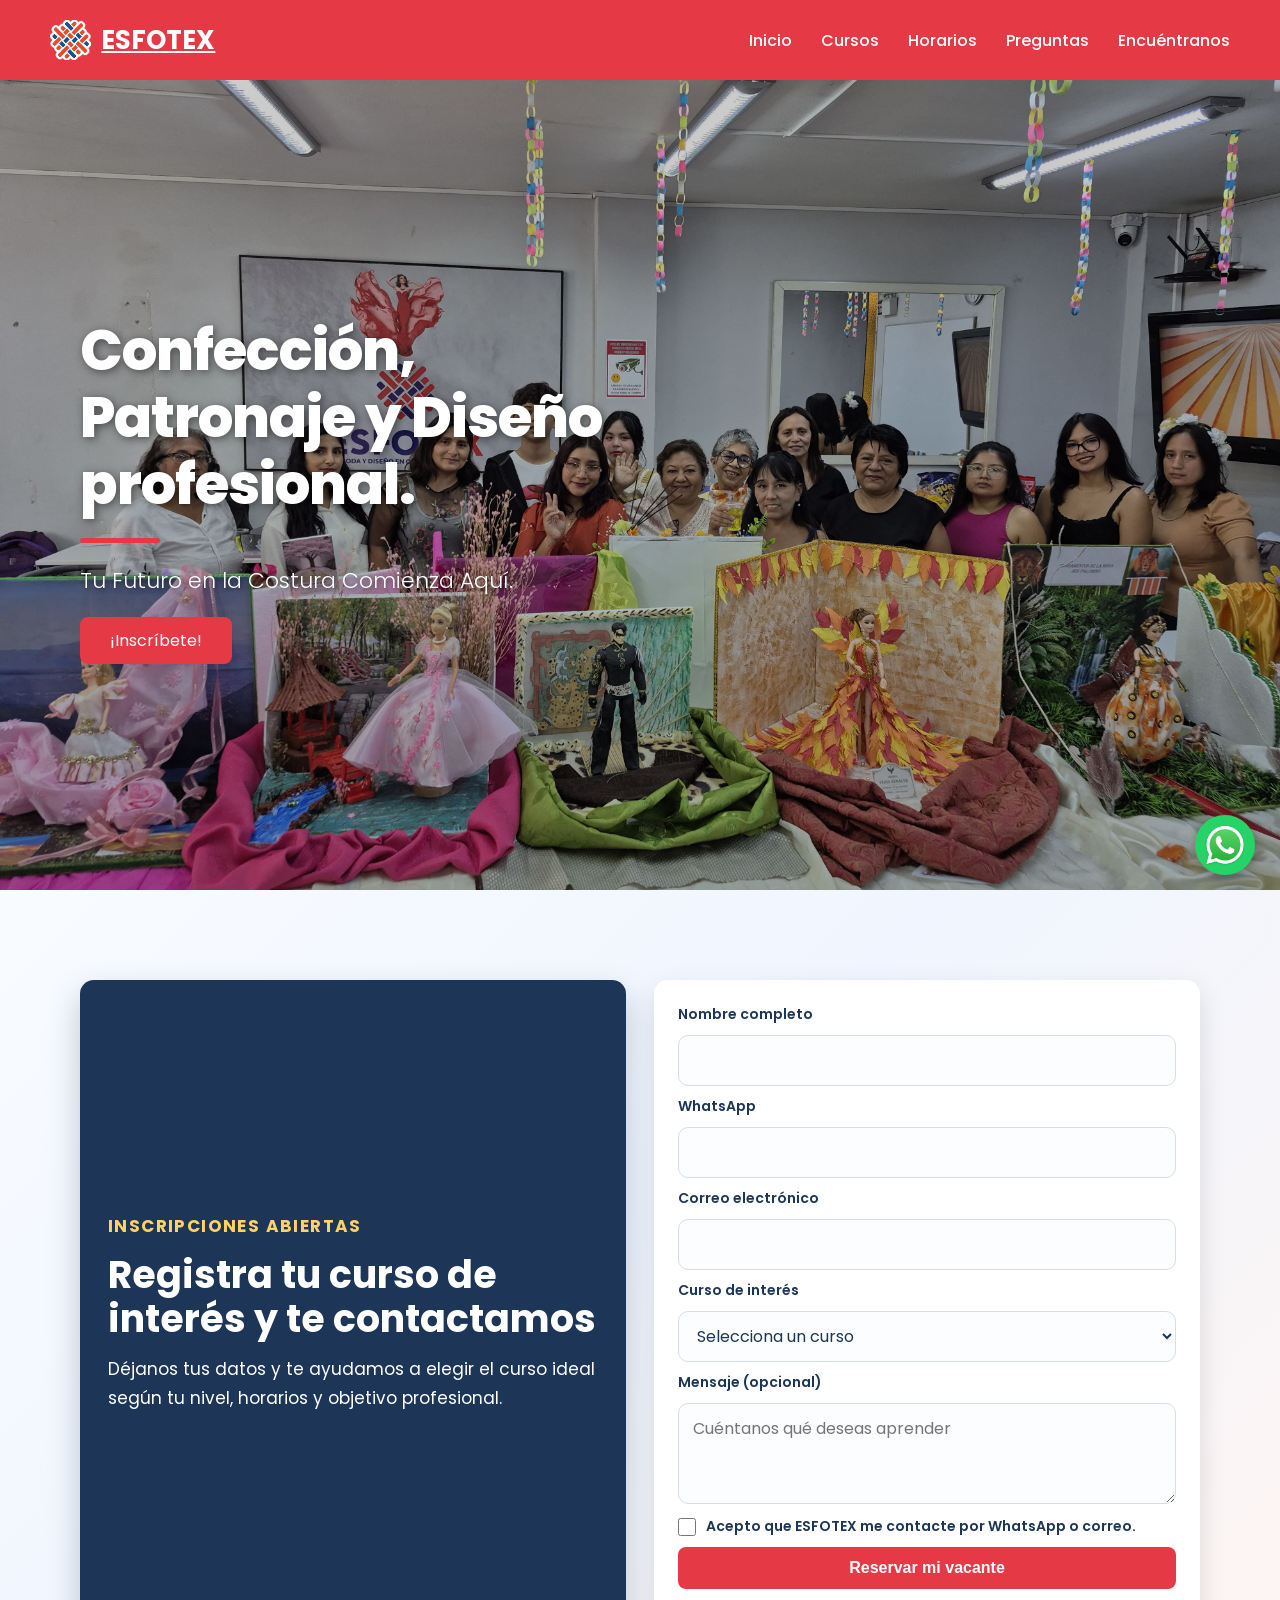
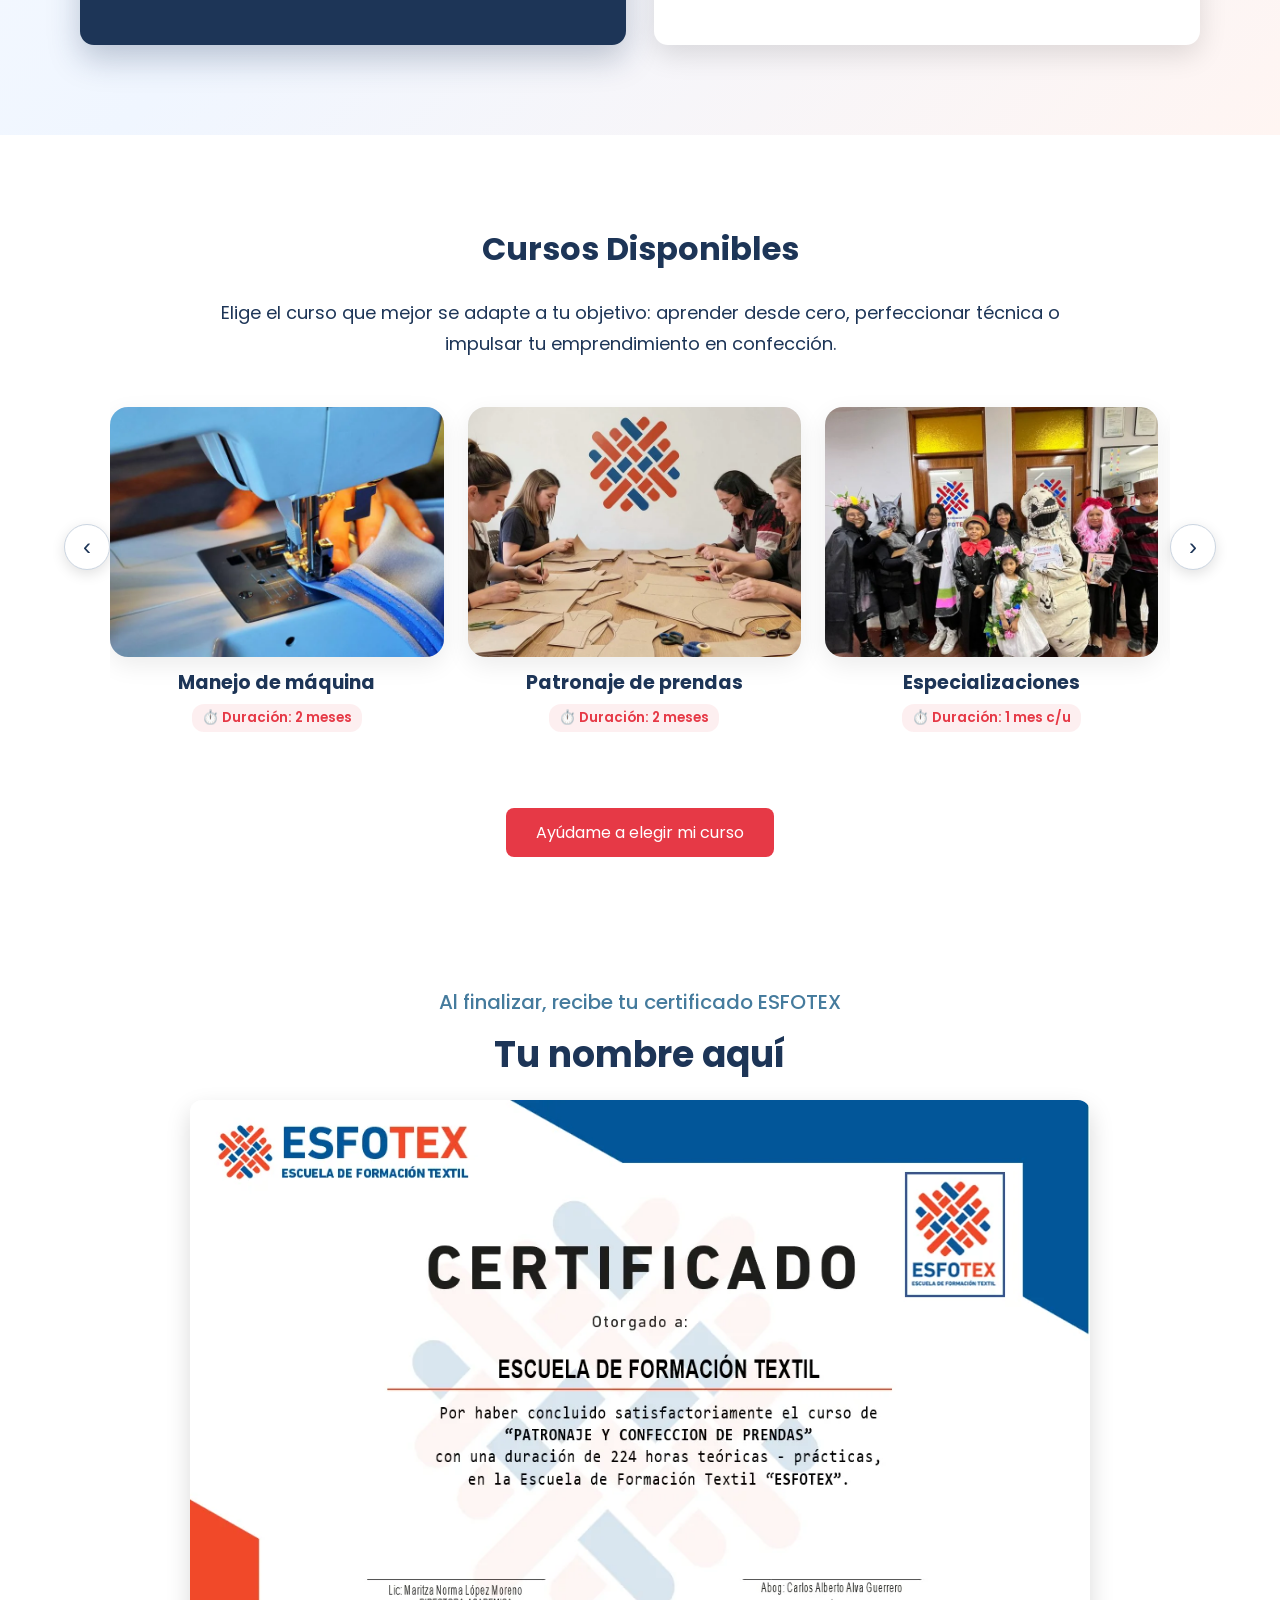
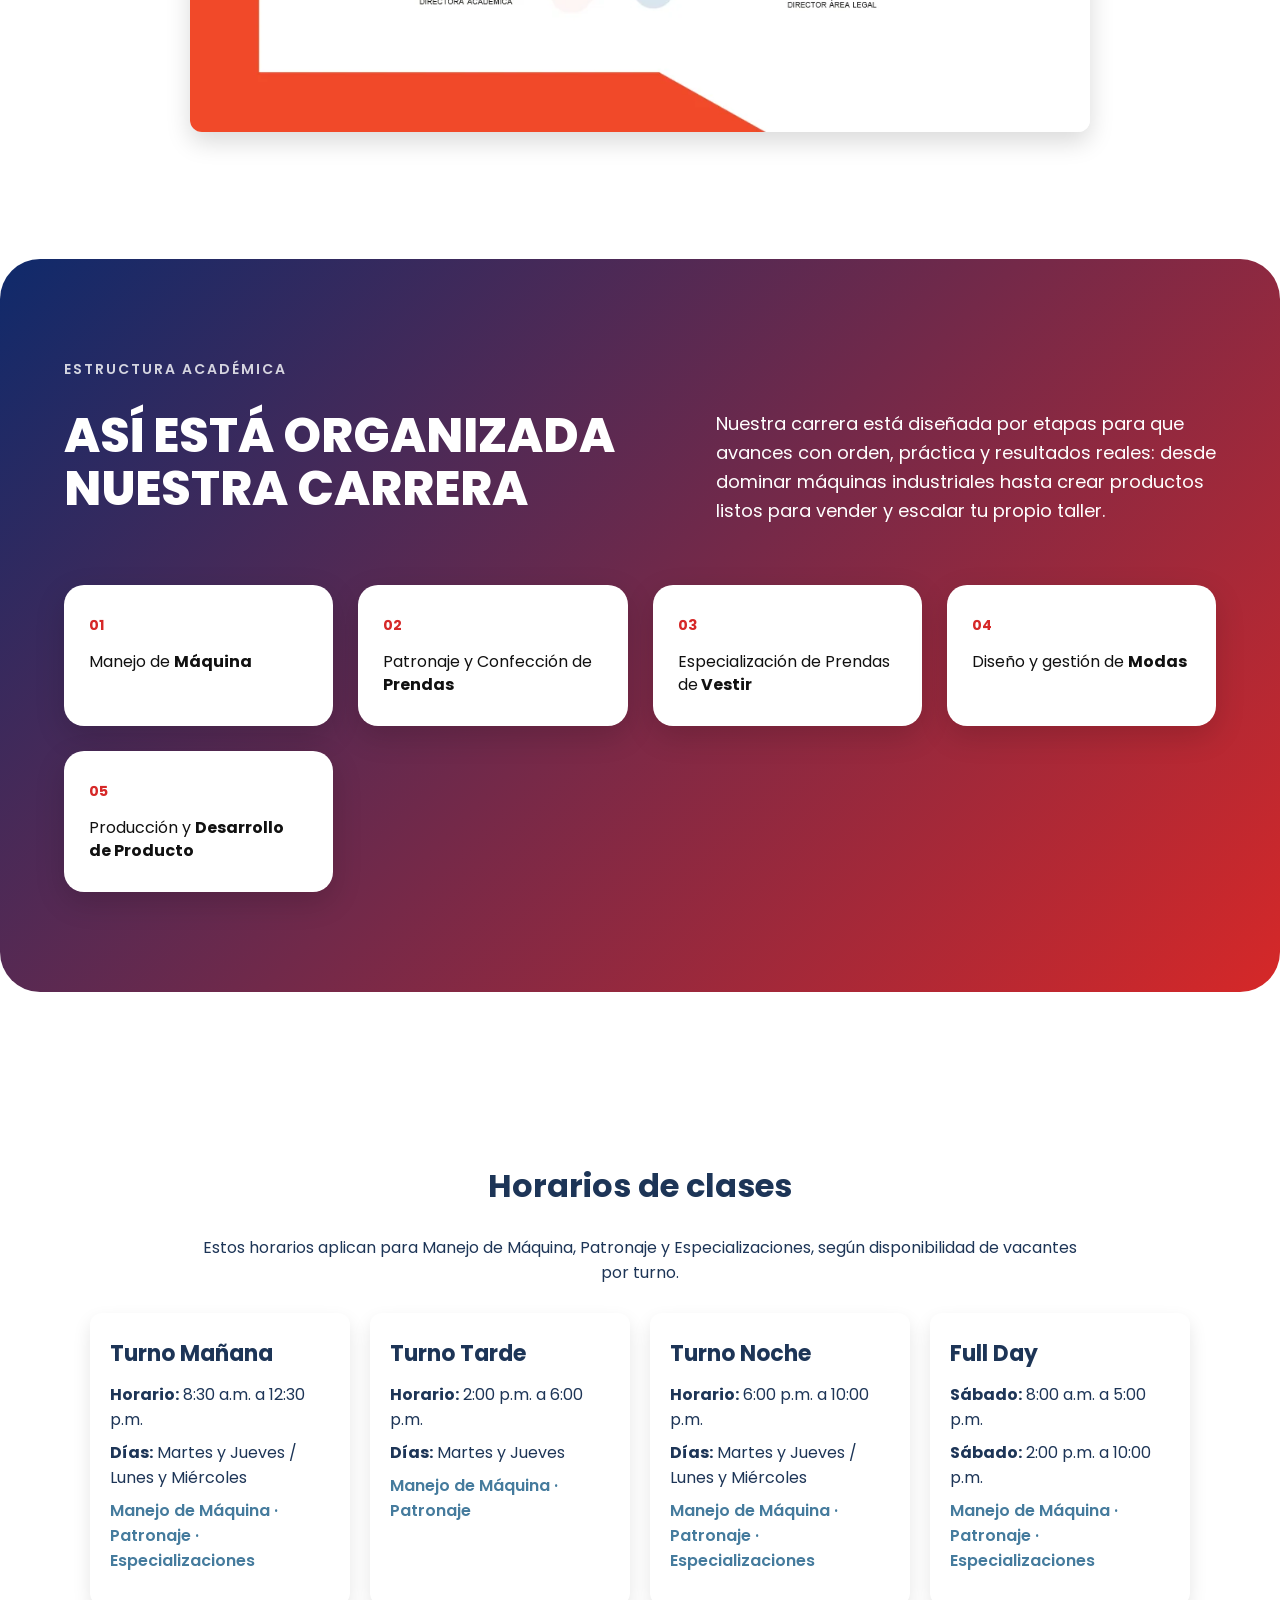
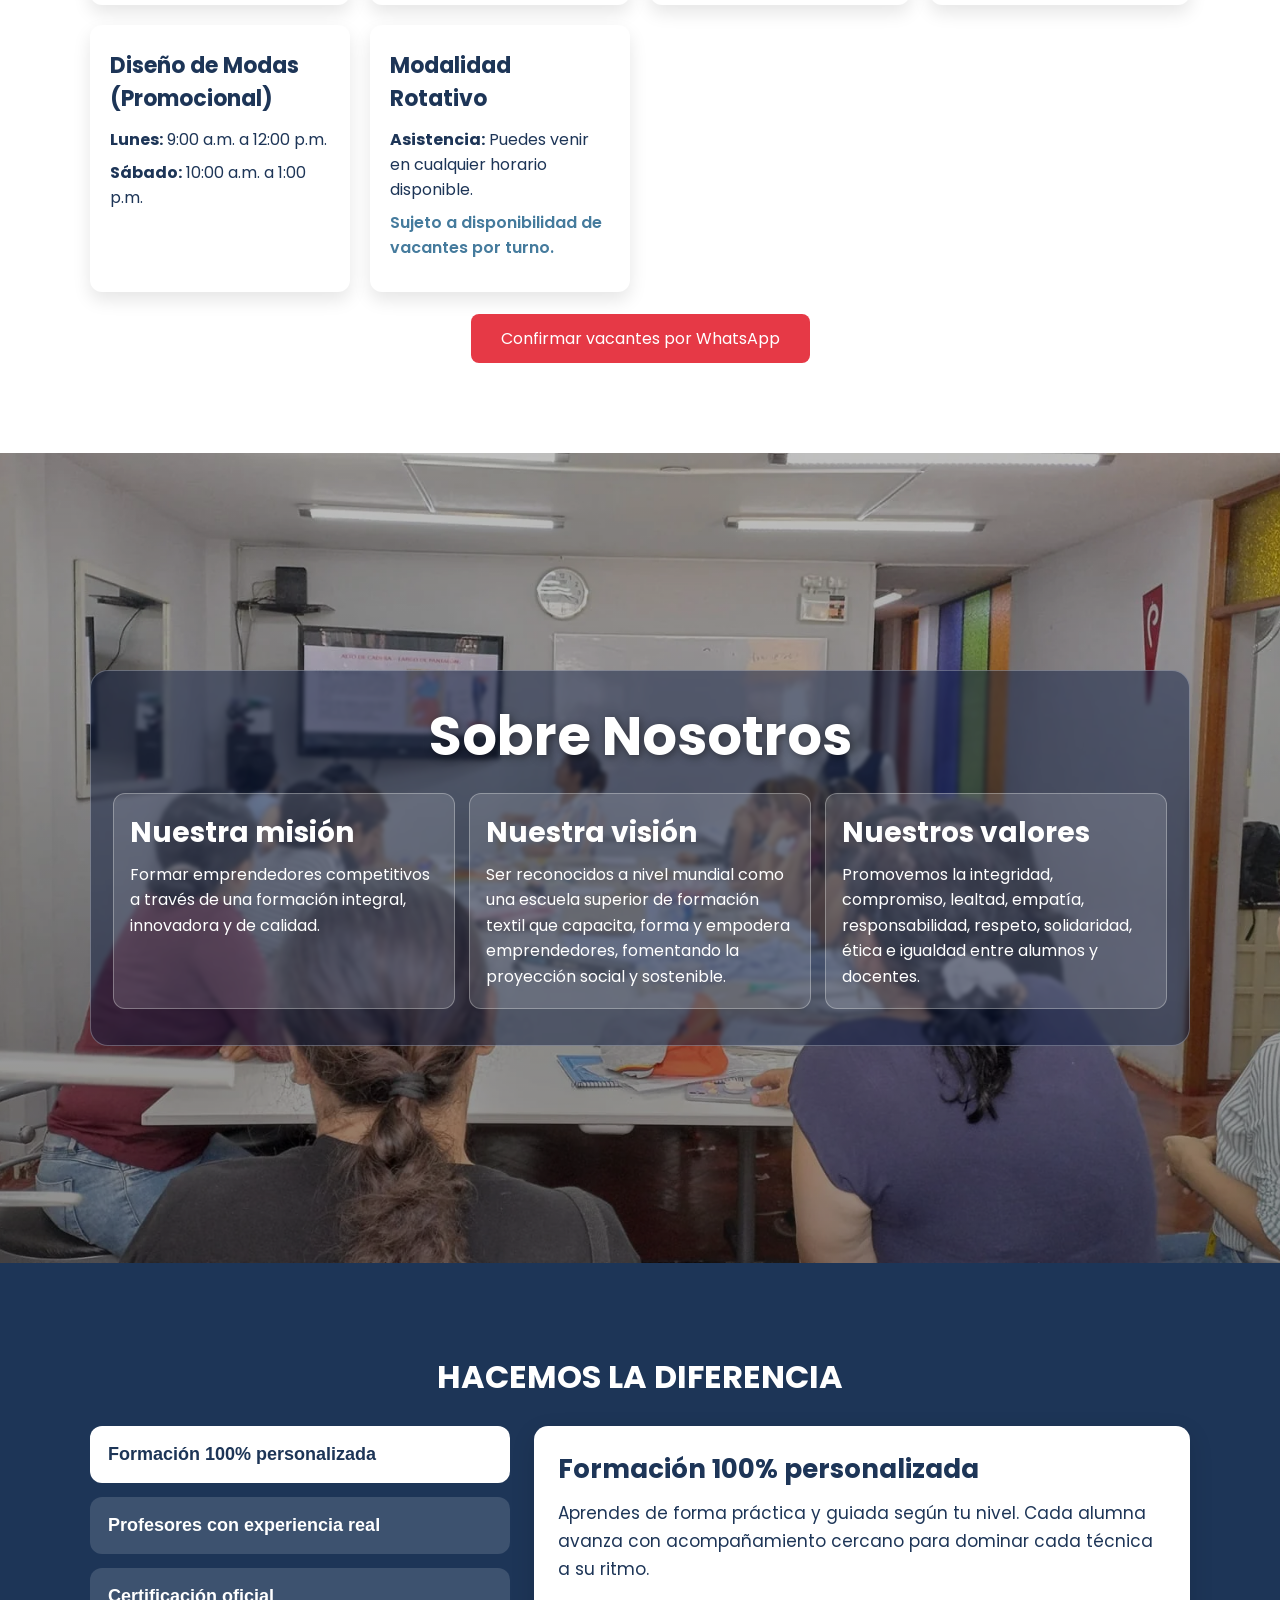
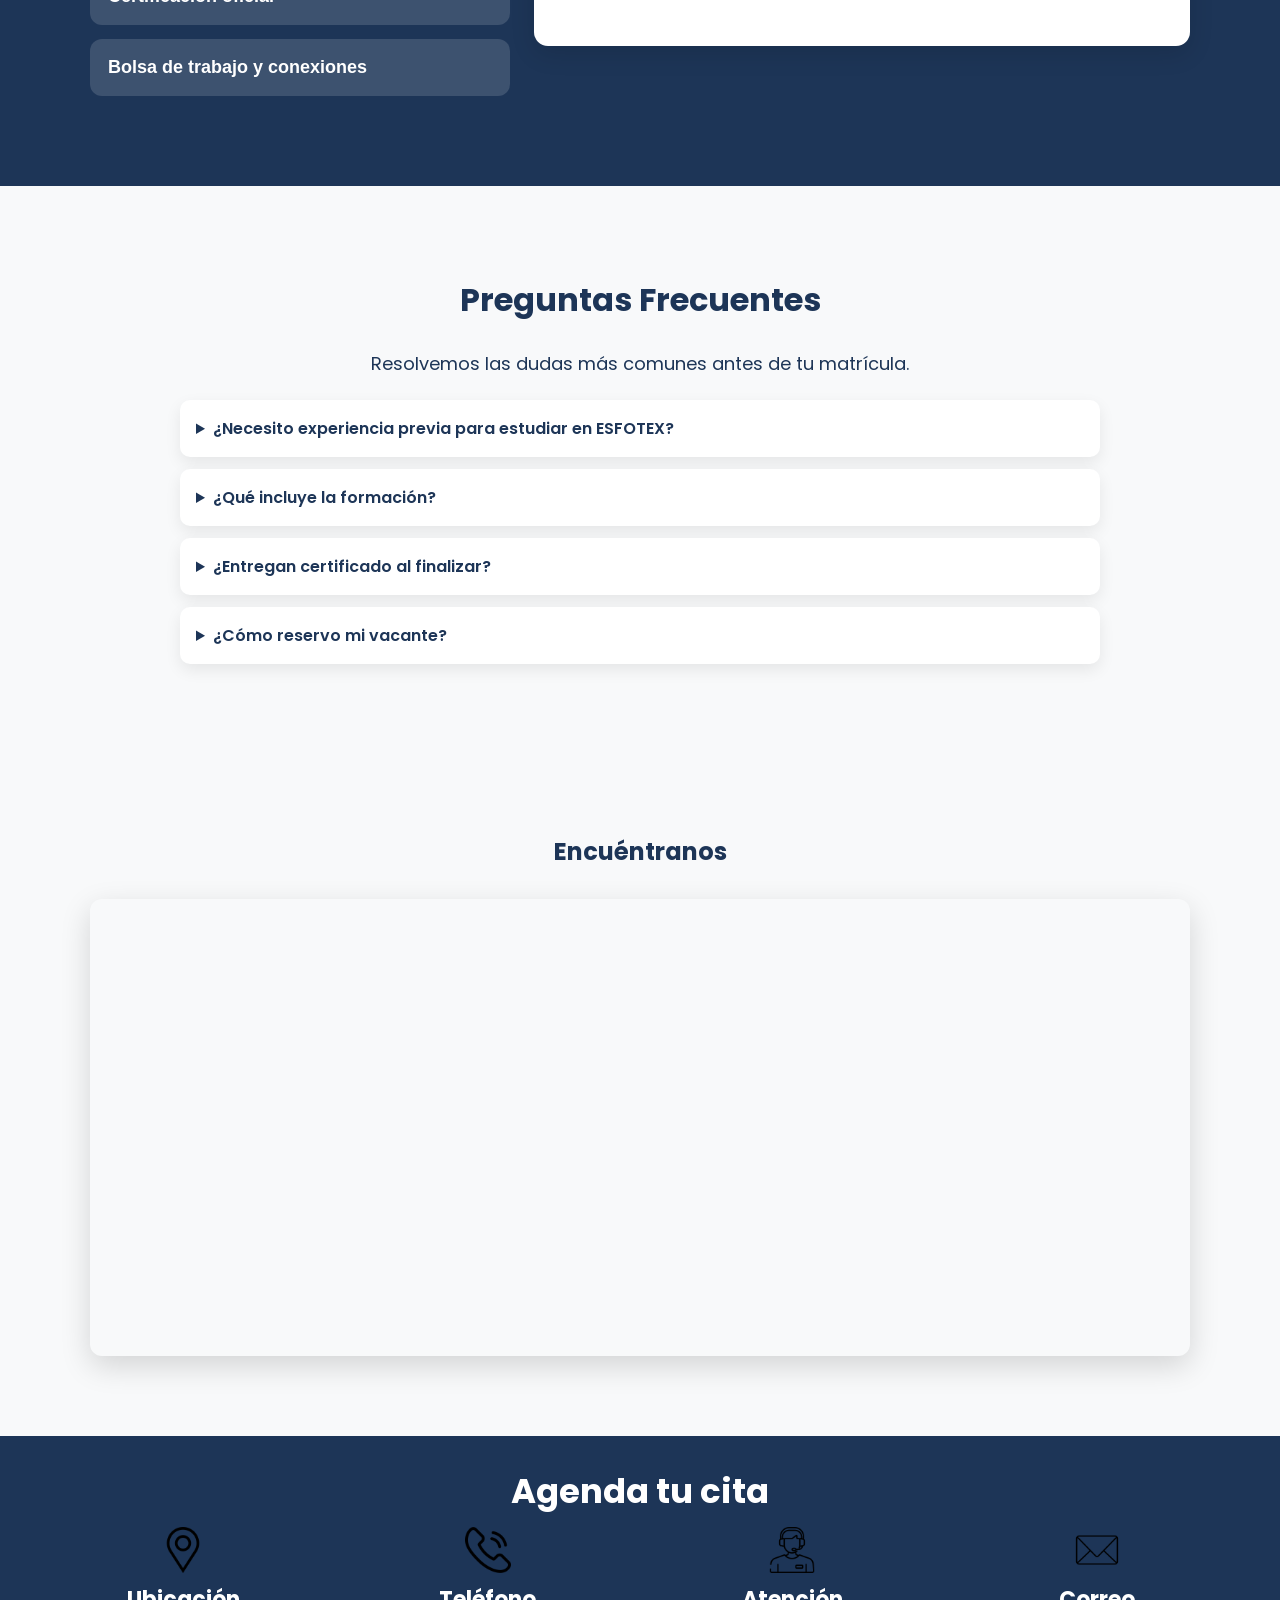
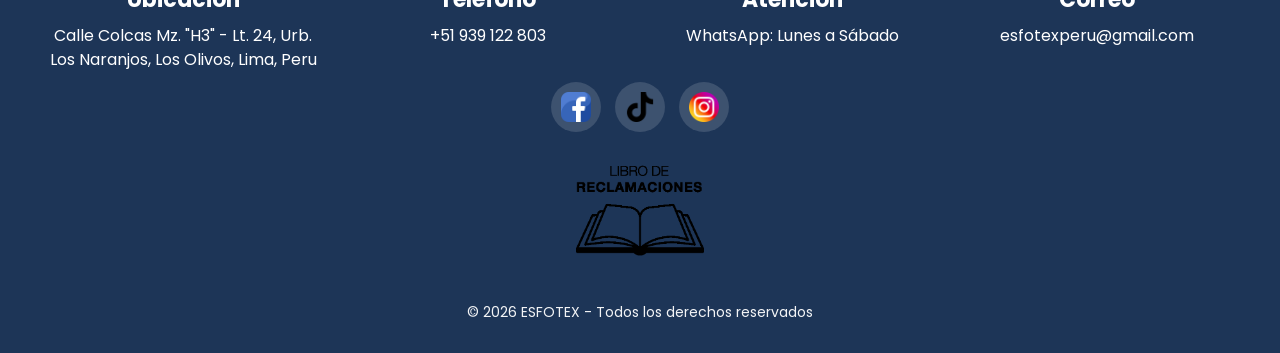
==== commit 469dc9e7: "fix: optimizar carrusel a 1360px de ancho, desactivar arrastre nativo y suavizar loop en movil" ====
--- a/index.html
+++ b/index.html
@@ -179,33 +179,33 @@
         <button type="button" class="courses-carousel-btn courses-carousel-prev" id="coursesPrevBtn" aria-label="Curso anterior">‹</button>
         
         <div class="courses-carousel-track" id="coursesCarouselTrack">
-            <a class="course-slider-item" href="ManejoDeMaquina.html">
+            <a class="course-slider-item" href="ManejoDeMaquina.html" draggable="false">
                 <div class="course-slider-img-wrap">
-                    <img src="img/maquina-portada-card.webp" alt="Manejo de máquina" loading="lazy" decoding="async" width="900" height="540">
+                    <img src="img/maquina-portada-card.webp" alt="Manejo de máquina" loading="lazy" decoding="async" width="900" height="540" draggable="false">
                 </div>
                 <h3 class="course-slider-title">Manejo de máquina</h3>
                 <span class="course-duration">⏱️ Duración: 2 meses</span>
             </a>
 
-            <a class="course-slider-item" href="Patronaje.html">
+            <a class="course-slider-item" href="Patronaje.html" draggable="false">
                 <div class="course-slider-img-wrap">
-                    <img src="img/patronaje-portada-card.webp" alt="Patronaje de prendas" loading="lazy" decoding="async" width="900" height="540">
+                    <img src="img/patronaje-portada-card.webp" alt="Patronaje de prendas" loading="lazy" decoding="async" width="900" height="540" draggable="false">
                 </div>
                 <h3 class="course-slider-title">Patronaje de prendas</h3>
                 <span class="course-duration">⏱️ Duración: 2 meses</span>
             </a>
 
-            <a class="course-slider-item" href="Especializaciones.html">
+            <a class="course-slider-item" href="Especializaciones.html" draggable="false">
                 <div class="course-slider-img-wrap">
-                    <img src="img/especializacion-portada-card.webp" alt="Especializaciones" loading="lazy" decoding="async" width="900" height="540">
+                    <img src="img/especializacion-portada-card.webp" alt="Especializaciones" loading="lazy" decoding="async" width="900" height="540" draggable="false">
                 </div>
                 <h3 class="course-slider-title">Especializaciones</h3>
                 <span class="course-duration">⏱️ Duración: 1 mes c/u</span>
             </a>
 
-            <a class="course-slider-item" href="DiseñoDeModas.html">
+            <a class="course-slider-item" href="DiseñoDeModas.html" draggable="false">
                 <div class="course-slider-img-wrap">
-                    <img src="img/diseño-portada-card.webp" alt="Diseño de modas" loading="lazy" decoding="async" width="900" height="540">
+                    <img src="img/diseño-portada-card.webp" alt="Diseño de modas" loading="lazy" decoding="async" width="900" height="540" draggable="false">
                 </div>
                 <h3 class="course-slider-title">Diseño de modas</h3>
                 <span class="course-duration">⏱️ Duración: 4 meses</span>
--- a/css/style.css
+++ b/css/style.css
@@ -2043,12 +2043,18 @@
 .spec-carousel-next{right:0;}
 }
 
-/* COURSES CAROUSEL (3 ITEMS PC - DRAG & SNAP & LOOP) */
+/* COURSES CAROUSEL FULL WIDTH (3 ITEMS PC - DRAG & SNAP & LOOP) */
+.courses-section {
+    width: 100%;
+    max-width: 100%;
+}
+
 .courses-carousel-wrapper {
     position: relative;
-    max-width: 1200px;
+    width: 100%;
+    max-width: 1360px;
     margin: 36px auto 30px;
-    padding: 0 45px;
+    padding: 0 50px;
 }
 
 .courses-carousel-track {
@@ -2058,16 +2064,19 @@
     scroll-snap-type: x mandatory;
     scroll-behavior: smooth;
     -webkit-overflow-scrolling: touch;
-    padding: 10px 4px 20px;
+    padding: 12px 6px 24px;
     scrollbar-width: none;
     cursor: grab;
     user-select: none;
-}
+    -webkit-user-select: none;
+}
+
 .courses-carousel-track.is-dragging {
     cursor: grabbing;
-    scroll-snap-type: none;
-    scroll-behavior: auto;
-}
+    scroll-snap-type: none !important;
+    scroll-behavior: auto !important;
+}
+
 .courses-carousel-track::-webkit-scrollbar {
     display: none;
 }
@@ -2092,7 +2101,7 @@
 .course-slider-img-wrap {
     width: 100%;
     aspect-ratio: 4 / 3;
-    border-radius: 16px;
+    border-radius: 18px;
     overflow: hidden;
     box-shadow: 0 8px 24px rgba(0, 0, 0, 0.08);
     margin-bottom: 14px;
@@ -2104,6 +2113,9 @@
     height: 100%;
     object-fit: cover;
     transition: transform 0.4s ease;
+    pointer-events: none;
+    user-select: none;
+    -webkit-user-drag: none;
 }
 
 .course-slider-item:hover .course-slider-img-wrap img {
@@ -2111,7 +2123,7 @@
 }
 
 .course-slider-title {
-    font-size: 18px;
+    font-size: 19px;
     font-weight: 700;
     color: var(--azul);
     margin-bottom: 6px;
@@ -2119,16 +2131,16 @@
 }
 
 .course-slider-item .course-duration {
-    font-size: 13px;
+    font-size: 13.5px;
     margin-top: 2px;
 }
 
 .courses-carousel-btn {
     position: absolute;
-    top: 40%;
+    top: 42%;
     transform: translateY(-50%);
-    width: 44px;
-    height: 44px;
+    width: 46px;
+    height: 46px;
     border-radius: 50%;
     background: white;
     color: var(--azul);
@@ -2153,34 +2165,37 @@
 }
 
 .courses-carousel-prev {
-    left: 0;
+    left: 4px;
 }
 .courses-carousel-next {
-    right: 0;
+    right: 4px;
 }
 
 @media (max-width: 992px) {
+    .courses-carousel-wrapper {
+        padding: 0 40px;
+    }
     .course-slider-item {
-        flex: 0 0 calc((100% - 24px) / 2);
-        width: calc((100% - 24px) / 2);
+        flex: 0 0 calc((100% - 20px) / 2);
+        width: calc((100% - 20px) / 2);
     }
 }
 
 @media (max-width: 640px) {
     .courses-carousel-wrapper {
-        padding: 0 10px;
+        padding: 0 12px;
     }
     .course-slider-item {
-        flex: 0 0 84%;
-        width: 84%;
+        flex: 0 0 85%;
+        width: 85%;
     }
     .courses-carousel-btn {
         width: 38px;
         height: 38px;
         font-size: 20px;
     }
-    .courses-carousel-prev { left: -5px; }
-    .courses-carousel-next { right: -5px; }
+    .courses-carousel-prev { left: 0; }
+    .courses-carousel-next { right: 0; }
 }
 
 /* PROMO POPUP MODAL */
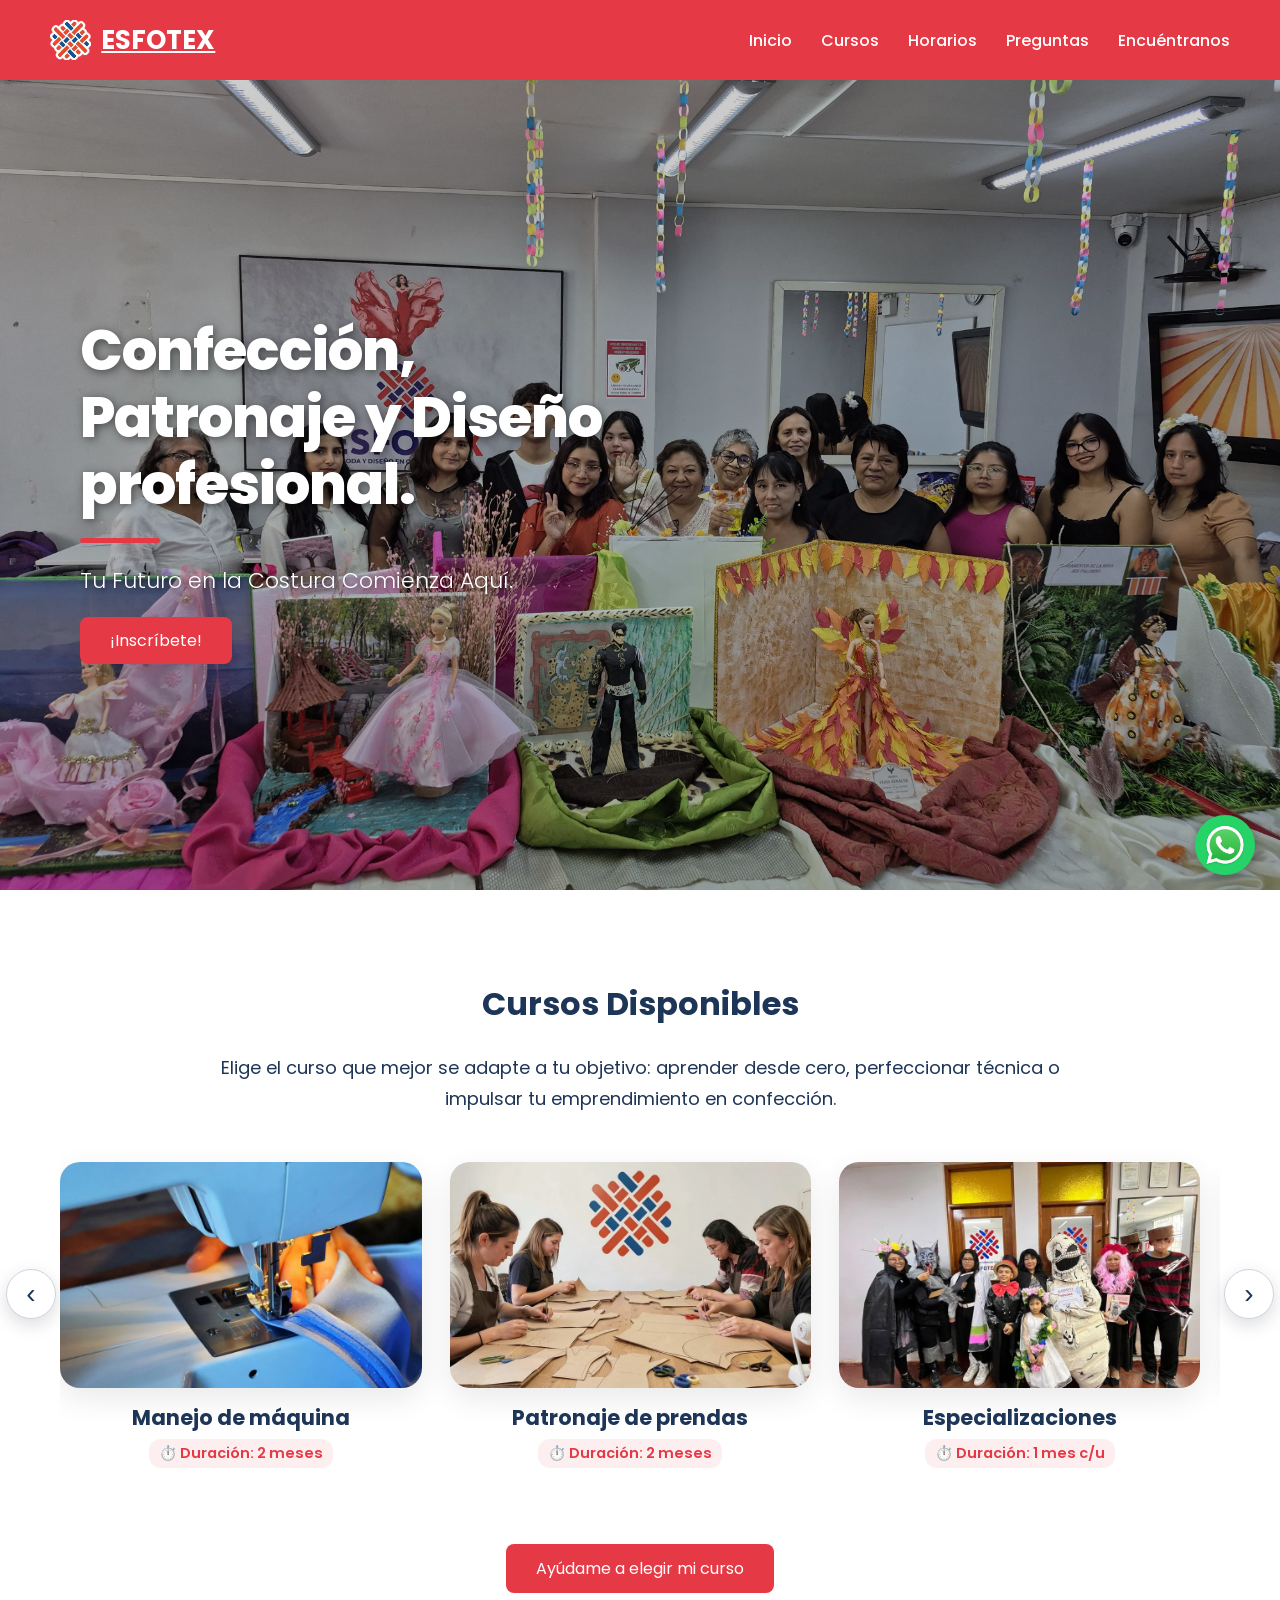
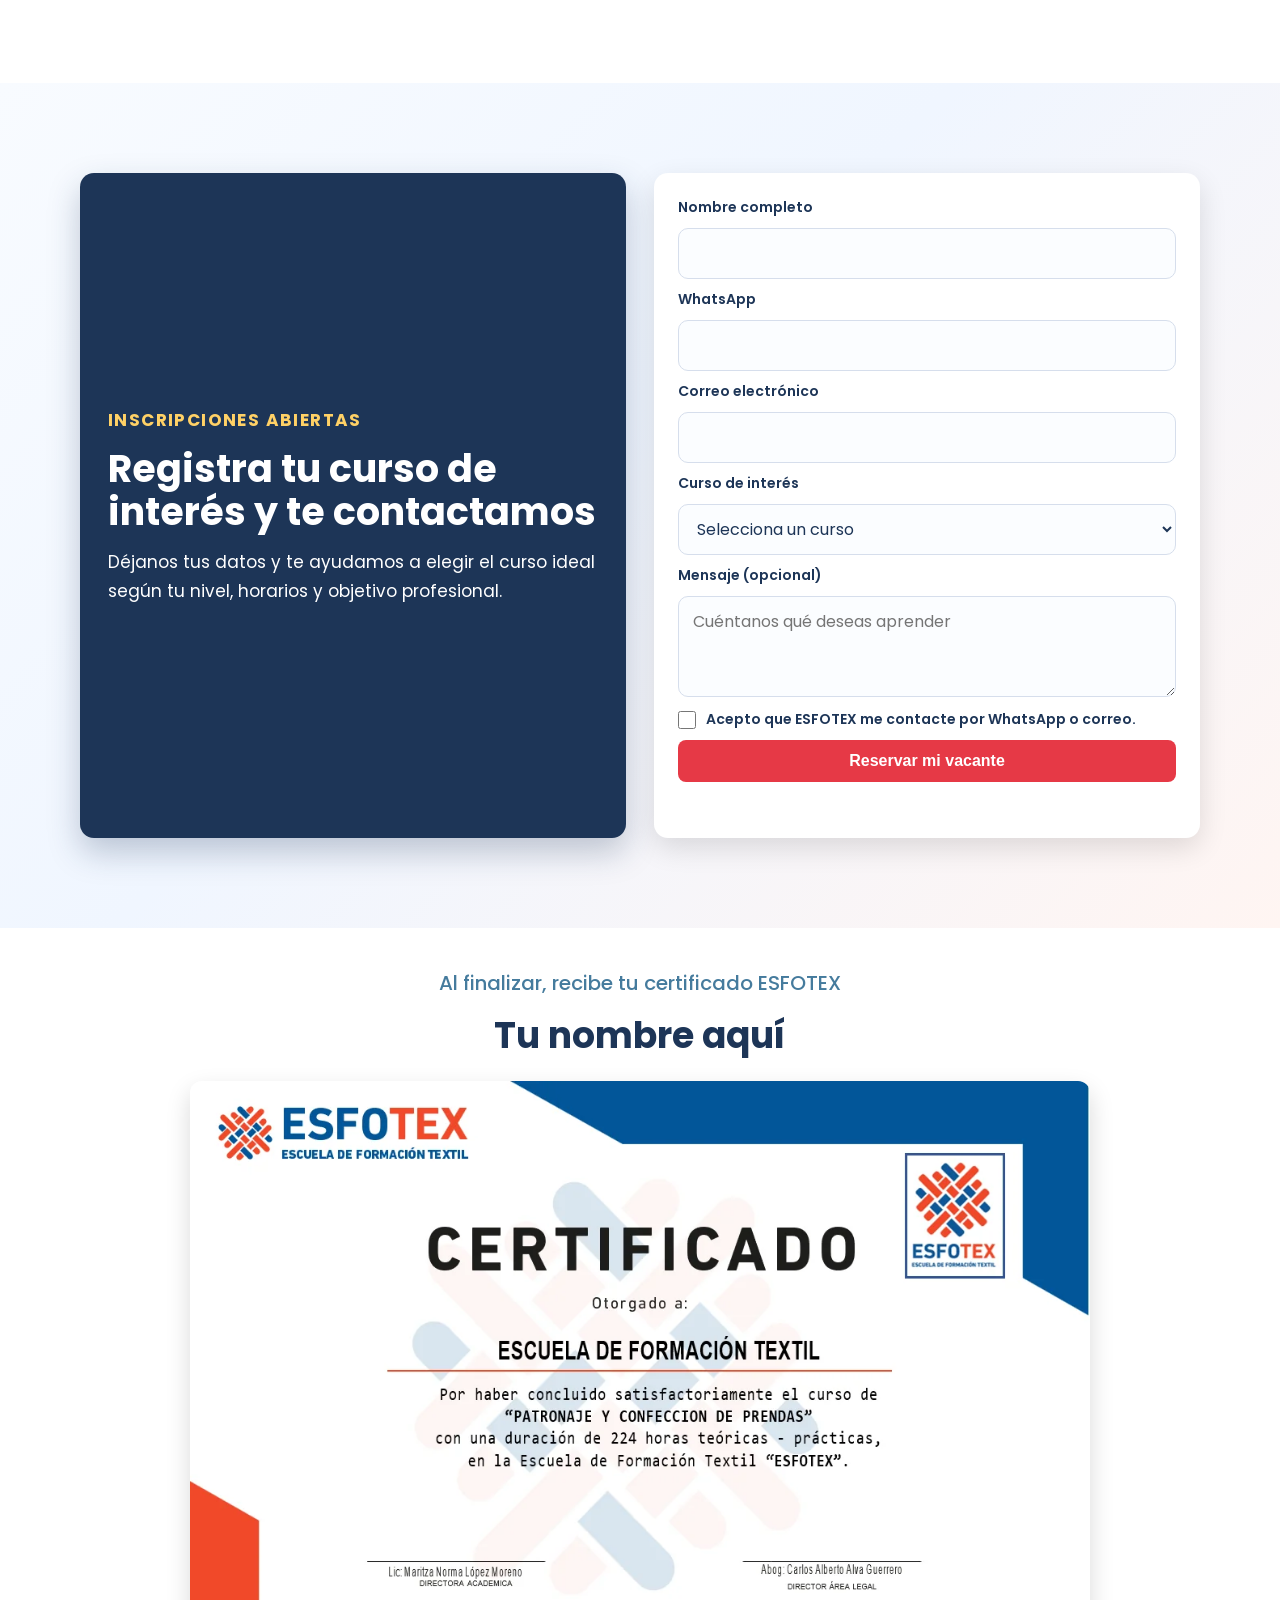
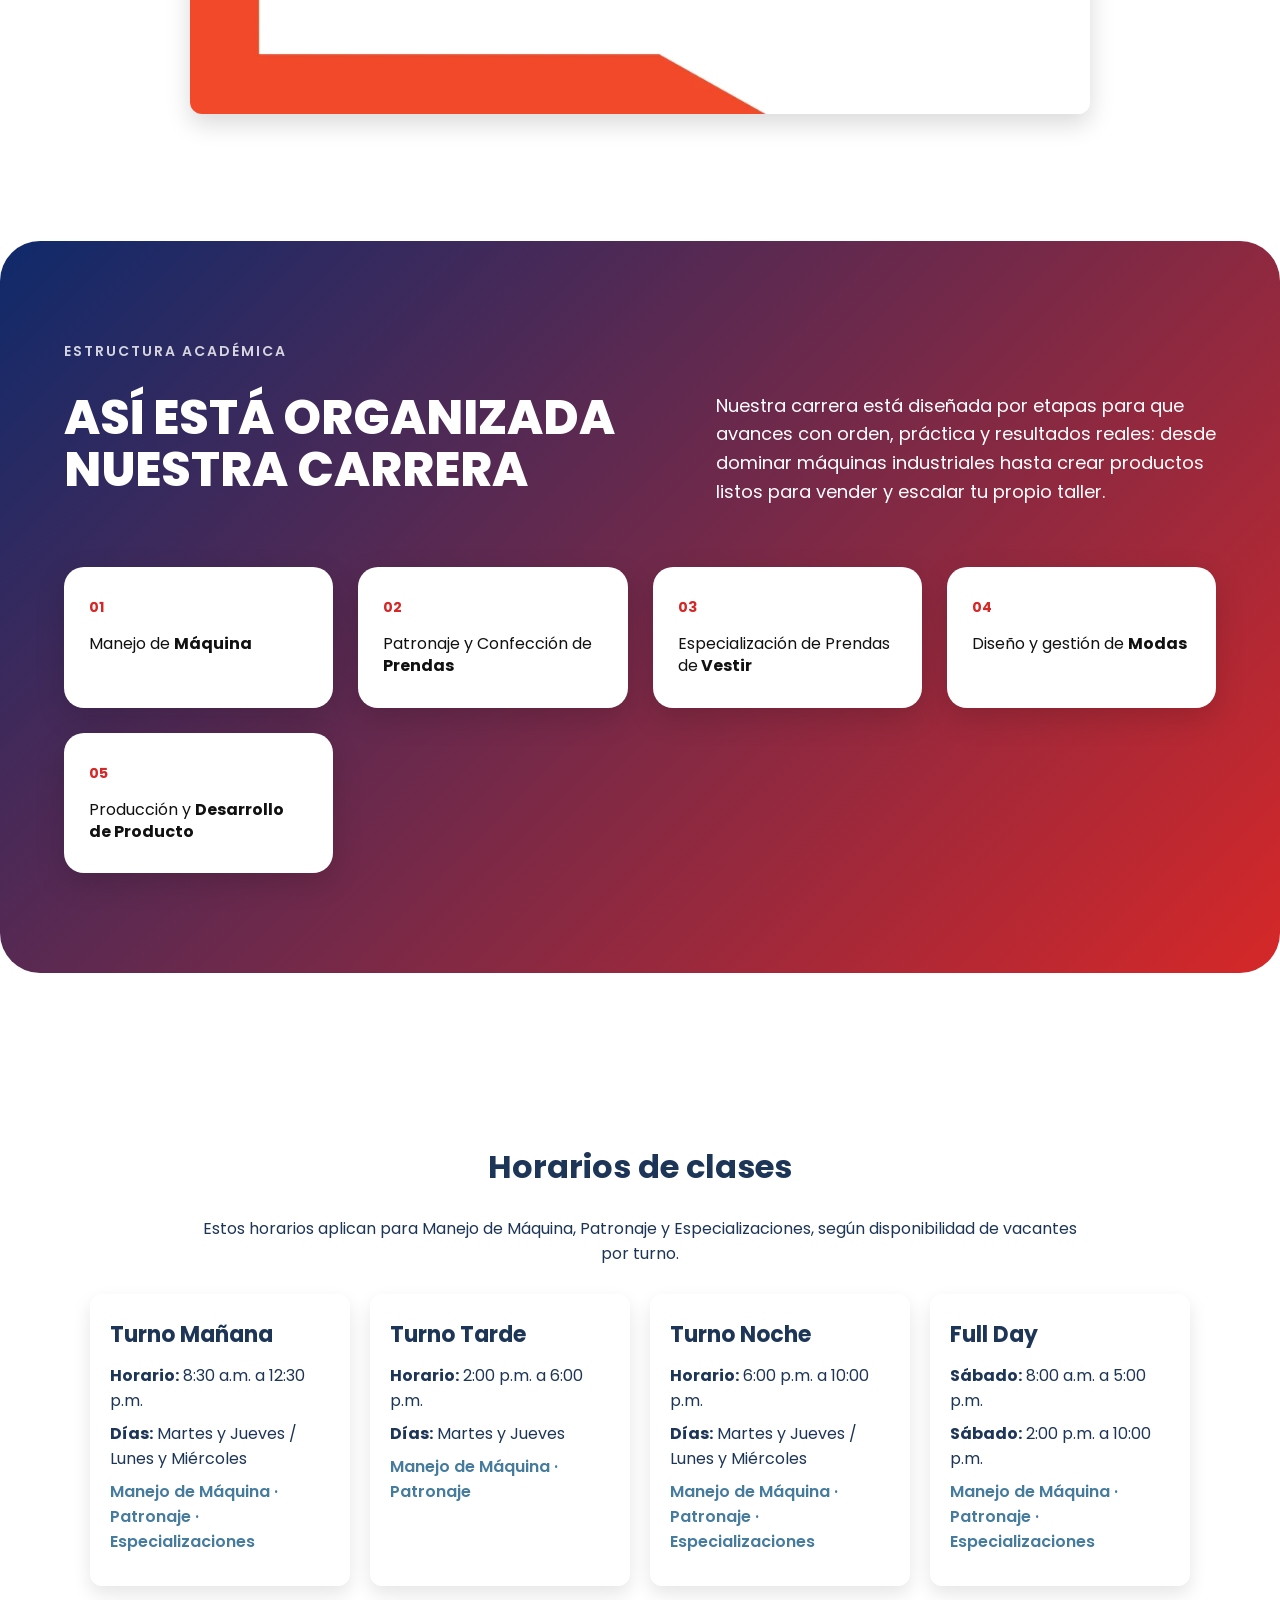
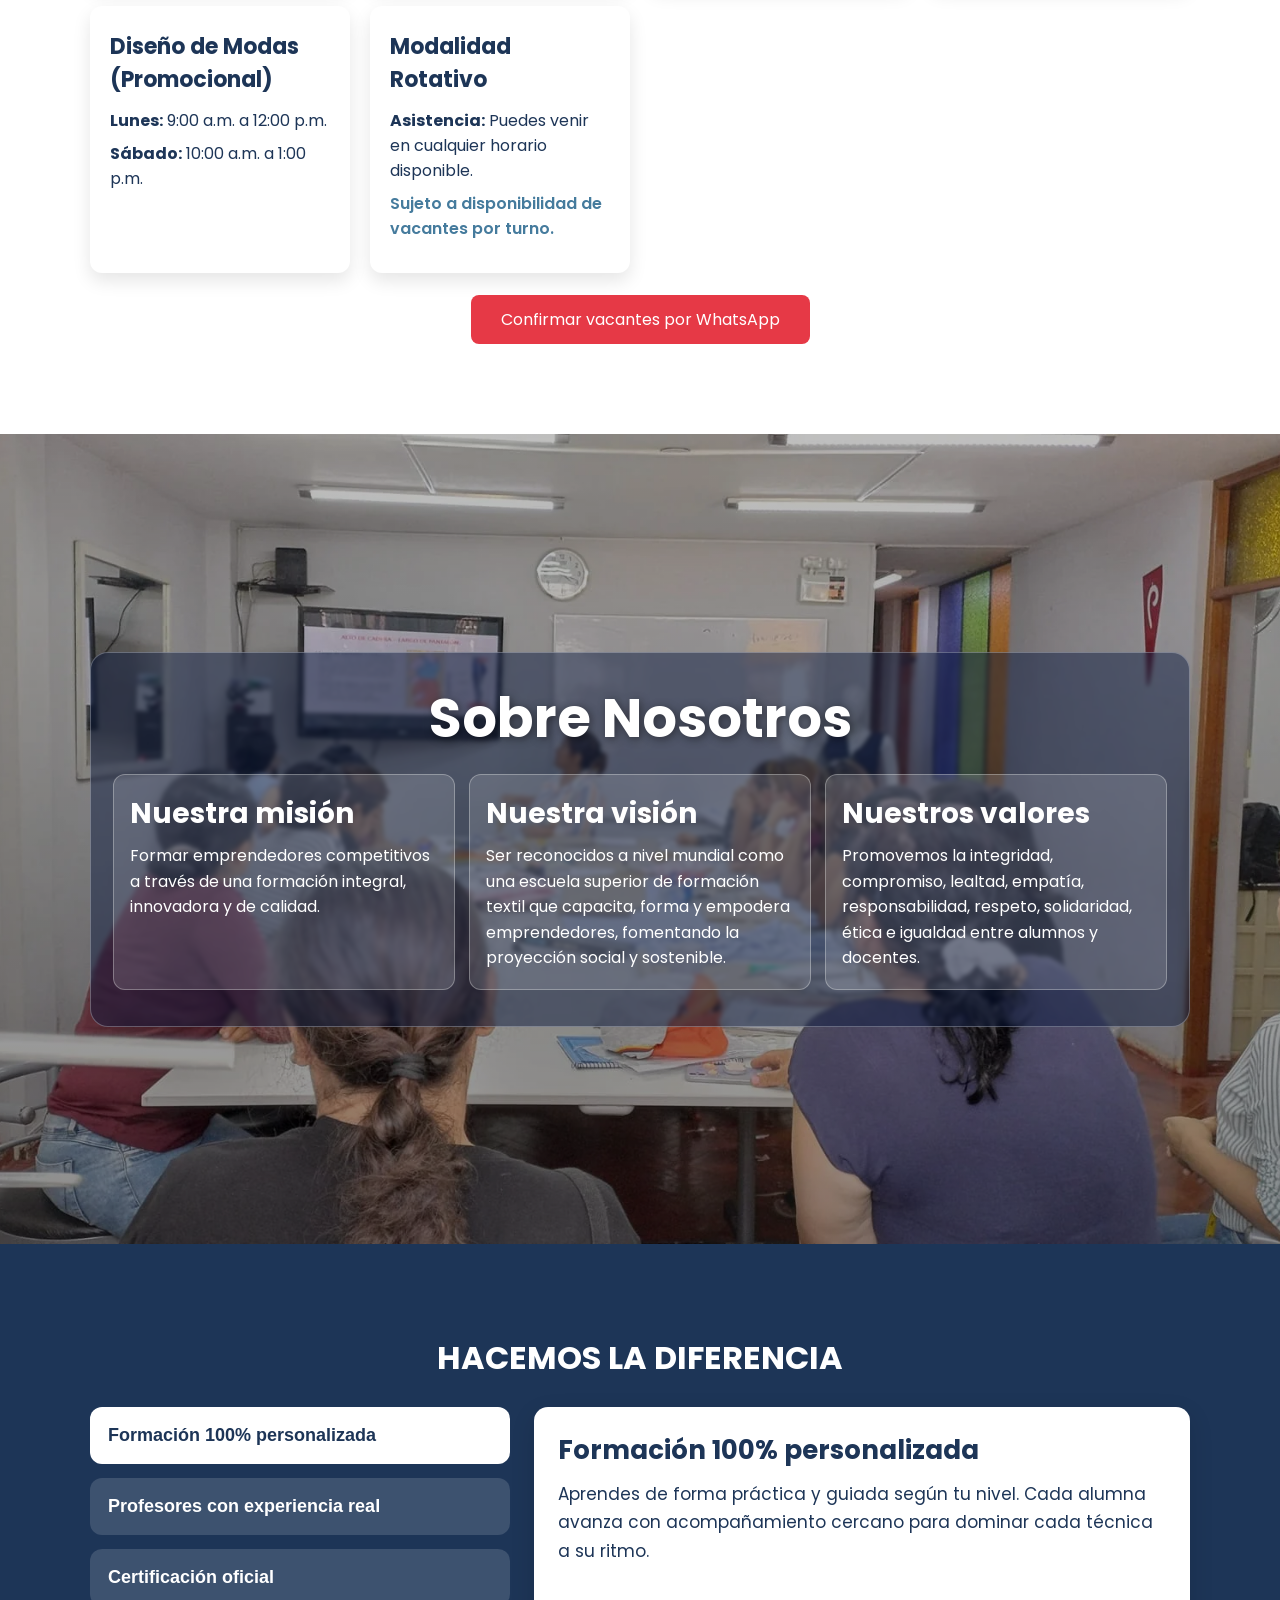
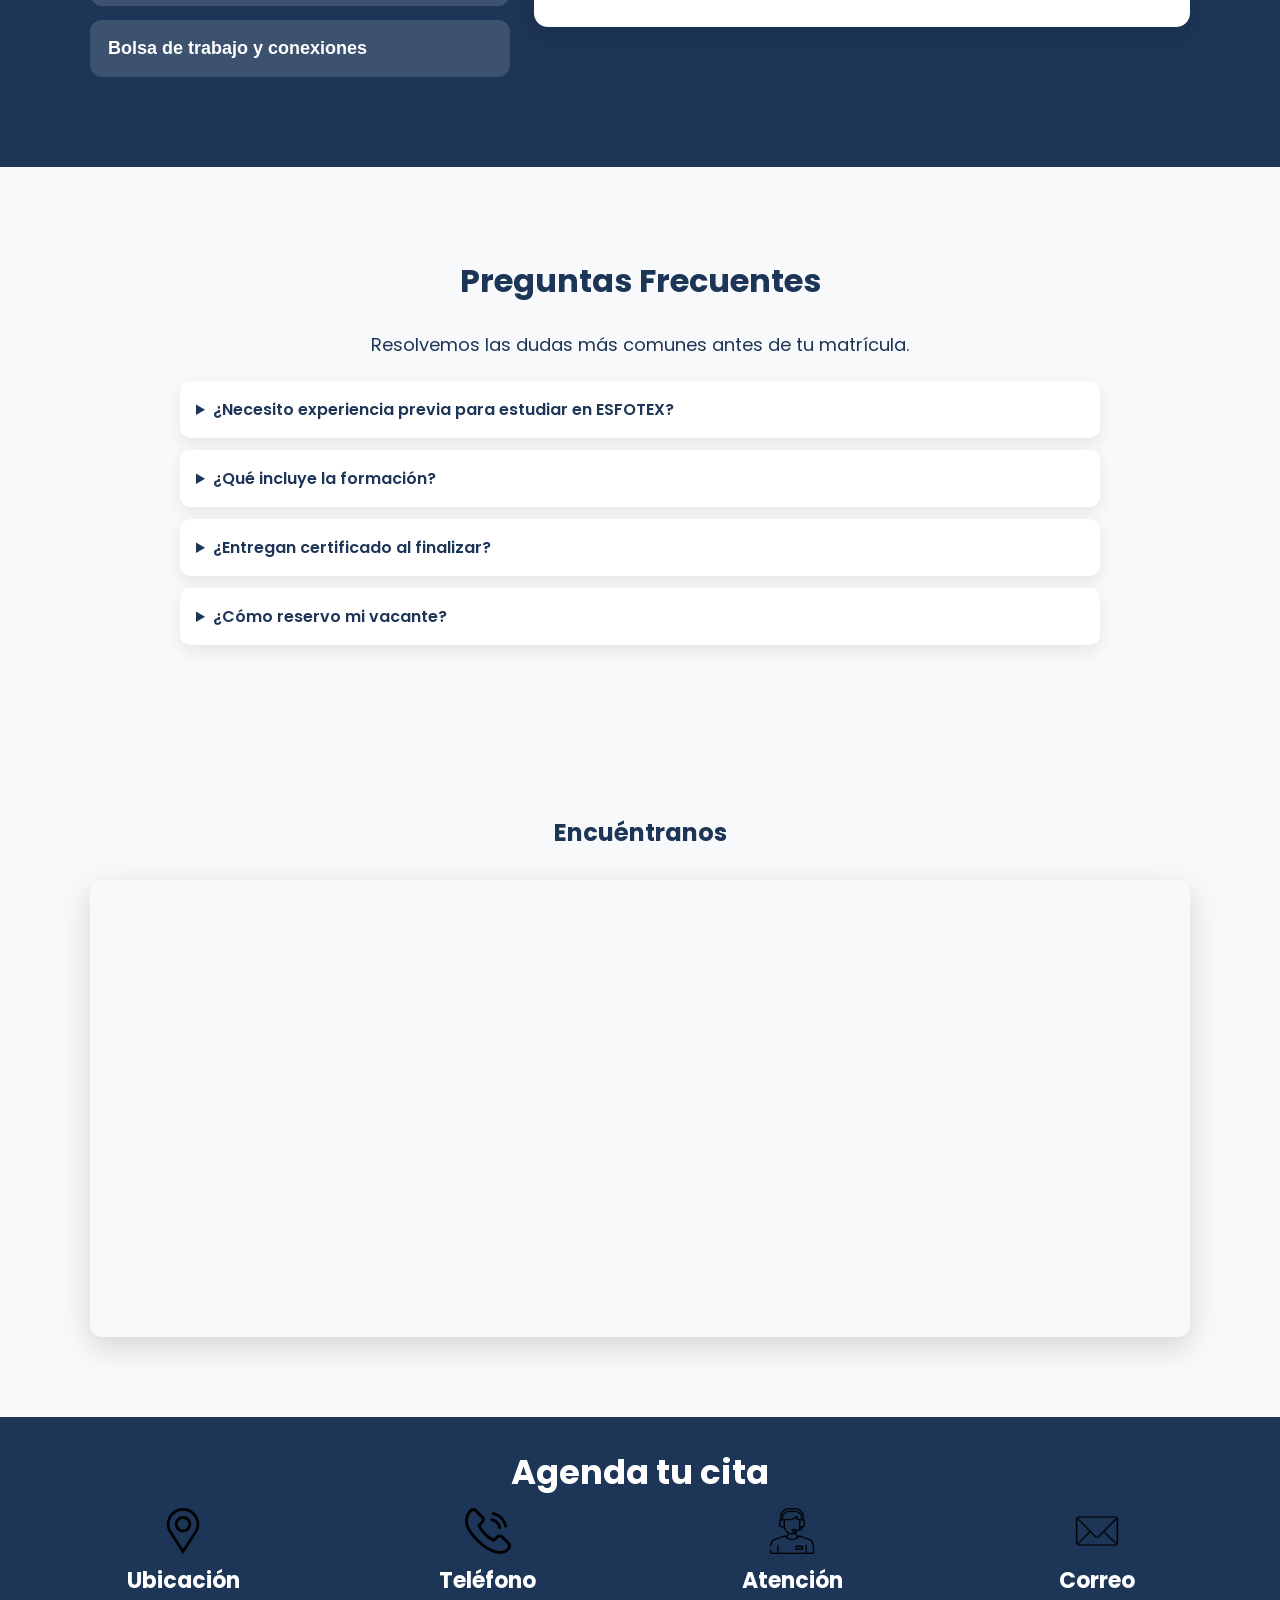
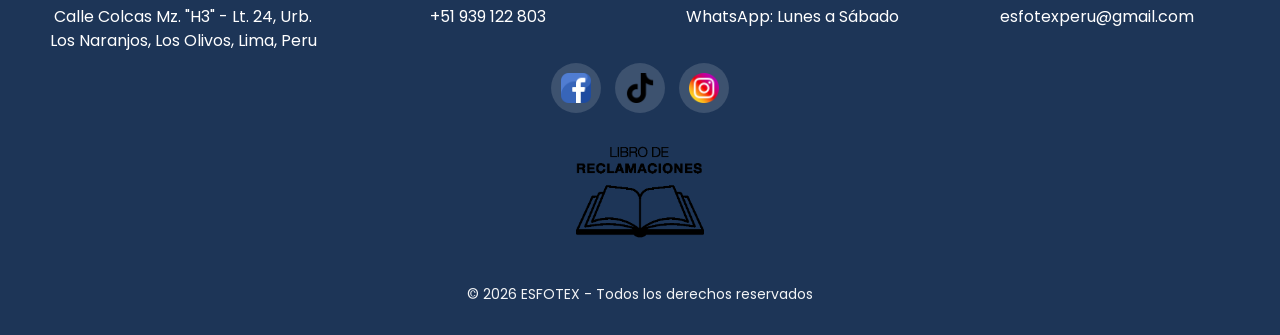
==== commit 9b30260d: "style: ubicar el formulario de registro directamente debajo de la sección de cursos disponibles" ====
--- a/index.html
+++ b/index.html
@@ -125,51 +125,6 @@
 </section>
 
 
-<!-- REGISTRO -->
-<section id="registro" class="section registro-section">
-    <div class="registro-wrap" data-sheet-endpoint="https://script.google.com/macros/s/AKfycbw03AzRKAdA9UodtEct8heG7yXnhF6uUOAJmf4nPDxc4naoZzG2vmYP3zc6WXpOnMXQ/exec">
-        <div class="registro-copy">
-            <p class="registro-kicker">INSCRIPCIONES ABIERTAS</p>
-            <h2>Registra tu curso de interés y te contactamos</h2>
-            <p>Déjanos tus datos y te ayudamos a elegir el curso ideal según tu nivel, horarios y objetivo profesional.</p>
-        </div>
-
-        <form id="registroForm" class="registro-form" novalidate>
-            <label for="registroNombre">Nombre completo</label>
-            <input id="registroNombre" name="nombre" type="text" autocomplete="name" required>
-
-            <label for="registroTelefono">WhatsApp</label>
-            <input id="registroTelefono" name="telefono" type="tel" autocomplete="tel" required pattern="[0-9+\s()-]{7,20}">
-
-            <label for="registroCorreo">Correo electrónico</label>
-            <input id="registroCorreo" name="correo" type="email" autocomplete="email" required>
-
-            <label for="registroCurso">Curso de interés</label>
-            <select id="registroCurso" name="curso" required>
-                <option value="" selected disabled>Selecciona un curso</option>
-                <option value="Manejo de Máquina">Manejo de Máquina</option>
-                <option value="Patronaje de Prendas">Patronaje de Prendas</option>
-                <option value="Especializaciones">Especializaciones</option>
-                <option value="Diseño de Modas">Diseño de Modas</option>
-            </select>
-
-            <label for="registroMensaje">Mensaje (opcional)</label>
-            <textarea id="registroMensaje" name="mensaje" rows="3" placeholder="Cuéntanos qué deseas aprender"></textarea>
-
-            <input type="text" name="empresa" class="registro-bot-field" tabindex="-1" autocomplete="off" aria-hidden="true">
-
-            <label class="registro-check" for="registroTerminos">
-                <input id="registroTerminos" name="terminos" type="checkbox" required>
-                <span>Acepto que ESFOTEX me contacte por WhatsApp o correo.</span>
-            </label>
-
-            <button type="submit" class="btn-primary registro-submit">Reservar mi vacante</button>
-            <p id="registroStatus" class="registro-status" aria-live="polite"></p>
-        </form>
-    </div>
-</section>
-
-
 <!-- Cursos -->
 <section id="cursos" class="section courses-section">
     <h2>Cursos Disponibles</h2>
@@ -216,6 +171,51 @@
     </div>
 
     <a href="https://wa.me/51939122803?text=Hola%20ESFOTEX%2C%20quisiera%20que%20me%20ayuden%20a%20elegir%20el%20curso%20ideal%20para%20m%C3%AD." class="btn-primary section-cta">Ayúdame a elegir mi curso</a>
+</section>
+
+
+<!-- REGISTRO -->
+<section id="registro" class="section registro-section">
+    <div class="registro-wrap" data-sheet-endpoint="https://script.google.com/macros/s/AKfycbw03AzRKAdA9UodtEct8heG7yXnhF6uUOAJmf4nPDxc4naoZzG2vmYP3zc6WXpOnMXQ/exec">
+        <div class="registro-copy">
+            <p class="registro-kicker">INSCRIPCIONES ABIERTAS</p>
+            <h2>Registra tu curso de interés y te contactamos</h2>
+            <p>Déjanos tus datos y te ayudamos a elegir el curso ideal según tu nivel, horarios y objetivo profesional.</p>
+        </div>
+
+        <form id="registroForm" class="registro-form" novalidate>
+            <label for="registroNombre">Nombre completo</label>
+            <input id="registroNombre" name="nombre" type="text" autocomplete="name" required>
+
+            <label for="registroTelefono">WhatsApp</label>
+            <input id="registroTelefono" name="telefono" type="tel" autocomplete="tel" required pattern="[0-9+\s()-]{7,20}">
+
+            <label for="registroCorreo">Correo electrónico</label>
+            <input id="registroCorreo" name="correo" type="email" autocomplete="email" required>
+
+            <label for="registroCurso">Curso de interés</label>
+            <select id="registroCurso" name="curso" required>
+                <option value="" selected disabled>Selecciona un curso</option>
+                <option value="Manejo de Máquina">Manejo de Máquina</option>
+                <option value="Patronaje de Prendas">Patronaje de Prendas</option>
+                <option value="Especializaciones">Especializaciones</option>
+                <option value="Diseño de Modas">Diseño de Modas</option>
+            </select>
+
+            <label for="registroMensaje">Mensaje (opcional)</label>
+            <textarea id="registroMensaje" name="mensaje" rows="3" placeholder="Cuéntanos qué deseas aprender"></textarea>
+
+            <input type="text" name="empresa" class="registro-bot-field" tabindex="-1" autocomplete="off" aria-hidden="true">
+
+            <label class="registro-check" for="registroTerminos">
+                <input id="registroTerminos" name="terminos" type="checkbox" required>
+                <span>Acepto que ESFOTEX me contacte por WhatsApp o correo.</span>
+            </label>
+
+            <button type="submit" class="btn-primary registro-submit">Reservar mi vacante</button>
+            <p id="registroStatus" class="registro-status" aria-live="polite"></p>
+        </form>
+    </div>
 </section>
 
 
--- a/css/style.css
+++ b/css/style.css
@@ -2043,28 +2043,30 @@
 .spec-carousel-next{right:0;}
 }
 
-/* COURSES CAROUSEL FULL WIDTH (3 ITEMS PC - DRAG & SNAP & LOOP) */
+/* COURSES CAROUSEL FULL WIDTH & LARGE CARDS (3 ITEMS PC - DRAG & SNAP & LOOP) */
 .courses-section {
     width: 100%;
     max-width: 100%;
+    padding-left: 0;
+    padding-right: 0;
 }
 
 .courses-carousel-wrapper {
     position: relative;
     width: 100%;
-    max-width: 1360px;
+    max-width: 1560px;
     margin: 36px auto 30px;
-    padding: 0 50px;
+    padding: 0 60px;
 }
 
 .courses-carousel-track {
     display: flex;
-    gap: 24px;
+    gap: 28px;
     overflow-x: auto;
     scroll-snap-type: x mandatory;
     scroll-behavior: smooth;
     -webkit-overflow-scrolling: touch;
-    padding: 12px 6px 24px;
+    padding: 12px 10px 24px;
     scrollbar-width: none;
     cursor: grab;
     user-select: none;
@@ -2082,8 +2084,8 @@
 }
 
 .course-slider-item {
-    flex: 0 0 calc((100% - 48px) / 3);
-    width: calc((100% - 48px) / 3);
+    flex: 0 0 calc((100% - 56px) / 3);
+    width: calc((100% - 56px) / 3);
     scroll-snap-align: start;
     text-decoration: none;
     color: inherit;
@@ -2095,16 +2097,16 @@
 }
 
 .course-slider-item:hover {
-    transform: translateY(-5px);
+    transform: translateY(-6px);
 }
 
 .course-slider-img-wrap {
     width: 100%;
-    aspect-ratio: 4 / 3;
-    border-radius: 18px;
+    aspect-ratio: 16 / 10;
+    border-radius: 20px;
     overflow: hidden;
-    box-shadow: 0 8px 24px rgba(0, 0, 0, 0.08);
-    margin-bottom: 14px;
+    box-shadow: 0 10px 30px rgba(0, 0, 0, 0.09);
+    margin-bottom: 16px;
     background: #f1f5f9;
 }
 
@@ -2119,11 +2121,11 @@
 }
 
 .course-slider-item:hover .course-slider-img-wrap img {
-    transform: scale(1.05);
+    transform: scale(1.06);
 }
 
 .course-slider-title {
-    font-size: 19px;
+    font-size: 21px;
     font-weight: 700;
     color: var(--azul);
     margin-bottom: 6px;
@@ -2131,7 +2133,7 @@
 }
 
 .course-slider-item .course-duration {
-    font-size: 13.5px;
+    font-size: 14.5px;
     margin-top: 2px;
 }
 
@@ -2139,14 +2141,14 @@
     position: absolute;
     top: 42%;
     transform: translateY(-50%);
-    width: 46px;
-    height: 46px;
+    width: 50px;
+    height: 50px;
     border-radius: 50%;
     background: white;
     color: var(--azul);
     border: 1px solid #cbd5e1;
-    box-shadow: 0 4px 14px rgba(0, 0, 0, 0.12);
-    font-size: 24px;
+    box-shadow: 0 6px 18px rgba(0, 0, 0, 0.14);
+    font-size: 28px;
     line-height: 1;
     display: flex;
     align-items: center;
@@ -2160,39 +2162,39 @@
     background: var(--azul);
     color: white;
     border-color: var(--azul);
-    box-shadow: 0 6px 20px rgba(29, 53, 87, 0.25);
+    box-shadow: 0 8px 24px rgba(29, 53, 87, 0.3);
     transform: translateY(-50%) scale(1.08);
 }
 
 .courses-carousel-prev {
-    left: 4px;
+    left: 6px;
 }
 .courses-carousel-next {
-    right: 4px;
-}
-
-@media (max-width: 992px) {
+    right: 6px;
+}
+
+@media (max-width: 1024px) {
     .courses-carousel-wrapper {
-        padding: 0 40px;
+        padding: 0 45px;
     }
     .course-slider-item {
-        flex: 0 0 calc((100% - 20px) / 2);
-        width: calc((100% - 20px) / 2);
+        flex: 0 0 calc((100% - 24px) / 2);
+        width: calc((100% - 24px) / 2);
     }
 }
 
 @media (max-width: 640px) {
     .courses-carousel-wrapper {
-        padding: 0 12px;
+        padding: 0 10px;
     }
     .course-slider-item {
-        flex: 0 0 85%;
-        width: 85%;
+        flex: 0 0 88%;
+        width: 88%;
     }
     .courses-carousel-btn {
-        width: 38px;
-        height: 38px;
-        font-size: 20px;
+        width: 40px;
+        height: 40px;
+        font-size: 22px;
     }
     .courses-carousel-prev { left: 0; }
     .courses-carousel-next { right: 0; }
